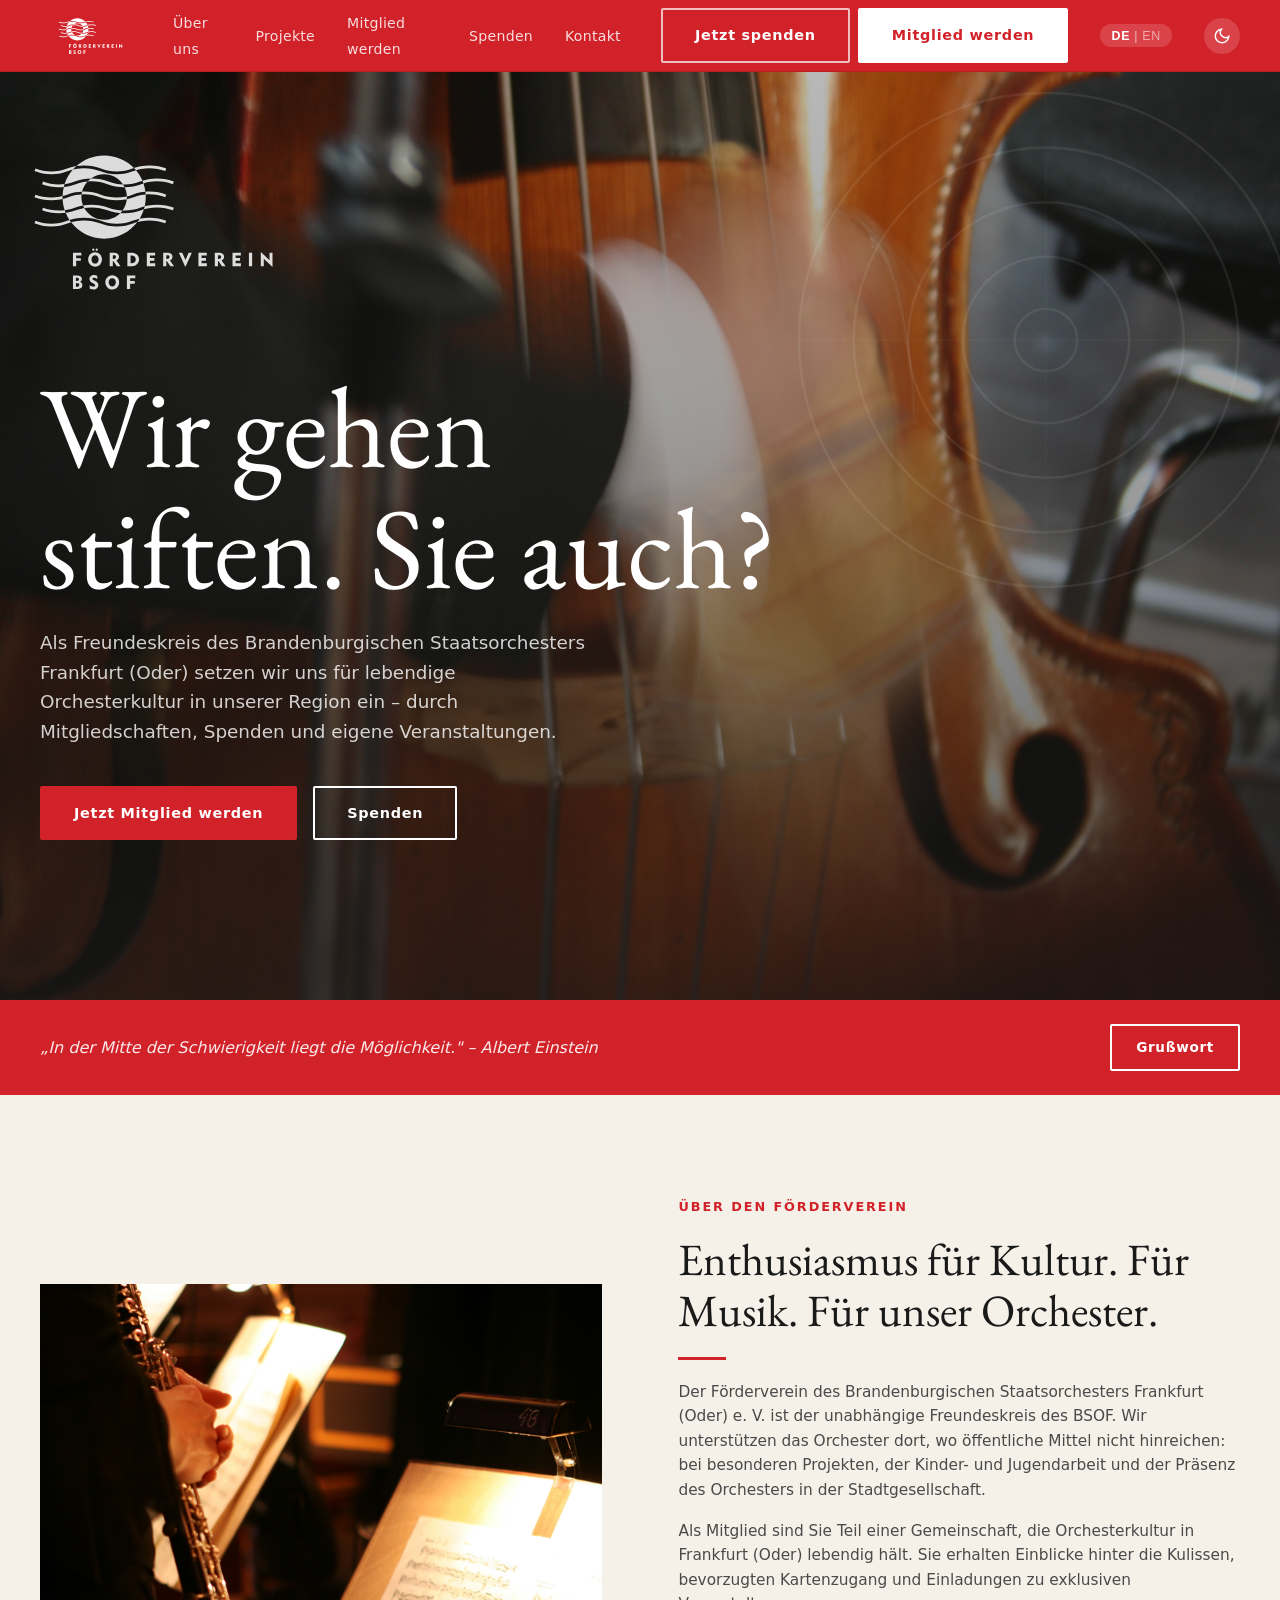
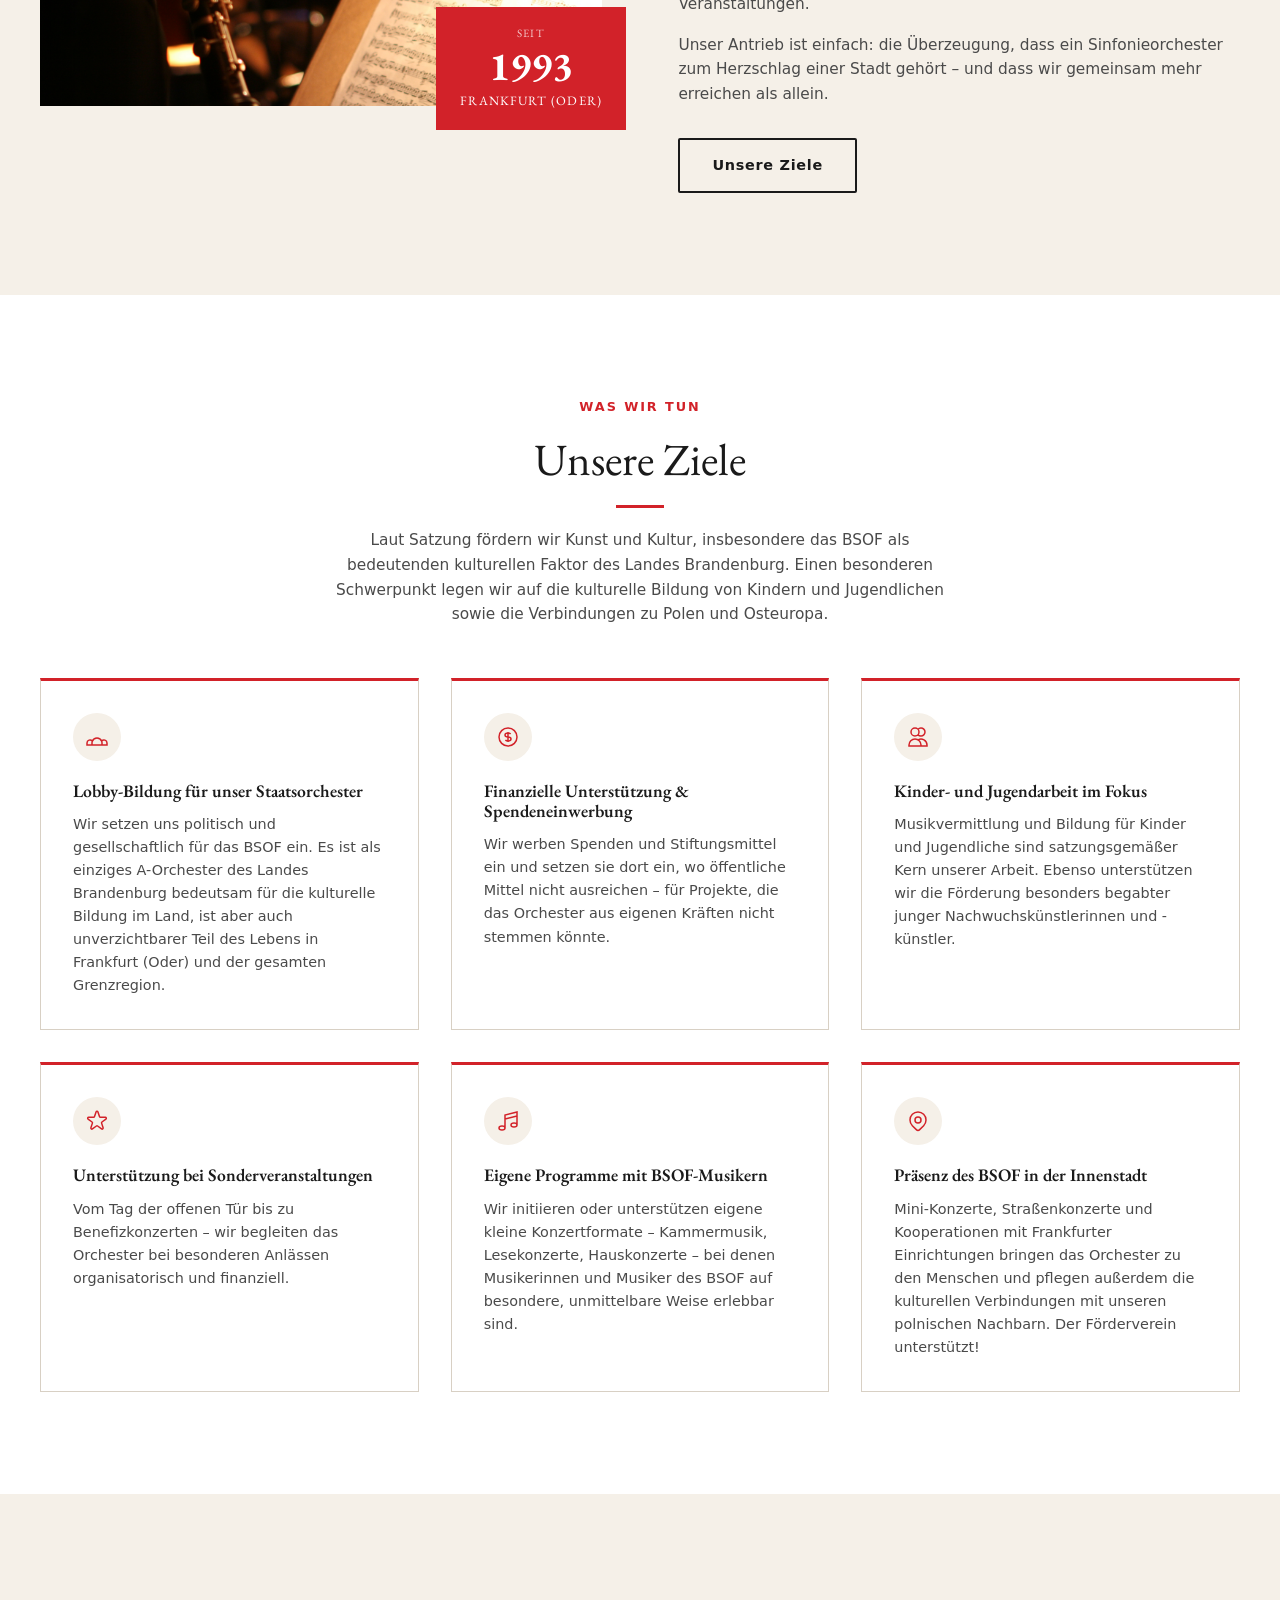
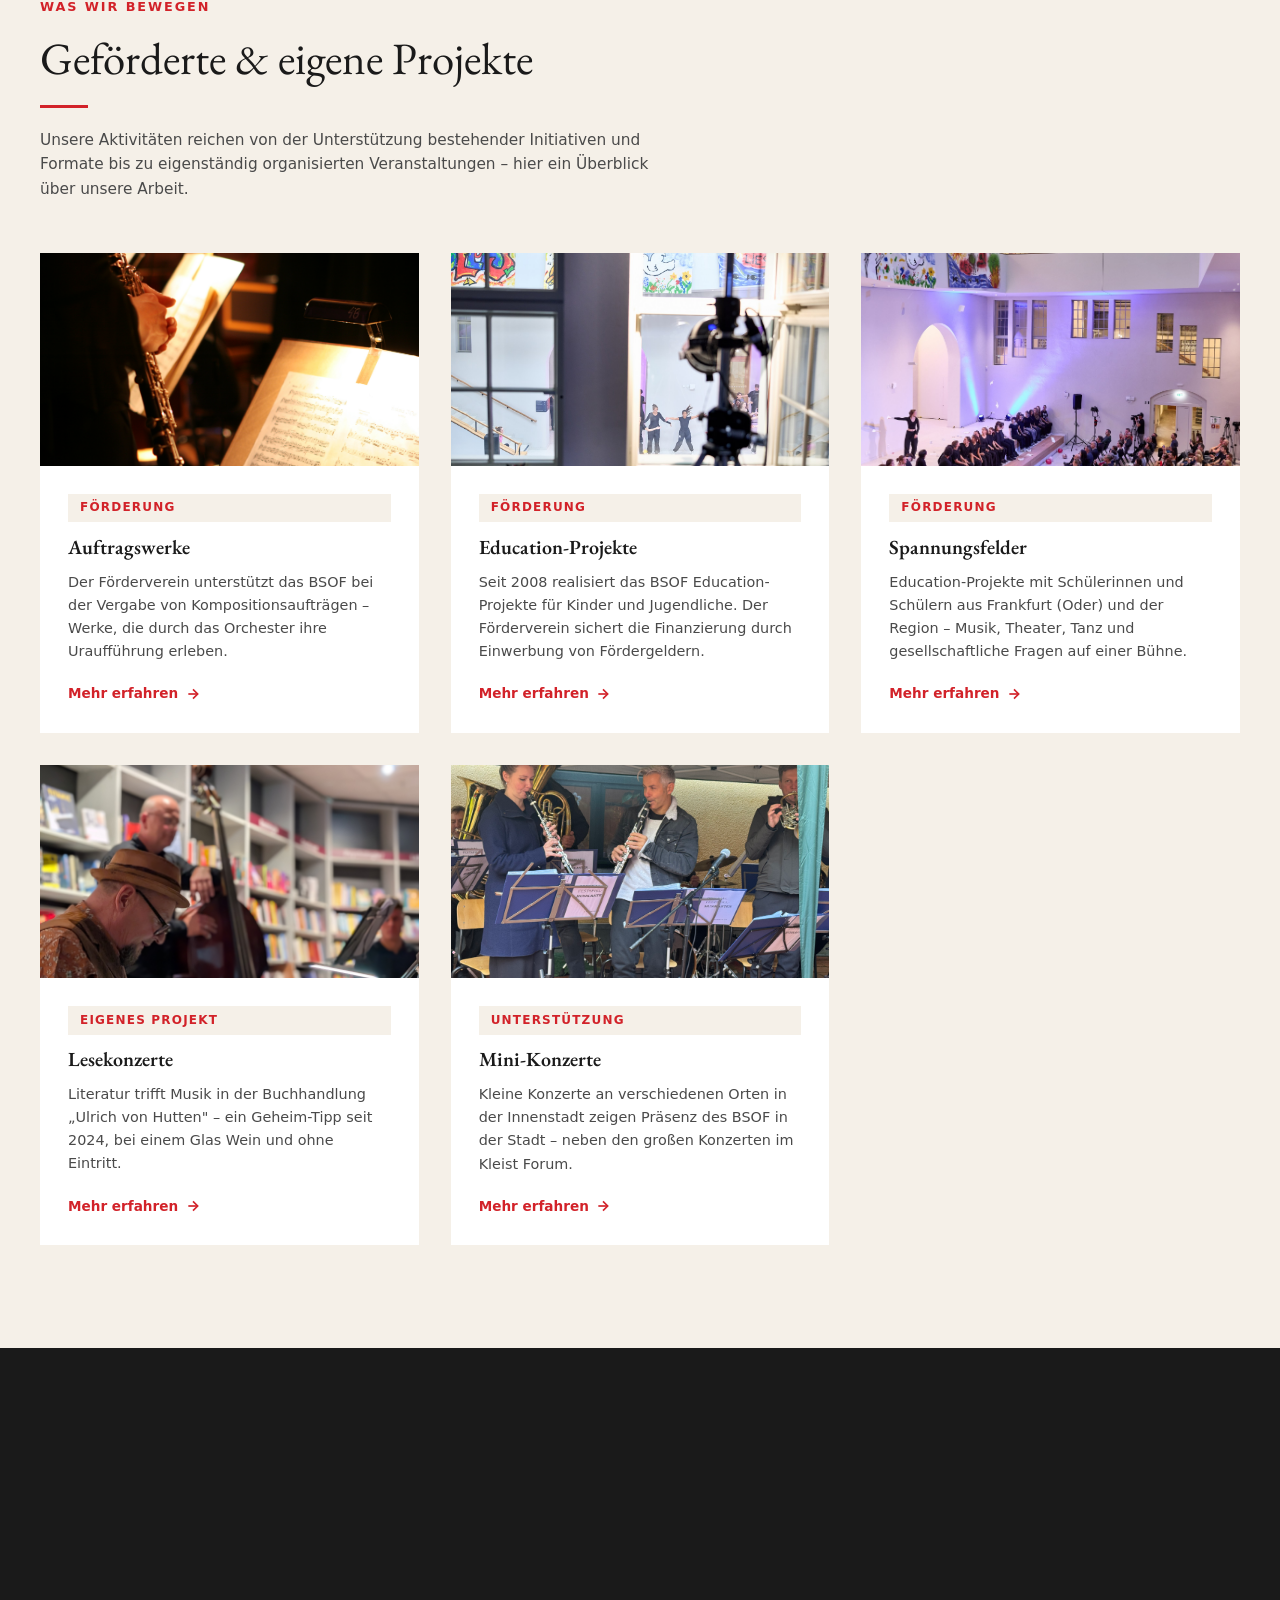
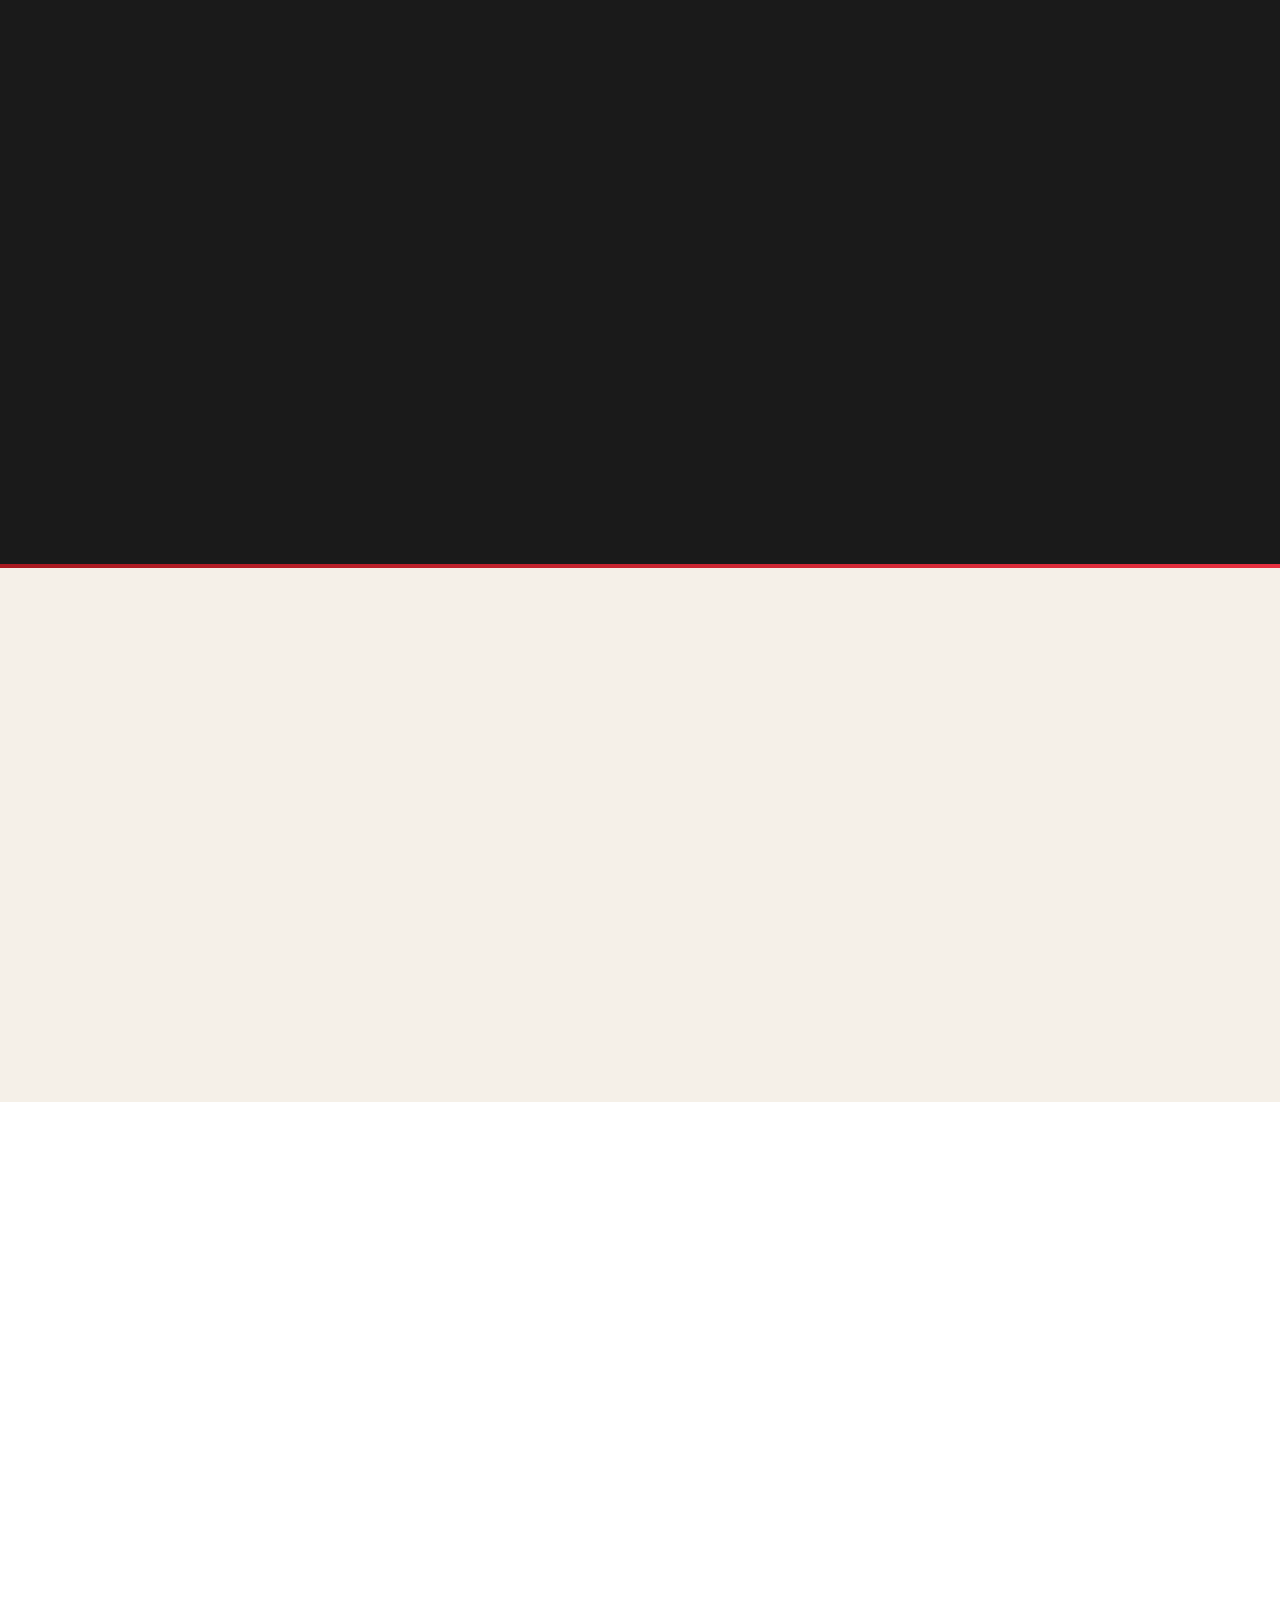
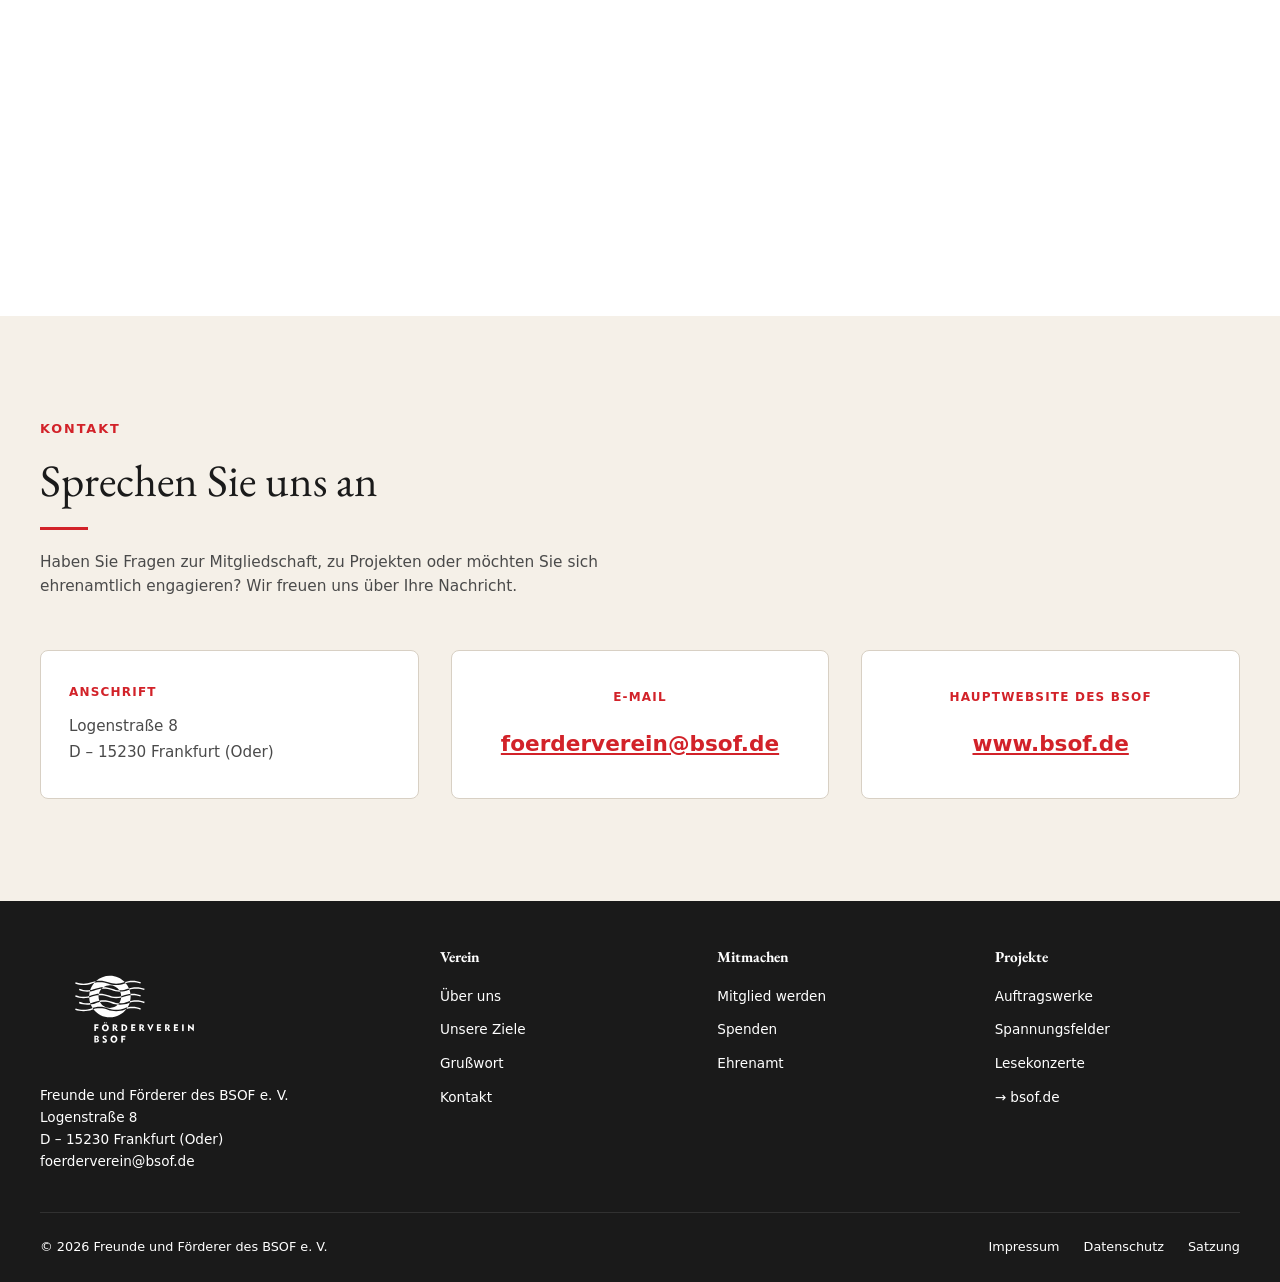
==== index.html @ 5256e01a "Übersetzung: CMS-Reload bei Sprachwechsel + data-i18n für Hero & Sections Co-Authored-By: Claude Son" ====
<!DOCTYPE html>
<html lang="de">
<head>
  <meta charset="UTF-8">
  <meta name="viewport" content="width=device-width, initial-scale=1.0">
  <title>Förderverein BSOF – Brandenburgisches Staatsorchester Frankfurt</title>
  <meta name="description" content="Der Förderverein des Brandenburgischen Staatsorchesters Frankfurt (Oder) unterstützt Musikprojekte, Jugendarbeit und das kulturelle Leben in der Region.">
  <link rel="stylesheet" href="css/style.css">
  <script src="https://identity.netlify.com/v1/netlify-identity-widget.js"></script>
  <link rel="icon" type="image/svg+xml" href="favicon.svg">
  <link rel="icon" type="image/png" sizes="96x96" href="favicon.png">
  <link rel="preconnect" href="https://fonts.googleapis.com">
  <link rel="preconnect" href="https://fonts.gstatic.com" crossorigin>
  <link href="https://fonts.googleapis.com/css2?family=EB+Garamond:ital,wght@0,400;0,600;1,400&display=swap" rel="stylesheet">
</head>
<body>

<!-- ══════════════════════════════════════════
     NAVIGATION
══════════════════════════════════════════ -->
<nav class="site-nav" aria-label="Hauptnavigation">
  <div class="container nav-inner">
    <a href="#home" class="nav-logo" aria-label="Förderverein BSOF – Startseite">
      <img src="images/Logo%20ohne%20Hintergrund.svg" alt="Förderverein BSOF Logo" style="height:64px;width:auto;">
    </a>

    <ul class="nav-links" role="list">
      <li><a href="#ueber-uns" data-i18n="nav.ueber">Über uns</a></li>
      <li><a href="#projekte" data-i18n="nav.projekte">Projekte</a></li>
      <li><a href="#mitglied-werden" data-i18n="nav.mitglied">Mitglied werden</a></li>
      <li><a href="#spenden" data-i18n="nav.spenden">Spenden</a></li>
      <li><a href="#kontakt" data-i18n="nav.kontakt">Kontakt</a></li>
    </ul>

    <div class="nav-cta-group">
      <a href="#spenden" class="btn btn-outline nav-cta-spenden" data-i18n="nav.cta.spenden">Jetzt spenden</a>
      <a href="#mitglied-werden" class="btn btn-primary nav-cta" data-i18n="nav.cta.mitglied">Mitglied werden</a>
    </div>
    <button id="lang-toggle" class="lang-toggle" aria-label="Sprache wechseln">
      <span data-lang="de" style="font-weight:700;">DE</span>
      <span style="opacity:0.4;margin:0 2px;">|</span>
      <span data-lang="en" style="opacity:0.55;">EN</span>
    </button>
    <button id="theme-toggle" class="theme-toggle" aria-label="Darkmode umschalten">
      <svg class="icon-moon" width="18" height="18" viewBox="0 0 24 24" fill="none" stroke="currentColor" stroke-width="2"><path d="M21 12.79A9 9 0 1 1 11.21 3 7 7 0 0 0 21 12.79z"/></svg>
      <svg class="icon-sun" width="18" height="18" viewBox="0 0 24 24" fill="none" stroke="currentColor" stroke-width="2"><circle cx="12" cy="12" r="5"/><line x1="12" y1="1" x2="12" y2="3"/><line x1="12" y1="21" x2="12" y2="23"/><line x1="4.22" y1="4.22" x2="5.64" y2="5.64"/><line x1="18.36" y1="18.36" x2="19.78" y2="19.78"/><line x1="1" y1="12" x2="3" y2="12"/><line x1="21" y1="12" x2="23" y2="12"/><line x1="4.22" y1="19.78" x2="5.64" y2="18.36"/><line x1="18.36" y1="5.64" x2="19.78" y2="4.22"/></svg>
    </button>
    <button class="nav-hamburger" aria-label="Menü öffnen" aria-expanded="false">
      <span></span><span></span><span></span>
    </button>
  </div>
</nav>


<!-- ══════════════════════════════════════════
     HERO
══════════════════════════════════════════ -->
<section id="home" class="hero">
  <div class="hero-slides" aria-hidden="true">
    <div class="hero-slide active" style="background-image:url('images/hero1.jpg')"></div>
    <div class="hero-slide" style="background-image:url('images/hero2.jpg')"></div>
    <div class="hero-slide" style="background-image:url('images/hero3.jpg')"></div>
  </div>
  <div class="hero-overlay"></div>

  <!-- Wellen-Deko aus dem BSOF-Logo -->
  <div class="wave-deco" aria-hidden="true">
    <svg viewBox="0 0 400 400" fill="none" xmlns="http://www.w3.org/2000/svg">
      <ellipse cx="200" cy="200" rx="190" ry="190" stroke="currentColor" stroke-width="2"/>
      <ellipse cx="200" cy="200" rx="148" ry="148" stroke="currentColor" stroke-width="2"/>
      <ellipse cx="200" cy="200" rx="106" ry="106" stroke="currentColor" stroke-width="2"/>
      <ellipse cx="200" cy="200" rx="64"  ry="64"  stroke="currentColor" stroke-width="2"/>
      <ellipse cx="200" cy="200" rx="24"  ry="24"  stroke="currentColor" stroke-width="2"/>
      <line x1="200" y1="10"  x2="200" y2="390" stroke="currentColor" stroke-width="1" opacity="0.4"/>
      <line x1="10"  y1="200" x2="390" y2="200" stroke="currentColor" stroke-width="1" opacity="0.4"/>
      <line x1="57"  y1="57"  x2="343" y2="343" stroke="currentColor" stroke-width="1" opacity="0.25"/>
      <line x1="343" y1="57"  x2="57"  y2="343" stroke="currentColor" stroke-width="1" opacity="0.25"/>
    </svg>
  </div>

  <div class="container hero-content">
    <img class="hero-logo" src="images/Logo%20ohne%20Hintergrund.svg" alt="Förderverein BSOF e. V." style="height:240px;width:auto;margin-left:-76px;">
    <h1 data-i18n="hero.h1">Wir gehen stiften. Sie auch?</h1>
    <p data-i18n="hero.p">Als Freundeskreis des Brandenburgischen Staatsorchesters Frankfurt (Oder) setzen wir uns für lebendige Orchesterkultur in unserer Region ein – durch Mitgliedschaften, Spenden und eigene Veranstaltungen.</p>
    <div class="hero-actions">
      <a href="#mitglied-werden" class="btn btn-primary" data-i18n="hero.cta.mitglied">Jetzt Mitglied werden</a>
      <a href="#spenden" class="btn btn-outline" data-i18n="hero.cta.spenden">Spenden</a>
    </div>
  </div>

</section>


<!-- ══════════════════════════════════════════
     INTRO STRIP
══════════════════════════════════════════ -->
<div class="intro-strip">
  <div class="container intro-strip-inner">
    <p data-i18n="intro.quote">„In der Mitte der Schwierigkeit liegt die Möglichkeit." – Albert Einstein</p>
    <a href="#grusswort" class="btn btn-outline" data-i18n="intro.cta">Grußwort</a>
  </div>
</div>


<!-- ══════════════════════════════════════════
     ÜBER UNS
══════════════════════════════════════════ -->
<section id="ueber-uns" class="ueber-uns">
  <div class="container">
    <div class="ueber-grid">
      <div class="ueber-image fade-in">
        <img
          src="images/orchester.jpg"
          alt="Das Brandenburgische Staatsorchester Frankfurt auf der Bühne"
          onerror="this.outerHTML='<div style=\'background:var(--cream-dark);aspect-ratio:4/3;display:flex;align-items:center;justify-content:center\'><svg width=64 height=64 viewBox=\'0 0 24 24\' fill=\'none\' stroke=\'#C8B8A2\' stroke-width=\'1\'><path d=\'M9 19V6l12-3v13\'/><circle cx=\'6\' cy=\'19\' r=\'3\'/><circle cx=\'18\' cy=\'16\' r=\'3\'/></svg></div>'"
        >
        <div class="ueber-image-badge">
          <em class="badge-since">seit</em>
          <strong>1993</strong>
          <span>Frankfurt (Oder)</span>
        </div>
      </div>

      <div class="ueber-text fade-in">
        <span class="section-label" data-i18n="ueber.label">Über den Förderverein</span>
        <h2 data-i18n="ueber.h2">Enthusiasmus für Kultur. Für Musik. Für unser Orchester.</h2>
        <div class="divider"></div>
        <p data-cms-key="ueber_p1">Der Förderverein des Brandenburgischen Staatsorchesters Frankfurt (Oder) e. V. ist der unabhängige Freundeskreis des BSOF. Wir unterstützen das Orchester dort, wo öffentliche Mittel nicht hinreichen: bei besonderen Projekten, der Kinder- und Jugendarbeit und der Präsenz des Orchesters in der Stadtgesellschaft.</p>
        <p data-cms-key="ueber_p2">Als Mitglied sind Sie Teil einer Gemeinschaft, die Orchesterkultur in Frankfurt (Oder) lebendig hält. Sie erhalten Einblicke hinter die Kulissen, bevorzugten Kartenzugang und Einladungen zu exklusiven Veranstaltungen.</p>
        <p data-cms-key="ueber_p3">Unser Antrieb ist einfach: die Überzeugung, dass ein Sinfonieorchester zum Herzschlag einer Stadt gehört – und dass wir gemeinsam mehr erreichen als allein.</p>
        <a href="#ziele" class="btn btn-outline-dark">Unsere Ziele</a>
      </div>
    </div>
  </div>
</section>


<!-- ══════════════════════════════════════════
     UNSERE ZIELE
══════════════════════════════════════════ -->
<section id="ziele" class="ziele">
  <div class="container">
    <div class="section-header centered fade-in">
      <span class="section-label" data-i18n="ziele.label">Was wir tun</span>
      <h2 data-i18n="ziele.h2">Unsere Ziele</h2>
      <div class="divider"></div>
      <p data-cms-key="ziele_intro">Laut Satzung fördern wir Kunst und Kultur, insbesondere das BSOF als bedeutenden
         kulturellen Faktor des Landes Brandenburg. Einen besonderen Schwerpunkt legen wir
         auf die kulturelle Bildung von Kindern und Jugendlichen sowie die Verbindungen
         zu Polen und Osteuropa.</p>
    </div>

    <div class="ziele-grid">
      <div class="ziel-card fade-in">
        <div class="ziel-icon">
          <svg viewBox="0 0 24 24" fill="none" stroke="currentColor" stroke-width="1.5">
            <path d="M17 20h5v-2a3 3 0 00-5.356-1.857M17 20H7m10 0v-2c0-.656-.126-1.283-.356-1.857M7 20H2v-2a3 3 0 015.356-1.857M7 20v-2c0-.656.126-1.283.356-1.857m0 0a5.002 5.002 0 019.288 0"/>
          </svg>
        </div>
        <h3 data-cms-key="ziel1_titel">Lobby-Bildung für unser Staatsorchester</h3>
        <p data-cms-key="ziel1_text">Wir setzen uns politisch und gesellschaftlich für das BSOF ein. Es ist als einziges
           A-Orchester des Landes Brandenburg bedeutsam für die kulturelle Bildung im Land,
           ist aber auch unverzichtbarer Teil des Lebens in Frankfurt (Oder) und der gesamten
           Grenzregion.</p>
      </div>

      <div class="ziel-card fade-in">
        <div class="ziel-icon">
          <svg viewBox="0 0 24 24" fill="none" stroke="currentColor" stroke-width="1.5">
            <path d="M12 8c-1.657 0-3 .895-3 2s1.343 2 3 2 3 .895 3 2-1.343 2-3 2m0-8c1.11 0 2.08.402 2.599 1M12 8V7m0 1v8m0 0v1m0-1c-1.11 0-2.08-.402-2.599-1M21 12a9 9 0 11-18 0 9 9 0 0118 0z"/>
          </svg>
        </div>
        <h3 data-cms-key="ziel2_titel">Finanzielle Unterstützung &amp; Spendeneinwerbung</h3>
        <p data-cms-key="ziel2_text">Wir werben Spenden und Stiftungsmittel ein und setzen sie dort ein,
           wo öffentliche Mittel nicht ausreichen – für Projekte, die das
           Orchester aus eigenen Kräften nicht stemmen könnte.</p>
      </div>

      <div class="ziel-card fade-in">
        <div class="ziel-icon">
          <svg viewBox="0 0 24 24" fill="none" stroke="currentColor" stroke-width="1.5">
            <path d="M12 4.354a4 4 0 110 5.292M15 21H3v-1a6 6 0 0112 0v1zm0 0h6v-1a6 6 0 00-9-5.197M13 7a4 4 0 11-8 0 4 4 0 018 0z"/>
          </svg>
        </div>
        <h3 data-cms-key="ziel3_titel">Kinder- und Jugendarbeit im Fokus</h3>
        <p data-cms-key="ziel3_text">Musikvermittlung und Bildung für Kinder und Jugendliche sind satzungsgemäßer
           Kern unserer Arbeit. Ebenso unterstützen wir die Förderung besonders begabter
           junger Nachwuchskünstlerinnen und -künstler.</p>
      </div>

      <div class="ziel-card fade-in">
        <div class="ziel-icon">
          <svg viewBox="0 0 24 24" fill="none" stroke="currentColor" stroke-width="1.5">
            <path d="M11.049 2.927c.3-.921 1.603-.921 1.902 0l1.519 4.674a1 1 0 00.95.69h4.915c.969 0 1.371 1.24.588 1.81l-3.976 2.888a1 1 0 00-.363 1.118l1.518 4.674c.3.922-.755 1.688-1.538 1.118l-3.976-2.888a1 1 0 00-1.176 0l-3.976 2.888c-.783.57-1.838-.197-1.538-1.118l1.518-4.674a1 1 0 00-.363-1.118l-3.976-2.888c-.784-.57-.38-1.81.588-1.81h4.914a1 1 0 00.951-.69l1.519-4.674z"/>
          </svg>
        </div>
        <h3 data-cms-key="ziel4_titel">Unterstützung bei Sonderveranstaltungen</h3>
        <p data-cms-key="ziel4_text">Vom Tag der offenen Tür bis zu Benefizkonzerten – wir begleiten
           das Orchester bei besonderen Anlässen organisatorisch und
           finanziell.</p>
      </div>

      <div class="ziel-card fade-in">
        <div class="ziel-icon">
          <svg viewBox="0 0 24 24" fill="none" stroke="currentColor" stroke-width="1.5">
            <path d="M9 19V6l12-3v13M9 19c0 1.105-1.343 2-3 2s-3-.895-3-2 1.343-2 3-2 3 .895 3 2zm12-3c0 1.105-1.343 2-3 2s-3-.895-3-2 1.343-2 3-2 3 .895 3 2zM9 10l12-3"/>
          </svg>
        </div>
        <h3 data-cms-key="ziel5_titel">Eigene Programme mit BSOF-Musikern</h3>
        <p data-cms-key="ziel5_text">Wir initiieren oder unterstützen eigene kleine Konzertformate – Kammermusik,
           Lesekonzerte, Hauskonzerte – bei denen Musikerinnen und Musiker
           des BSOF auf besondere, unmittelbare Weise erlebbar sind.</p>
      </div>

      <div class="ziel-card fade-in">
        <div class="ziel-icon">
          <svg viewBox="0 0 24 24" fill="none" stroke="currentColor" stroke-width="1.5">
            <path d="M17.657 16.657L13.414 20.9a1.998 1.998 0 01-2.827 0l-4.244-4.243a8 8 0 1111.314 0z"/>
            <path d="M15 11a3 3 0 11-6 0 3 3 0 016 0z"/>
          </svg>
        </div>
        <h3 data-cms-key="ziel6_titel">Präsenz des BSOF in der Innenstadt</h3>
        <p data-cms-key="ziel6_text">Mini-Konzerte, Straßenkonzerte und Kooperationen mit Frankfurter Einrichtungen
           bringen das Orchester zu den Menschen und pflegen außerdem die
           kulturellen Verbindungen mit unseren polnischen Nachbarn.
           Der Förderverein unterstützt!</p>
      </div>
    </div>
  </div>
</section>


<!-- ══════════════════════════════════════════
     PROJEKTE
══════════════════════════════════════════ -->
<section id="projekte" class="projekte">
  <div class="container">
    <div class="section-header fade-in">
      <span class="section-label">Was wir bewegen</span>
      <h2>Geförderte &amp; eigene Projekte</h2>
      <div class="divider"></div>
      <p>Unsere Aktivitäten reichen von der Unterstützung bestehender Initiativen und Formate
         bis zu eigenständig organisierten Veranstaltungen – hier ein Überblick über unsere Arbeit.</p>
    </div>

    <div class="projekte-grid">

      <div class="projekt-card fade-in">
        <div class="projekt-card-img">
          <img src="images/orchester.jpg" alt="Auftragswerke des BSOF"
               onerror="this.outerHTML='<div class=\'projekt-card-img-placeholder\'><svg viewBox=\'0 0 24 24\' fill=\'none\' stroke=\'currentColor\' stroke-width=\'1\'><path d=\'M9 19V6l12-3v13\'/><circle cx=\'6\' cy=\'19\' r=\'3\'/><circle cx=\'18\' cy=\'16\' r=\'3\'/></svg></div>'">
        </div>
        <div class="projekt-card-body">
          <span class="projekt-tag">Förderung</span>
          <h3>Auftragswerke</h3>
          <p>Der Förderverein unterstützt das BSOF bei der Vergabe von Kompositionsaufträgen –
             Werke, die durch das Orchester ihre Uraufführung erleben.</p>
          <a class="projekt-link" href="projekt-auftragswerke.html">
            Mehr erfahren
            <svg width="16" height="16" viewBox="0 0 24 24" fill="none" stroke="currentColor" stroke-width="2.5">
              <line x1="5" y1="12" x2="19" y2="12"/><polyline points="12 5 19 12 12 19"/>
            </svg>
          </a>
        </div>
      </div>

      <div class="projekt-card fade-in">
        <div class="projekt-card-img">
          <img src="images/Spannungsfelder%20IV/EP_005.jpg" alt="Education-Projekte des BSOF"
               onerror="this.outerHTML='<div class=\'projekt-card-img-placeholder\'><svg viewBox=\'0 0 24 24\' fill=\'none\' stroke=\'currentColor\' stroke-width=\'1\'><path d=\'M12 4.354a4 4 0 110 5.292M15 21H3v-1a6 6 0 0112 0v1zm0 0h6v-1a6 6 0 00-9-5.197M13 7a4 4 0 11-8 0 4 4 0 018 0z\'/></svg></div>'">
        </div>
        <div class="projekt-card-body">
          <span class="projekt-tag">Förderung</span>
          <h3>Education-Projekte</h3>
          <p>Seit 2008 realisiert das BSOF Education-Projekte für Kinder und Jugendliche.
             Der Förderverein sichert die Finanzierung durch Einwerbung von Fördergeldern.</p>
          <a class="projekt-link" href="projekt-education.html">
            Mehr erfahren
            <svg width="16" height="16" viewBox="0 0 24 24" fill="none" stroke="currentColor" stroke-width="2.5">
              <line x1="5" y1="12" x2="19" y2="12"/><polyline points="12 5 19 12 12 19"/>
            </svg>
          </a>
        </div>
      </div>

      <div class="projekt-card fade-in">
        <div class="projekt-card-img">
          <img src="images/Spannungsfelder%20IV/Premiere%20Website.jpg" alt="Spannungsfelder Konzertreihe"
               onerror="this.outerHTML='<div class=\'projekt-card-img-placeholder\'><svg viewBox=\'0 0 24 24\' fill=\'none\' stroke=\'currentColor\' stroke-width=\'1\'><path d=\'M9 19V6l12-3v13\'/><circle cx=\'6\' cy=\'19\' r=\'3\'/><circle cx=\'18\' cy=\'16\' r=\'3\'/></svg></div>'">
        </div>
        <div class="projekt-card-body">
          <span class="projekt-tag">Förderung</span>
          <h3>Spannungsfelder</h3>
          <p>Education-Projekte mit Schülerinnen und Schülern aus Frankfurt (Oder) und der
             Region – Musik, Theater, Tanz und gesellschaftliche Fragen auf einer Bühne.</p>
          <a class="projekt-link" href="projekt-spannungsfelder.html">
            Mehr erfahren
            <svg width="16" height="16" viewBox="0 0 24 24" fill="none" stroke="currentColor" stroke-width="2.5">
              <line x1="5" y1="12" x2="19" y2="12"/><polyline points="12 5 19 12 12 19"/>
            </svg>
          </a>
        </div>
      </div>

      <div class="projekt-card fade-in">
        <div class="projekt-card-img">
          <img src="images/Lesekonzert_Buchhandlung%20Ulrich%20von%20hutten.jpg" alt="Lesekonzerte"
               onerror="this.outerHTML='<div class=\'projekt-card-img-placeholder\'><svg viewBox=\'0 0 24 24\' fill=\'none\' stroke=\'currentColor\' stroke-width=\'1\'><path d=\'M12 6.253v13m0-13C10.832 5.477 9.246 5 7.5 5S4.168 5.477 3 6.253v13C4.168 18.477 5.754 18 7.5 18s3.332.477 4.5 1.253m0-13C13.168 5.477 14.754 5 16.5 5c1.747 0 3.332.477 4.5 1.253v13C19.832 18.477 18.247 18 16.5 18c-1.746 0-3.332.477-4.5 1.253\'/></svg></div>'">
        </div>
        <div class="projekt-card-body">
          <span class="projekt-tag">Eigenes Projekt</span>
          <h3>Lesekonzerte</h3>
          <p>Literatur trifft Musik in der Buchhandlung „Ulrich von Hutten" – ein Geheim-Tipp
             seit 2024, bei einem Glas Wein und ohne Eintritt.</p>
          <a class="projekt-link" href="projekt-lesekonzerte.html">
            Mehr erfahren
            <svg width="16" height="16" viewBox="0 0 24 24" fill="none" stroke="currentColor" stroke-width="2.5">
              <line x1="5" y1="12" x2="19" y2="12"/><polyline points="12 5 19 12 12 19"/>
            </svg>
          </a>
        </div>
      </div>

      <div class="projekt-card fade-in">
        <div class="projekt-card-img">
          <img src="images/Mini-Konzert%20im%20Wildpark_rosengarten.jpeg" alt="Mini-Konzerte in der Innenstadt"
               onerror="this.outerHTML='<div class=\'projekt-card-img-placeholder\'><svg viewBox=\'0 0 24 24\' fill=\'none\' stroke=\'currentColor\' stroke-width=\'1\'><path d=\'M17.657 16.657L13.414 20.9a1.998 1.998 0 01-2.827 0l-4.244-4.243a8 8 0 1111.314 0z\'/><path d=\'M15 11a3 3 0 11-6 0 3 3 0 016 0z\'/></svg></div>'">
        </div>
        <div class="projekt-card-body">
          <span class="projekt-tag">Unterstützung</span>
          <h3>Mini-Konzerte</h3>
          <p>Kleine Konzerte an verschiedenen Orten in der Innenstadt zeigen Präsenz
             des BSOF in der Stadt – neben den großen Konzerten im Kleist Forum.</p>
          <a class="projekt-link" href="projekt-minikonzerte.html">
            Mehr erfahren
            <svg width="16" height="16" viewBox="0 0 24 24" fill="none" stroke="currentColor" stroke-width="2.5">
              <line x1="5" y1="12" x2="19" y2="12"/><polyline points="12 5 19 12 12 19"/>
            </svg>
          </a>
        </div>
      </div>

    </div>
  </div>
</section>


<!-- ══════════════════════════════════════════
     MITGLIED WERDEN
══════════════════════════════════════════ -->
<section id="mitglied-werden" class="mitglied">
  <div class="container">
    <div class="section-header fade-in">
      <span class="section-label" data-i18n="mitglied.label">Mitmachen</span>
      <h2 data-i18n="mitglied.h2">Mitglied werden</h2>
      <div class="divider"></div>
    </div>

    <div class="simple-card-grid">

      <div class="fade-in">
        <p class="simple-intro">
          Als Mitglied der Freunde und Förderer des BSOF unterstützen Sie nicht nur
          das Orchester – Sie werden Teil einer Gemeinschaft, die Musik liebt und
          Kultur in Frankfurt (Oder) aktiv mitgestaltet.
        </p>
        <ul class="beitritt-benefits" style="margin-bottom:2rem;">
          <li class="beitritt-benefit">
            <svg viewBox="0 0 24 24" fill="none" stroke="currentColor" stroke-width="2.5"><polyline points="20 6 9 17 4 12"/></svg>
            Einladungen zu Mitgliederveranstaltungen &amp; Probenbesuchen
          </li>
          <li class="beitritt-benefit">
            <svg viewBox="0 0 24 24" fill="none" stroke="currentColor" stroke-width="2.5"><polyline points="20 6 9 17 4 12"/></svg>
            Exklusive Kammerkonzerte mit BSOF-Musikern
          </li>
          <li class="beitritt-benefit">
            <svg viewBox="0 0 24 24" fill="none" stroke="currentColor" stroke-width="2.5"><polyline points="20 6 9 17 4 12"/></svg>
            Mitglieder-Newsletter mit Einblicken hinter die Kulissen
          </li>
          <li class="beitritt-benefit">
            <svg viewBox="0 0 24 24" fill="none" stroke="currentColor" stroke-width="2.5"><polyline points="20 6 9 17 4 12"/></svg>
            Spenden sind steuerlich absetzbar – Zuwendungsbestätigung auf Anfrage
          </li>
        </ul>
      </div>

      <div class="info-card fade-in">
        <div class="beitritt-fee" style="margin-top:0;margin-bottom:1.5rem;">
          <div class="fee-amount">30 <span style="font-size:1.5rem;font-family:var(--font-sans);font-weight:400;">€</span></div>
          <div class="fee-period">pro Jahr · fällig im Januar</div>
          <div class="fee-note">Kündigung: 3 Monate vor Ende des Geschäftsjahres</div>
        </div>

        <p style="color:rgba(255,255,255,0.65); font-size:0.9rem; margin-bottom:1.5rem;">
          Laden Sie die Beitrittserklärung herunter, füllen Sie diese aus und senden
          Sie sie unterschrieben an uns per Post oder eingescannt per E-Mail.
        </p>

        <a href="beitrittserklaerung.pdf" download class="btn btn-primary" style="width:100%;justify-content:center;gap:0.6rem;">
          <svg width="18" height="18" viewBox="0 0 24 24" fill="none" stroke="currentColor" stroke-width="2">
            <path d="M12 15V3m0 12l-4-4m4 4l4-4M2 17l.621 2.485A2 2 0 004.561 21h14.878a2 2 0 001.94-1.515L22 17"/>
          </svg>
          Beitrittserklärung herunterladen
        </a>

        <p style="color:rgba(255,255,255,0.35); font-size:0.8rem; margin-top:1.25rem; text-align:center;">
          Gern können Sie auch mit Ihrer Firma oder Institution Mitglied werden –
          <a href="#kontakt" style="color:rgba(255,255,255,0.5); text-decoration:underline;">sprechen Sie uns an!</a>
        </p>
      </div>

    </div>
  </div>
</section>


<!-- ══════════════════════════════════════════
     SPENDEN
══════════════════════════════════════════ -->
<section id="spenden" class="spenden">
  <div class="container">
    <div class="simple-card-grid">

      <div class="fade-in">
        <span class="section-label">Unterstützen</span>
        <h2>Spenden – direkt &amp; wirksam</h2>
        <div class="divider"></div>
        <p>
          Wir freuen uns über Ihre Spende, ob klein oder groß. Jeder Beitrag
          fließt vollständig in die Förderprojekte des Vereins und kommt
          direkt dem Brandenburgischen Staatsorchester Frankfurt zugute.
        </p>
        <p style="margin-top:1rem;">
          Sollten Sie eine steuerliche Zuwendungsbestätigung benötigen,
          kontaktieren Sie uns gern unter
          <a href="mailto:foerderverein@bsof.de" style="color:var(--red);">foerderverein@bsof.de</a>.
        </p>
      </div>

      <div class="info-card info-card--light fade-in">
        <h3 style="margin-bottom:1.5rem;">Unsere Kontoverbindung</h3>
        <div class="bank-box" style="margin-top:0;">
          <h4>Bankverbindung</h4>
          <div class="bank-row">
            <span class="bank-label">Kontoinhaber</span>
            <span class="bank-value">Förderverein des BSOF</span>
          </div>
          <div class="bank-row">
            <span class="bank-label">IBAN</span>
            <span class="bank-value">DE74&nbsp;1705&nbsp;5050&nbsp;3135&nbsp;1011&nbsp;41</span>
          </div>
          <div class="bank-row">
            <span class="bank-label">Bank</span>
            <span class="bank-value">Sparkasse Oder-Spree</span>
          </div>
          <p class="bank-note">Als gemeinnütziger Verein stellen wir auf Wunsch eine steuerliche Zuwendungsbestätigung aus.</p>
        </div>
      </div>

    </div>
  </div>
</section>


<!-- ══════════════════════════════════════════
     GRUSSWORT
══════════════════════════════════════════ -->
<section id="grusswort" class="grusswort">
  <div class="container">
    <div class="grusswort-inner">

      <div class="grusswort-person fade-in">
        <img
          src="images/Dr.%20Axel%20Berg%20(2).jpg"
          alt="Dr. Axel Berg, 1. Vorsitzender FV BSOF"
          onerror="this.outerHTML='<div class=\'grusswort-person-placeholder\'><svg viewBox=\'0 0 24 24\' fill=\'none\' stroke=\'currentColor\' stroke-width=\'1\'><path d=\'M20 21v-2a4 4 0 00-4-4H8a4 4 0 00-4 4v2\'/><circle cx=\'12\' cy=\'7\' r=\'4\'/></svg></div>'"
        >
        <h4>Dr. Axel Berg</h4>
        <p>1. Vorsitzender, Förderverein BSOF e. V.</p>
      </div>

      <div class="fade-in">
        <span class="section-label">Grußwort</span>
        <h2>Eine Botschaft des Vorsitzenden</h2>
        <div class="divider"></div>
        <blockquote class="grusswort-quote">
          „In der Mitte der Schwierigkeit liegt die Möglichkeit."<br>
          – Albert Einstein
        </blockquote>
        <div class="grusswort-text">
          <p data-cms-key="gruss_p1">Liebe Musikbegeisterte und Freunde des Brandenburgischen Staatsorchesters Frankfurt,</p>
          <p data-cms-key="gruss_p2">dass die Kultur in Schwierigkeiten steckt, ist kein Geheimnis. Unser Staatsorchester weiß das nur zu gut. Wir sind angetreten, Möglichkeiten zu finden. Zu unterstützen, zu helfen, Impuls- und Lobbyarbeit zu leisten.</p>
          <p data-cms-key="gruss_p3">Unser Antrieb? Enthusiasmus für die Kultur. Für die Musik. Für UNSER Staatsorchester – und damit für unsere Stadt Frankfurt (Oder). Helfen Sie mit?</p>
          <p data-cms-key="gruss_p4">Ein Förderverein lebt von Menschen, die anpacken. Die nicht nur zuhören, sondern mitgestalten. Werden Sie Teil dieser Gemeinschaft – als Mitglied, als Spender oder als aktive Helferin und aktiver Helfer.</p>
        </div>
        <p class="grusswort-sig">Herzlich,<br><strong>Dr. Axel Berg</strong><br>1. Vorsitzender FV BSOF</p>
      </div>

    </div>
  </div>
</section>


<!-- ══════════════════════════════════════════
     KONTAKT
══════════════════════════════════════════ -->
<section id="kontakt" class="kontakt">
  <div class="container">
    <div class="section-header fade-in">
      <span class="section-label">Kontakt</span>
      <h2>Sprechen Sie uns an</h2>
      <div class="divider"></div>
      <p>Haben Sie Fragen zur Mitgliedschaft, zu Projekten oder möchten Sie sich
         ehrenamtlich engagieren? Wir freuen uns über Ihre Nachricht.</p>
    </div>

    <div class="kontakt-simple fade-in">
      <div class="kontakt-card">
        <h4>Anschrift</h4>
        <p data-cms-key="kontakt_adresse">Freunde und Förderer des BSOF e. V.<br>
           Logenstraße 8<br>
           D – 15230 Frankfurt (Oder)</p>
      </div>
      <div class="kontakt-card kontakt-card--centered">
        <h4>E-Mail</h4>
        <a class="kontakt-card-link" data-cms-key="kontakt_email" href="mailto:foerderverein@bsof.de">foerderverein@bsof.de</a>
      </div>
      <div class="kontakt-card kontakt-card--centered">
        <h4>Hauptwebsite des BSOF</h4>
        <a class="kontakt-card-link" data-cms-key="kontakt_website" href="https://www.bsof.de" target="_blank" rel="noopener">www.bsof.de</a>
      </div>
    </div>
  </div>
</section>


<!-- ══════════════════════════════════════════
     FOOTER
══════════════════════════════════════════ -->
<footer class="site-footer">
  <div class="container">
    <div class="footer-top">
      <div class="footer-brand">
        <img src="images/Logo%20ohne%20Hintergrund.svg" alt="Förderverein BSOF" style="height:120px;width:auto;">
        <p style="margin-top:1rem;">
          Freunde und Förderer des BSOF e. V.<br>
          Logenstraße 8<br>
          D – 15230 Frankfurt (Oder)<br>
          <a href="mailto:foerderverein@bsof.de" style="color:#fff;font-size:0.85rem;">foerderverein@bsof.de</a>
        </p>
      </div>

      <div class="footer-col">
        <h5>Verein</h5>
        <ul>
          <li><a href="#ueber-uns">Über uns</a></li>
          <li><a href="#ziele">Unsere Ziele</a></li>
          <li><a href="#grusswort">Grußwort</a></li>
          <li><a href="#kontakt">Kontakt</a></li>
        </ul>
      </div>

      <div class="footer-col">
        <h5>Mitmachen</h5>
        <ul>
          <li><a href="#mitglied-werden">Mitglied werden</a></li>
          <li><a href="#spenden">Spenden</a></li>
          <li><a href="#kontakt">Ehrenamt</a></li>
        </ul>
      </div>

      <div class="footer-col">
        <h5>Projekte</h5>
        <ul>
          <li><a href="projekt-auftragswerke.html">Auftragswerke</a></li>
          <li><a href="projekt-spannungsfelder.html">Spannungsfelder</a></li>
          <li><a href="projekt-lesekonzerte.html">Lesekonzerte</a></li>
          <li><a href="https://www.bsof.de" target="_blank" rel="noopener">→ bsof.de</a></li>
        </ul>
      </div>
    </div>

    <div class="footer-bottom">
      <span>© 2026 Freunde und Förderer des BSOF e. V.</span>
      <div class="footer-legal">
        <a href="impressum.html">Impressum</a>
        <a href="datenschutz.html">Datenschutz</a>
        <a href="satzung.pdf" target="_blank">Satzung</a>
      </div>
    </div>
  </div>
</footer>

<script src="js/theme.js"></script>
<script src="js/i18n.js"></script>
<script src="js/main.js"></script>
<script>
  if (window.netlifyIdentity) {
    window.netlifyIdentity.on("init", user => {
      if (!user) {
        window.netlifyIdentity.on("login", () => {
          document.location.href = "/admin/";
        });
      }
    });
  }
</script>
<script src="js/cms-loader.js"></script>
<script>loadCMSContent('content/startseite.json');</script>
<script>
(async function() {
  try {
    var res = await fetch('content/projekte-cms.json');
    if (!res.ok) return;
    var data = await res.json();
    if (!data.projekte || !data.projekte.length) return;
    var grid = document.querySelector('.projekte-grid');
    if (!grid) return;
    var placeholder = '<div class="projekt-card-img-placeholder"><svg viewBox="0 0 24 24" fill="none" stroke="currentColor" stroke-width="1"><path d="M9 19V6l12-3v13"/><circle cx="6" cy="19" r="3"/><circle cx="18" cy="16" r="3"/></svg></div>';
    data.projekte.forEach(function(p) {
      var imgHtml = p.bild
        ? '<img src="' + p.bild + '" alt="' + p.titel + '" onerror="this.outerHTML=\'<div class=&quot;projekt-card-img-placeholder&quot;><svg viewBox=&quot;0 0 24 24&quot; fill=&quot;none&quot; stroke=&quot;currentColor&quot; stroke-width=&quot;1&quot;><path d=&quot;M9 19V6l12-3v13&quot;/><circle cx=&quot;6&quot; cy=&quot;19&quot; r=&quot;3&quot;/><circle cx=&quot;18&quot; cy=&quot;16&quot; r=&quot;3&quot;/></svg></div>\'">'
        : placeholder;
      var card = document.createElement('div');
      card.className = 'projekt-card fade-in';
      card.innerHTML =
        '<div class="projekt-card-img">' + imgHtml + '</div>' +
        '<div class="projekt-card-body">' +
        '<span class="projekt-tag">' + (p.tag || 'Projekt') + '</span>' +
        '<h3>' + p.titel + '</h3>' +
        '<p>' + (p.kurzbeschreibung || '') + '</p>' +
        '<a class="projekt-link" href="projekt.html?slug=' + p.slug + '">Mehr erfahren ' +
        '<svg width="16" height="16" viewBox="0 0 24 24" fill="none" stroke="currentColor" stroke-width="2.5">' +
        '<line x1="5" y1="12" x2="19" y2="12"/><polyline points="12 5 19 12 12 19"/></svg></a>' +
        '</div>';
      grid.appendChild(card);
    });
  } catch(e) {}
})();
</script>
</body>
</html>
---- css/style.css ----
/* ============================================
   Förderverein BSOF – Stylesheet
   ============================================ */

/* ── Reset & Base ── */
*, *::before, *::after { box-sizing: border-box; margin: 0; padding: 0; }

:root {
  --red:        #d22229;
  --red-dark:   #a81920;
  --red-light:  #e83040;
  --cream:      #F5F0E8;
  --cream-dark: #EDE6D8;
  --dark:       #1A1A1A;
  --mid:        #4A4A4A;
  --light:      #9A9A9A;
  --white:      #FFFFFF;
  --border:     #D8D0C4;

  --font-serif:  'EB Garamond', 'Georgia', 'Times New Roman', serif;
  --font-sans:   'Segoe UI', system-ui, -apple-system, sans-serif;

  --nav-h: 72px;
  --section-pad: clamp(60px, 8vw, 120px);
  --max-w: 1200px;
}

html { font-size: 16px; }

body {
  font-family: var(--font-sans);
  color: var(--dark);
  background: var(--white);
  line-height: 1.6;
  -webkit-font-smoothing: antialiased;
}

img { display: block; max-width: 100%; height: auto; }
a { color: inherit; text-decoration: none; }
ul { list-style: none; }

.container {
  width: min(var(--max-w), 100% - 48px);
  margin-inline: auto;
}

/* ── Typography ── */
h1, h2, h3,
.grusswort-quote,
.footer-col h5,
.ueber-image-badge { font-family: var(--font-serif); line-height: 1.15; }

h1 { font-size: clamp(2.4rem, 5vw, 4rem); font-weight: 400; }
.hero-content h1 { font-size: clamp(3.2rem, 9vw, 7.5rem); line-height: 1.05; }
h2 { font-size: clamp(1.8rem, 3.5vw, 2.8rem); font-weight: 400; }
h3 { font-size: clamp(1.2rem, 2vw, 1.6rem); font-weight: 600; }
p  { font-size: clamp(0.95rem, 1.2vw, 1.05rem); color: var(--mid); }

.section-label {
  font-size: 0.8rem;
  font-weight: 700;
  letter-spacing: 0.15em;
  text-transform: uppercase;
  color: var(--red);
  display: block;
  margin-bottom: 1rem;
}

/* ── Buttons ── */
.btn {
  display: inline-flex;
  align-items: center;
  gap: 0.5rem;
  padding: 0.85rem 2rem;
  border-radius: 2px;
  font-family: var(--font-sans);
  font-size: 0.9rem;
  font-weight: 600;
  letter-spacing: 0.05em;
  cursor: pointer;
  border: 2px solid transparent;
  transition: all 0.2s ease;
  white-space: nowrap;
}
.btn-primary {
  background: var(--red);
  color: var(--white);
  border-color: var(--red);
}
.btn-primary:hover { background: var(--red-dark); border-color: var(--red-dark); }
.btn-outline {
  background: transparent;
  color: var(--white);
  border-color: var(--white);
}
.btn-outline:hover { background: var(--white); color: var(--red); }
.btn-outline-dark {
  background: transparent;
  color: var(--dark);
  border-color: var(--dark);
}
.btn-outline-dark:hover { background: var(--dark); color: var(--white); }

/* ── Navigation ── */
.site-nav {
  position: fixed;
  top: 0; left: 0; right: 0;
  height: var(--nav-h);
  z-index: 1000;
  background: var(--red);
  border-bottom: 1px solid rgba(0,0,0,0.15);
  transition: box-shadow 0.3s;
}
.site-nav.scrolled { box-shadow: 0 2px 20px rgba(0,0,0,0.25); }
.nav-inner {
  height: 100%;
  display: flex;
  align-items: center;
  justify-content: space-between;
  gap: 2rem;
}
.nav-logo {
  display: flex;
  align-items: center;
  gap: 0.75rem;
  flex-shrink: 0;
}
.nav-logo img { height: 56px; width: auto; }
.nav-links {
  display: flex;
  align-items: center;
  gap: 2rem;
}
.nav-links a {
  font-size: 0.88rem;
  font-weight: 500;
  color: rgba(255,255,255,0.85);
  letter-spacing: 0.02em;
  position: relative;
  padding-bottom: 2px;
  transition: color 0.2s;
}
.nav-links a::after {
  content: '';
  position: absolute;
  bottom: 0; left: 0;
  width: 0; height: 2px;
  background: rgba(255,255,255,0.8);
  transition: width 0.25s ease;
}
.nav-links a:hover, .nav-links a.active { color: var(--white); }
.nav-links a:hover::after, .nav-links a.active::after { width: 100%; }
.nav-cta-group {
  display: flex;
  align-items: center;
  gap: 0.5rem;
  margin-left: 0.5rem;
}
.nav-cta { }
.nav-cta.btn-primary {
  background: var(--white);
  color: var(--red);
  border-color: var(--white);
}
.nav-cta.btn-primary:hover {
  background: var(--cream);
  border-color: var(--cream);
}
.nav-cta-spenden {
  border-color: rgba(255,255,255,0.7);
  color: var(--white);
}
.nav-cta-spenden:hover {
  background: rgba(255,255,255,0.15);
  border-color: var(--white);
}
.nav-hamburger {
  display: none;
  flex-direction: column;
  gap: 5px;
  cursor: pointer;
  padding: 4px;
  background: none;
  border: none;
}
.nav-hamburger span {
  display: block;
  width: 24px; height: 2px;
  background: var(--white);
  transition: all 0.3s;
}
.nav-hamburger.open span:nth-child(1) { transform: translateY(7px) rotate(45deg); }
.nav-hamburger.open span:nth-child(2) { opacity: 0; }
.nav-hamburger.open span:nth-child(3) { transform: translateY(-7px) rotate(-45deg); }

/* ── Hero ── */
.hero {
  position: relative;
  position: relative;
  min-height: 100dvh;
  display: flex;
  align-items: flex-end;
  padding-bottom: 160px;
  overflow: hidden;
  background: var(--dark);
}
.hero-slides { position: absolute; inset: 0; }
.hero-slide {
  position: absolute;
  inset: 0;
  background-size: cover;
  background-position: center;
  opacity: 0;
  transition: opacity 1.2s ease;
}
.hero-slide.active { opacity: 0.75; }
.hero-overlay {
  position: absolute;
  inset: 0;
  background: linear-gradient(
    to bottom,
    rgba(26,26,26,0.05) 0%,
    rgba(26,26,26,0.25) 50%,
    rgba(26,26,26,0.65) 100%
  );
}
.hero-content {
  position: relative;
  z-index: 2;
  color: var(--white);
}
.hero-content .section-label { color: rgba(255,255,255,0.7); }
.hero-logo {
  height: clamp(5rem, 16vw, 8rem);
  width: auto;
  display: block;
  opacity: 0.85;
  margin-bottom: 1.5rem;
}
.hero-content h1 {
  color: var(--white);
  max-width: 800px;
  margin-bottom: 1.25rem;
}
.hero-content p {
  color: rgba(255,255,255,0.8);
  font-size: clamp(1rem, 1.5vw, 1.15rem);
  max-width: 560px;
  margin-bottom: 2.5rem;
}
.hero-actions { display: flex; gap: 1rem; flex-wrap: wrap; }
.hero-scroll {
  position: absolute;
  bottom: 2rem;
  left: 50%;
  transform: translateX(-50%);
  z-index: 2;
  display: flex;
  flex-direction: column;
  align-items: center;
  gap: 0.5rem;
  color: rgba(255,255,255,0.5);
  font-size: 0.75rem;
  letter-spacing: 0.1em;
  text-transform: uppercase;
  animation: bounce 2s infinite;
}
.hero-scroll svg { width: 20px; height: 20px; }
@keyframes bounce {
  0%,100% { transform: translateX(-50%) translateY(0); }
  50%      { transform: translateX(-50%) translateY(8px); }
}

/* ── Wave Decoration ── */
.wave-deco {
  position: absolute;
  right: -2%;
  top: 8%;
  width: min(48%, 520px);
  opacity: 0.07;
  z-index: 1;
  pointer-events: none;
  color: var(--white);
}
.wave-deco svg { width: 100%; height: auto; }

/* ── Intro Strip ── */
.intro-strip {
  background: var(--red);
  padding: 1.5rem 0;
  color: var(--white);
}
.intro-strip-inner {
  display: flex;
  align-items: center;
  justify-content: space-between;
  gap: 2rem;
  flex-wrap: wrap;
}
.intro-strip p {
  color: rgba(255,255,255,0.9);
  font-size: 1rem;
  font-style: italic;
}
.intro-strip .btn-outline { font-size: 0.85rem; padding: 0.65rem 1.5rem; }

/* ── Section Shared ── */
section { padding: var(--section-pad) 0; }
.section-header { margin-bottom: clamp(2rem, 4vw, 3.5rem); }
.section-header h2 { margin-bottom: 1rem; }
.section-header p { max-width: 640px; }
.section-header.centered { text-align: center; }
.section-header.centered p { margin-inline: auto; }
.divider {
  width: 48px; height: 3px;
  background: var(--red);
  margin: 1.25rem 0;
}
.centered .divider { margin-inline: auto; }

/* ── Über uns ── */
.ueber-uns { background: var(--cream); }
.ueber-grid {
  display: grid;
  grid-template-columns: 1fr 1fr;
  gap: clamp(3rem, 6vw, 6rem);
  align-items: center;
}
.ueber-image { position: relative; }
.ueber-image img {
  width: 100%;
  aspect-ratio: 4/3;
  object-fit: cover;
}
.ueber-image-badge {
  position: absolute;
  bottom: -1.5rem;
  right: -1.5rem;
  background: var(--red);
  color: var(--white);
  padding: 1.25rem 1.5rem;
  font-family: var(--font-serif);
  text-align: center;
  line-height: 1.2;
}
.ueber-image-badge em.badge-since {
  font-style: normal;
  font-size: 0.7rem;
  letter-spacing: 0.12em;
  text-transform: uppercase;
  opacity: 0.75;
  display: block;
  margin-bottom: 0.15rem;
}
.ueber-image-badge strong { display: block; font-size: 2.5rem; }
.ueber-image-badge span { font-size: 0.8rem; letter-spacing: 0.08em; text-transform: uppercase; }
.ueber-text p + p { margin-top: 1rem; }
.ueber-text .btn { margin-top: 2rem; }

/* ── Ziele ── */
.ziele { background: var(--white); }
.ziele-grid {
  display: grid;
  grid-template-columns: repeat(3, 1fr);
  gap: 2rem;
}
.ziel-card {
  padding: 2rem;
  border: 1px solid var(--border);
  border-top: 3px solid var(--red);
  transition: box-shadow 0.25s, transform 0.25s;
}
.ziel-card:hover {
  box-shadow: 0 8px 32px rgba(0,0,0,0.08);
  transform: translateY(-4px);
}
.ziel-icon {
  width: 48px; height: 48px;
  background: var(--cream);
  border-radius: 50%;
  display: flex;
  align-items: center;
  justify-content: center;
  margin-bottom: 1.25rem;
}
.ziel-icon svg { width: 24px; height: 24px; color: var(--red); }
.ziel-card h3 { font-size: 1.1rem; margin-bottom: 0.75rem; color: var(--dark); }
.ziel-card p { font-size: 0.9rem; }

/* ── Projekte ── */
.projekte { background: var(--cream); }
.projekte-grid {
  display: grid;
  grid-template-columns: repeat(3, 1fr);
  gap: 2rem;
}
.projekt-card {
  background: var(--white);
  overflow: hidden;
  display: flex;
  flex-direction: column;
  transition: box-shadow 0.25s;
  position: relative;
}
.projekt-card:hover { box-shadow: 0 12px 40px rgba(0,0,0,0.1); }
.projekt-card-img {
  aspect-ratio: 16/9;
  overflow: hidden;
  background: var(--cream-dark);
}
.projekt-card-img img {
  width: 100%; height: 100%;
  object-fit: cover;
  transition: transform 0.4s ease;
}
.projekt-card:hover .projekt-card-img img { transform: scale(1.04); }
.projekt-card-img-placeholder {
  width: 100%; height: 100%;
  display: flex;
  align-items: center;
  justify-content: center;
  background: var(--cream-dark);
}
.projekt-card-img-placeholder svg { width: 48px; height: 48px; color: var(--border); }
.projekt-card-body {
  padding: 1.75rem;
  display: flex;
  flex-direction: column;
  flex: 1;
}
.projekt-card-body p { flex: 1; }
.projekt-tag {
  display: inline-block;
  background: var(--cream);
  color: var(--red);
  font-size: 0.75rem;
  font-weight: 700;
  letter-spacing: 0.1em;
  text-transform: uppercase;
  padding: 0.3rem 0.75rem;
  margin-bottom: 0.85rem;
}
.projekt-card-body h3 { font-size: 1.25rem; margin-bottom: 0.75rem; }
.projekt-card-body p { font-size: 0.9rem; margin-bottom: 1.25rem; }
.projekt-link {
  font-size: 0.85rem;
  font-weight: 600;
  color: var(--red);
  display: inline-flex;
  align-items: center;
  gap: 0.4rem;
  transition: gap 0.2s;
  text-decoration: none;
}
.projekt-link:hover { gap: 0.7rem; }
/* Stretched link – ::after covers the entire .projekt-card */
.projekt-link::after {
  content: '';
  position: absolute;
  inset: 0;
  z-index: 1;
}

/* ── Mitglied werden ── */
.mitglied { background: var(--dark); color: var(--white); }
.mitglied .section-header h2 { color: var(--white); }
.mitglied .section-label { color: rgba(255,255,255,0.5); }
.mitglied .divider { background: var(--red-light); }

/* ── Beitrittsbereich ── */
.beitritt-fee {
  background: rgba(255,255,255,0.08);
  border: 1px solid rgba(255,255,255,0.15);
  border-left: 3px solid var(--red-light);
  padding: 1.5rem;
  margin: 1.75rem 0;
}
.beitritt-fee .fee-amount {
  font-family: var(--font-serif);
  font-size: 3rem;
  color: var(--white);
  line-height: 1;
}
.beitritt-fee .fee-period { color: rgba(255,255,255,0.5); font-size: 0.9rem; }
.beitritt-fee .fee-note { color: rgba(255,255,255,0.6); font-size: 0.85rem; margin-top: 0.5rem; }
.beitritt-benefits { display: flex; flex-direction: column; gap: 0.7rem; margin-bottom: 1.75rem; }
.beitritt-benefit {
  display: flex; align-items: flex-start; gap: 0.6rem;
  color: rgba(255,255,255,0.75); font-size: 0.9rem;
}
.beitritt-benefit svg { width: 16px; height: 16px; flex-shrink: 0; margin-top: 3px; color: var(--red-light); }

/* ── Spenden ── */
.spenden {
  background: var(--cream);
  position: relative;
  overflow: hidden;
}
.spenden::before {
  content: '';
  position: absolute;
  top: 0; left: 0; right: 0;
  height: 4px;
  background: linear-gradient(to right, var(--red-dark), var(--red-light));
}

/* ── Bankverbindung Box ── */
.bank-box {
  background: var(--white);
  border: 1px solid var(--border);
  border-top: 3px solid var(--red);
  padding: 1.5rem;
  margin-top: 2rem;
}
.bank-box h4 {
  font-size: 0.75rem;
  font-weight: 700;
  letter-spacing: 0.12em;
  text-transform: uppercase;
  color: var(--red);
  margin-bottom: 1rem;
}
.bank-row {
  display: flex;
  justify-content: space-between;
  align-items: center;
  padding: 0.5rem 0;
  border-bottom: 1px solid var(--border);
  font-size: 0.9rem;
  gap: 1rem;
}
.bank-row:last-child { border-bottom: none; }
.bank-row .bank-label { color: var(--light); flex-shrink: 0; }
.bank-row .bank-value { font-weight: 600; color: var(--dark); text-align: right; font-family: monospace; letter-spacing: 0.04em; }
.bank-note { font-size: 0.8rem; color: var(--light); margin-top: 1rem; }

/* ── Simple Card Grid (Mitglied / Spenden) ── */
.simple-card-grid {
  display: grid;
  grid-template-columns: 1fr 1fr;
  gap: clamp(3rem, 6vw, 6rem);
  align-items: start;
}
.simple-intro {
  color: rgba(255,255,255,0.75);
  font-size: 1rem;
  margin-bottom: 1.5rem;
}
.info-card {
  background: rgba(255,255,255,0.05);
  border: 1px solid rgba(255,255,255,0.12);
  padding: 2rem;
}
.info-card--light {
  background: var(--white);
  border: 1px solid var(--border);
  border-top: 3px solid var(--red);
  padding: 2rem;
}
.info-card--light h3 { color: var(--dark); }
.info-card--light .bank-box { border: none; border-top: none; padding: 0; }

/* ── Grußwort ── */
.grusswort { background: var(--white); }
.grusswort-inner {
  display: grid;
  grid-template-columns: 1fr 2fr;
  gap: clamp(3rem, 6vw, 6rem);
  align-items: start;
}
.grusswort-person img {
  width: 100%;
  aspect-ratio: 3/4;
  object-fit: cover;
  margin-bottom: 1.25rem;
}
.grusswort-person-placeholder {
  width: 100%;
  aspect-ratio: 3/4;
  background: var(--cream);
  display: flex;
  align-items: center;
  justify-content: center;
  margin-bottom: 1.25rem;
}
.grusswort-person-placeholder svg { width: 64px; height: 64px; color: var(--border); }
.grusswort-person h4 { font-size: 1rem; margin-bottom: 0.25rem; }
.grusswort-person p { font-size: 0.85rem; }
.grusswort-quote {
  font-size: clamp(1.1rem, 2vw, 1.4rem);
  line-height: 1.6;
  color: var(--dark);
  font-style: italic;
  border-left: 3px solid var(--red);
  padding-left: 2rem;
  margin-bottom: 2rem;
}
.grusswort-text p + p { margin-top: 1rem; }
.grusswort-sig {
  margin-top: 2rem;
  font-style: italic;
  color: var(--mid);
}

/* ── Kontakt ── */
.kontakt { background: var(--cream); }
.kontakt-simple {
  display: grid;
  grid-template-columns: repeat(3, 1fr);
  gap: 2rem;
  margin-top: 2.5rem;
}
.kontakt-card {
  background: var(--white);
  border: 1px solid var(--border);
  border-radius: 8px;
  padding: 2rem 1.75rem;
}
.kontakt-card h4 {
  font-size: 0.75rem;
  font-weight: 700;
  letter-spacing: 0.1em;
  text-transform: uppercase;
  color: var(--red);
  margin-bottom: 0.75rem;
}
.kontakt-card p { font-size: 0.95rem; color: var(--mid); line-height: 1.7; }
.kontakt-card a { color: var(--red); text-decoration: underline; }
.kontakt-card--centered {
  display: flex;
  flex-direction: column;
  align-items: center;
  justify-content: center;
  text-align: center;
}
.kontakt-card-link {
  display: block;
  font-size: clamp(1rem, 2vw, 1.35rem);
  font-weight: 600;
  color: var(--red);
  text-decoration: none;
  word-break: break-all;
  margin-top: 0.5rem;
}
.kontakt-card-link:hover { text-decoration: underline; }

/* ── Footer ── */
.site-footer {
  background: var(--dark);
  color: var(--white);
  padding: 3rem 0 1.5rem;
}
.footer-top {
  display: grid;
  grid-template-columns: 1.5fr 1fr 1fr 1fr;
  gap: 2rem;
  padding-bottom: 2.5rem;
  border-bottom: 1px solid rgba(255,255,255,0.1);
  margin-bottom: 1.5rem;
}
.footer-brand img { height: 120px; margin-bottom: 1rem; }
.footer-brand p { font-size: 0.85rem; line-height: 1.6; max-width: 280px; color: var(--white); }
.footer-col h5 {
  font-size: 0.95rem;
  color: var(--white);
  margin-bottom: 1rem;
}
.footer-col ul { display: flex; flex-direction: column; gap: 0.5rem; }
.footer-col ul a {
  font-size: 0.85rem;
  color: var(--white);
  transition: color 0.2s;
}
.footer-col ul a:hover { color: rgba(255,255,255,0.7); }
.footer-bottom {
  display: flex;
  align-items: center;
  justify-content: space-between;
  gap: 1rem;
  flex-wrap: wrap;
  font-size: 0.8rem;
}
.footer-bottom a { color: var(--white); transition: color 0.2s; }
.footer-bottom a:hover { color: rgba(255,255,255,0.7); }
.footer-legal { display: flex; gap: 1.5rem; }

/* ── Utility ── */
.sr-only {
  position: absolute; width: 1px; height: 1px;
  padding: 0; margin: -1px; overflow: hidden;
  clip: rect(0,0,0,0); border: 0;
}

/* ── Animations ── */
.fade-in {
  opacity: 0;
  transform: translateY(24px);
  transition: opacity 0.6s ease, transform 0.6s ease;
}
.fade-in.visible { opacity: 1; transform: none; }

/* ── Responsive ── */
@media (max-width: 1024px) {
  .ziele-grid      { grid-template-columns: repeat(2, 1fr); }
  .projekte-grid   { grid-template-columns: repeat(2, 1fr); }
  .footer-top      { grid-template-columns: 1fr 1fr; }
}

@media (max-width: 1024px) {
  .nav-links {
    display: none; flex-direction: column; position: absolute;
    top: var(--nav-h); left: 0; right: 0;
    background: var(--red); padding: 1.5rem 1.5rem;
    border-bottom: 1px solid rgba(255,255,255,0.15);
    gap: 1.25rem; box-shadow: 0 8px 24px rgba(0,0,0,0.2);
  }
  .nav-links.open { display: flex; }
  .nav-cta-group  { display: none; }
  .nav-hamburger  { display: flex; }
}

/* ══════════════════════════════════════════
   DARK MODE
══════════════════════════════════════════ */

[data-theme="dark"] {
  --cream:      #1c1c1c;
  --cream-dark: #161616;
  --dark:       #eeebe6;
  --mid:        #aaaaaa;
  --light:      #666666;
  --white:      #111111;
  --border:     #2e2e2e;
}

/* Sprach-Toggle */
.lang-toggle {
  display: flex;
  align-items: center;
  background: rgba(255,255,255,0.15);
  border: none;
  border-radius: 20px;
  padding: 0.3rem 0.7rem;
  cursor: pointer;
  color: #ffffff;
  font-size: 0.78rem;
  font-weight: 600;
  letter-spacing: 0.05em;
  gap: 2px;
  flex-shrink: 0;
  transition: background 0.2s;
}
.lang-toggle:hover { background: rgba(255,255,255,0.28); }
.lang-toggle [data-lang] { cursor: pointer; transition: opacity 0.15s, font-weight 0.15s; }

/* Toggle-Button */
.theme-toggle {
  display: flex;
  align-items: center;
  justify-content: center;
  width: 36px; height: 36px;
  background: rgba(255,255,255,0.15);
  border: none;
  border-radius: 50%;
  cursor: pointer;
  color: #ffffff;
  transition: background 0.2s;
  flex-shrink: 0;
}
.theme-toggle:hover { background: rgba(255,255,255,0.28); }
.theme-toggle .icon-sun  { display: none; }
.theme-toggle .icon-moon { display: block; }
[data-theme="dark"] .theme-toggle .icon-sun  { display: block; }
[data-theme="dark"] .theme-toggle .icon-moon { display: none; }

/* Hero bleibt immer weiß (Foto-Hintergrund) */
[data-theme="dark"] .hero-content { color: #ffffff; }
[data-theme="dark"] .hero-content h1 { color: #ffffff; }
[data-theme="dark"] .hero-content p  { color: rgba(255,255,255,0.8); }
[data-theme="dark"] .hero-actions .btn-outline {
  color: #ffffff; border-color: #ffffff;
}
[data-theme="dark"] .hero-actions .btn-outline:hover {
  background: rgba(255,255,255,0.15); color: #ffffff;
}

/* Buttons */
[data-theme="dark"] .btn-outline-dark {
  color: #eeebe6; border-color: #eeebe6;
}
[data-theme="dark"] .btn-outline-dark:hover {
  background: #eeebe6; color: #111111;
}

/* Nav-Buttons: immer wie im Lightmode (Nav ist immer rot) */
[data-theme="dark"] .nav-cta.btn-primary {
  background: #ffffff; color: var(--red); border-color: #ffffff;
}
[data-theme="dark"] .nav-cta.btn-primary:hover {
  background: rgba(255,255,255,0.9); border-color: rgba(255,255,255,0.9);
}
[data-theme="dark"] .nav-cta-spenden {
  color: #ffffff; border-color: rgba(255,255,255,0.7);
}

/* Kachelbilder leicht abdunkeln (nur Projekt-Cards) */
[data-theme="dark"] .projekt-card-img img {
  filter: brightness(0.82);
}

/* Projekt-Tag */
[data-theme="dark"] .projekt-tag { background: #383838; }

/* Projekt-Karten */
[data-theme="dark"] .projekt-card {
  background: #2a2a2a;
  border-color: #404040;
  box-shadow: 0 2px 12px rgba(0,0,0,0.4);
}

/* Ziel-Karten */
[data-theme="dark"] .ziel-card {
  background: #2a2a2a;
  border-color: #404040;
}

/* Grußwort */
[data-theme="dark"] .grusswort { background: #1e1e1e; }

/* Über-Badge */
[data-theme="dark"] .ueber-image-badge {
  background: #eeebe6; color: #111111;
}

/* Divider */
[data-theme="dark"] .divider { background: #2e2e2e; }

/* Info-Box */
[data-theme="dark"] .info-box { background: #1c1c1c; border-color: var(--red); }

/* Sponsor-Logos: heller Hintergrund damit Logos lesbar bleiben */
[data-theme="dark"] .sf-sponsors {
  background: #e8e4de;
  padding: 1rem;
  border-radius: 4px;
}

/* Mitglied werden — nutzt --dark als Hintergrund, muss explizit überschrieben werden */
[data-theme="dark"] .beitritt-fee .fee-amount { color: #ffffff; }
[data-theme="dark"] .mitglied { background: #0d0d0d; color: #eeebe6; }
[data-theme="dark"] .mitglied .section-header h2 { color: #eeebe6; }
[data-theme="dark"] .mitglied .section-label { color: rgba(255,255,255,0.45); }
[data-theme="dark"] .mitglied p { color: #aaaaaa; }

/* Footer — gleiche Situation */
[data-theme="dark"] .site-footer { background: #0a0a0a; color: #cccccc; }
[data-theme="dark"] .footer-col h5 { color: #eeebe6; }
[data-theme="dark"] .footer-col a { color: #aaaaaa; }
[data-theme="dark"] .footer-col a:hover { color: #eeebe6; }
[data-theme="dark"] .footer-brand p { color: #aaaaaa; }
[data-theme="dark"] .footer-bottom { color: #555555; border-color: #2e2e2e; }

@media (max-width: 768px) {
  :root { --nav-h: 64px; }

  .ueber-grid, .grusswort-inner,
  .kontakt-simple, .projekte-grid,
  .simple-card-grid { grid-template-columns: 1fr; }

  .ueber-image-badge { bottom: -1rem; right: -0.5rem; }
  .ziele-grid { grid-template-columns: 1fr; }
  .footer-top { grid-template-columns: 1fr 1fr; }
  .footer-brand { grid-column: 1/-1; }
  .intro-strip-inner { flex-direction: column; text-align: center; }
  .hero-actions { flex-direction: column; }
  .hero-actions .btn { width: 100%; justify-content: center; }
  .hero-scroll { display: none; }
}

@media (max-width: 480px) {
  .footer-top    { grid-template-columns: 1fr; }
  .footer-legal  { flex-direction: column; gap: 0.5rem; }
}
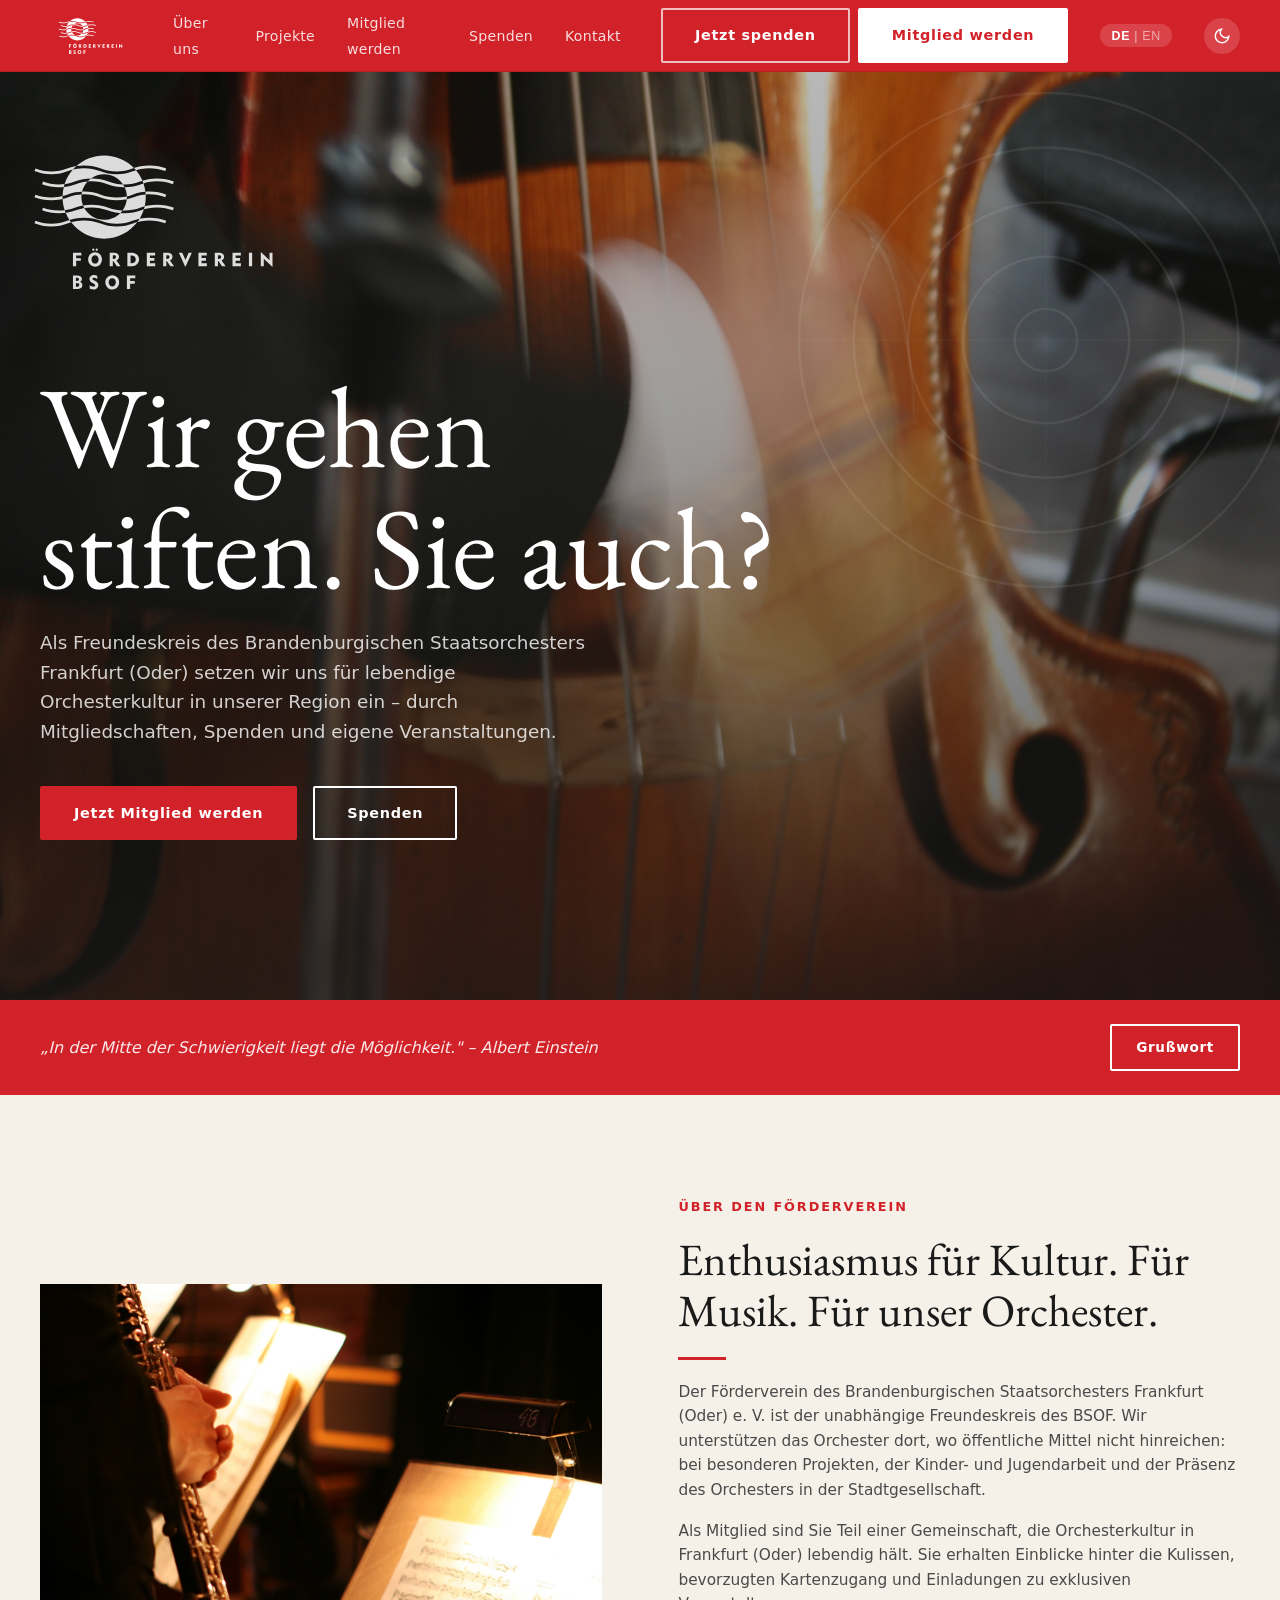
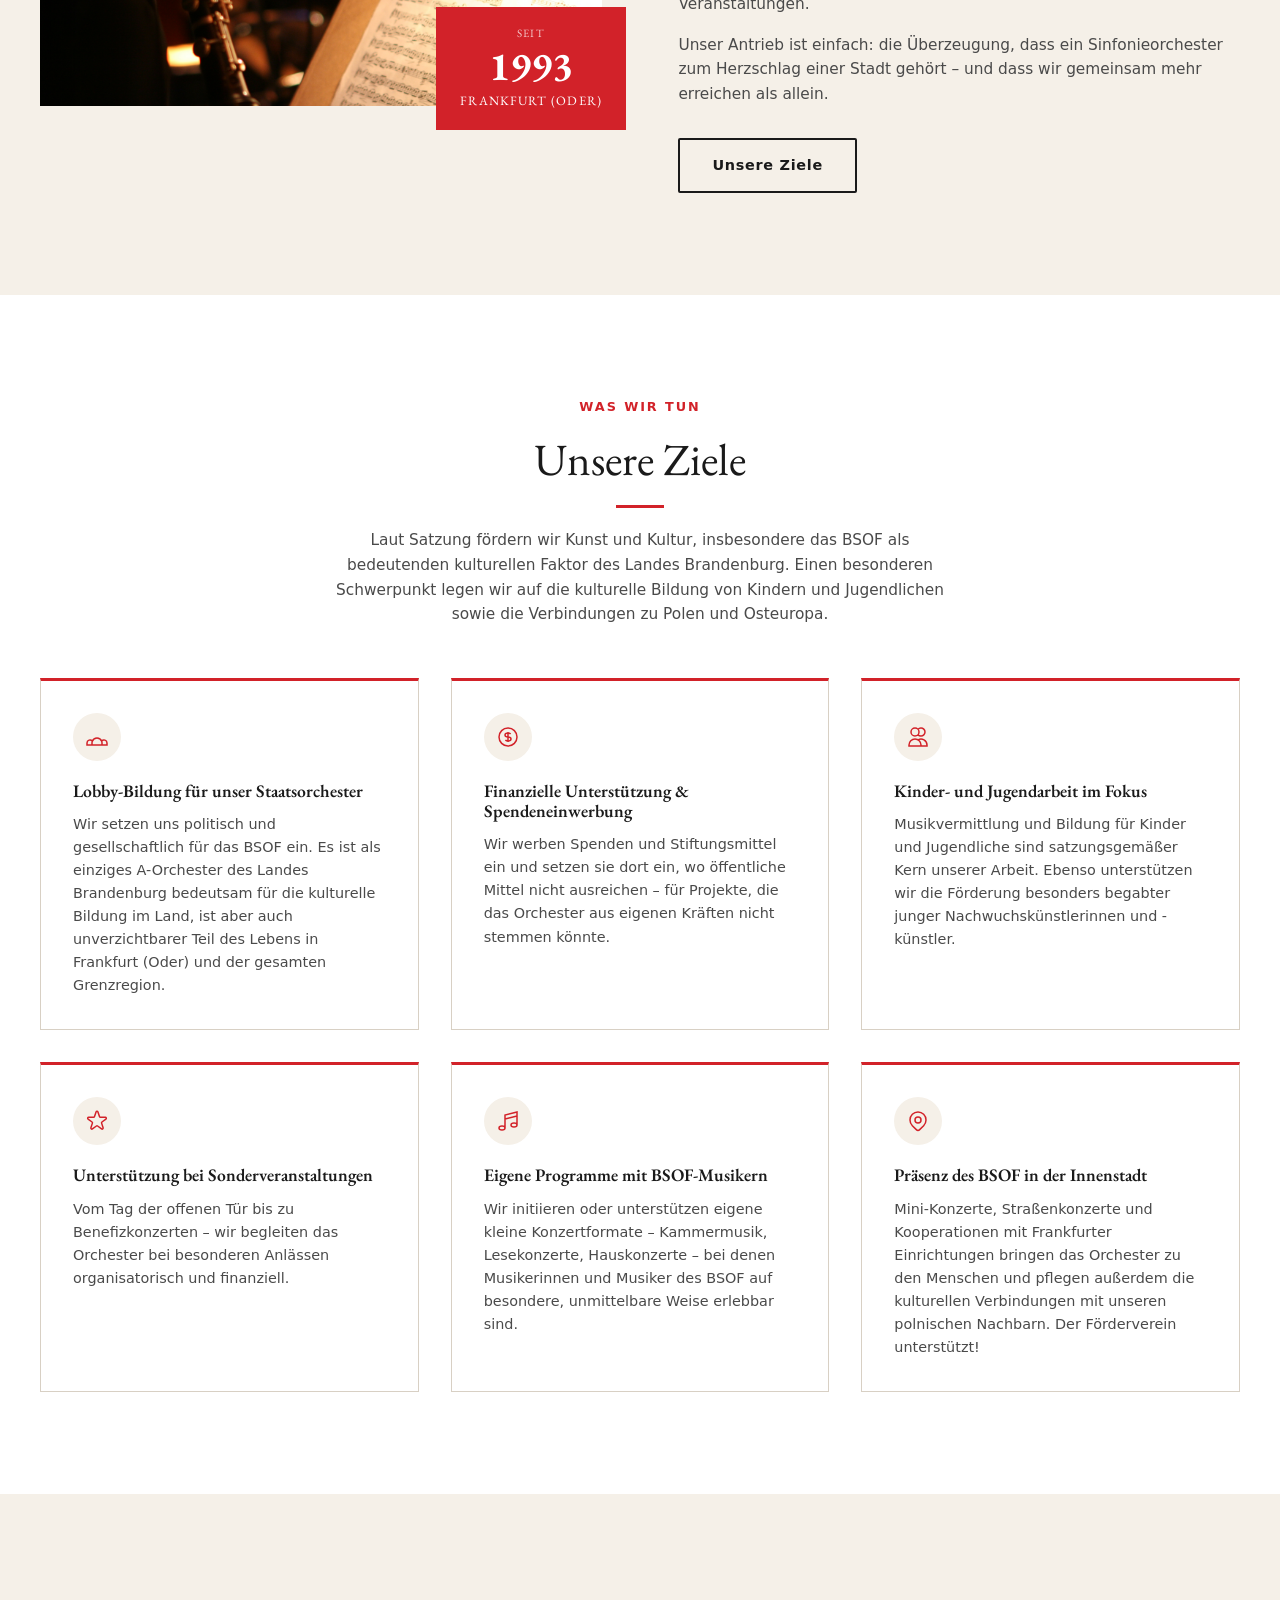
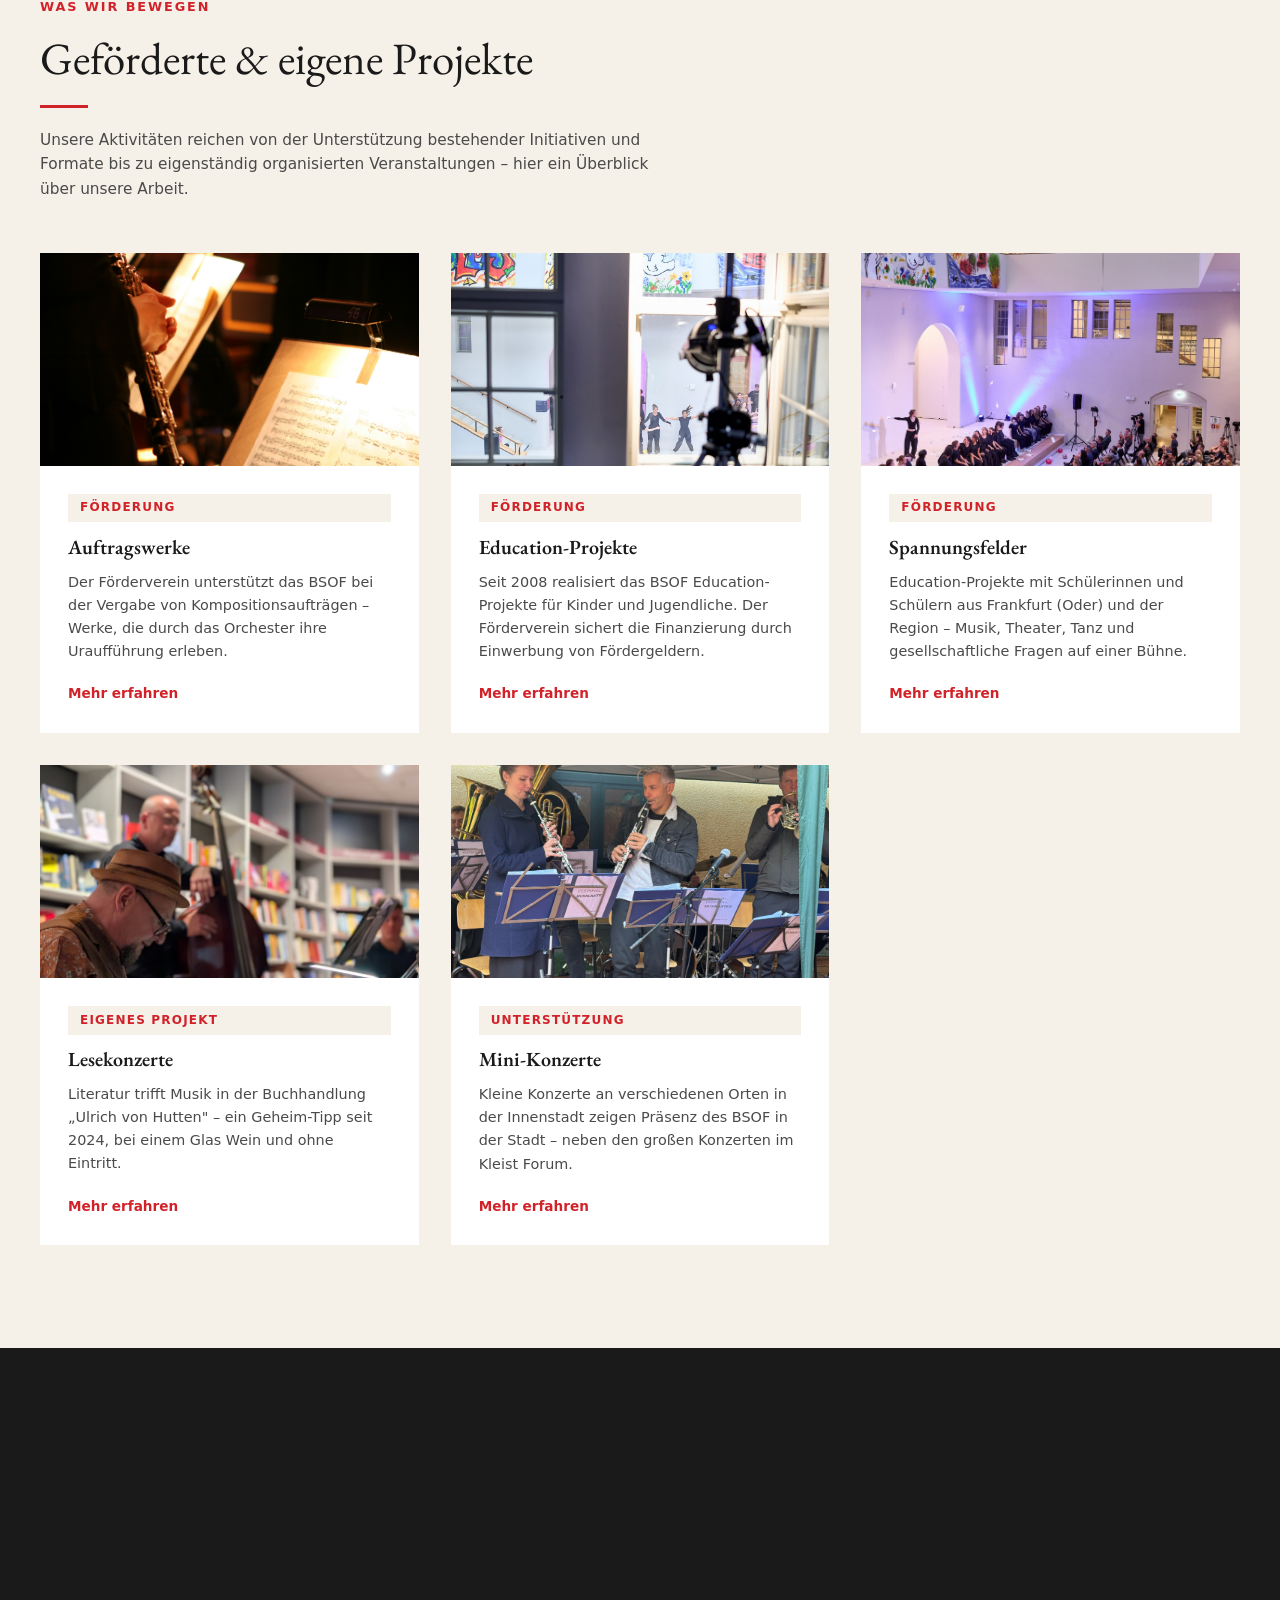
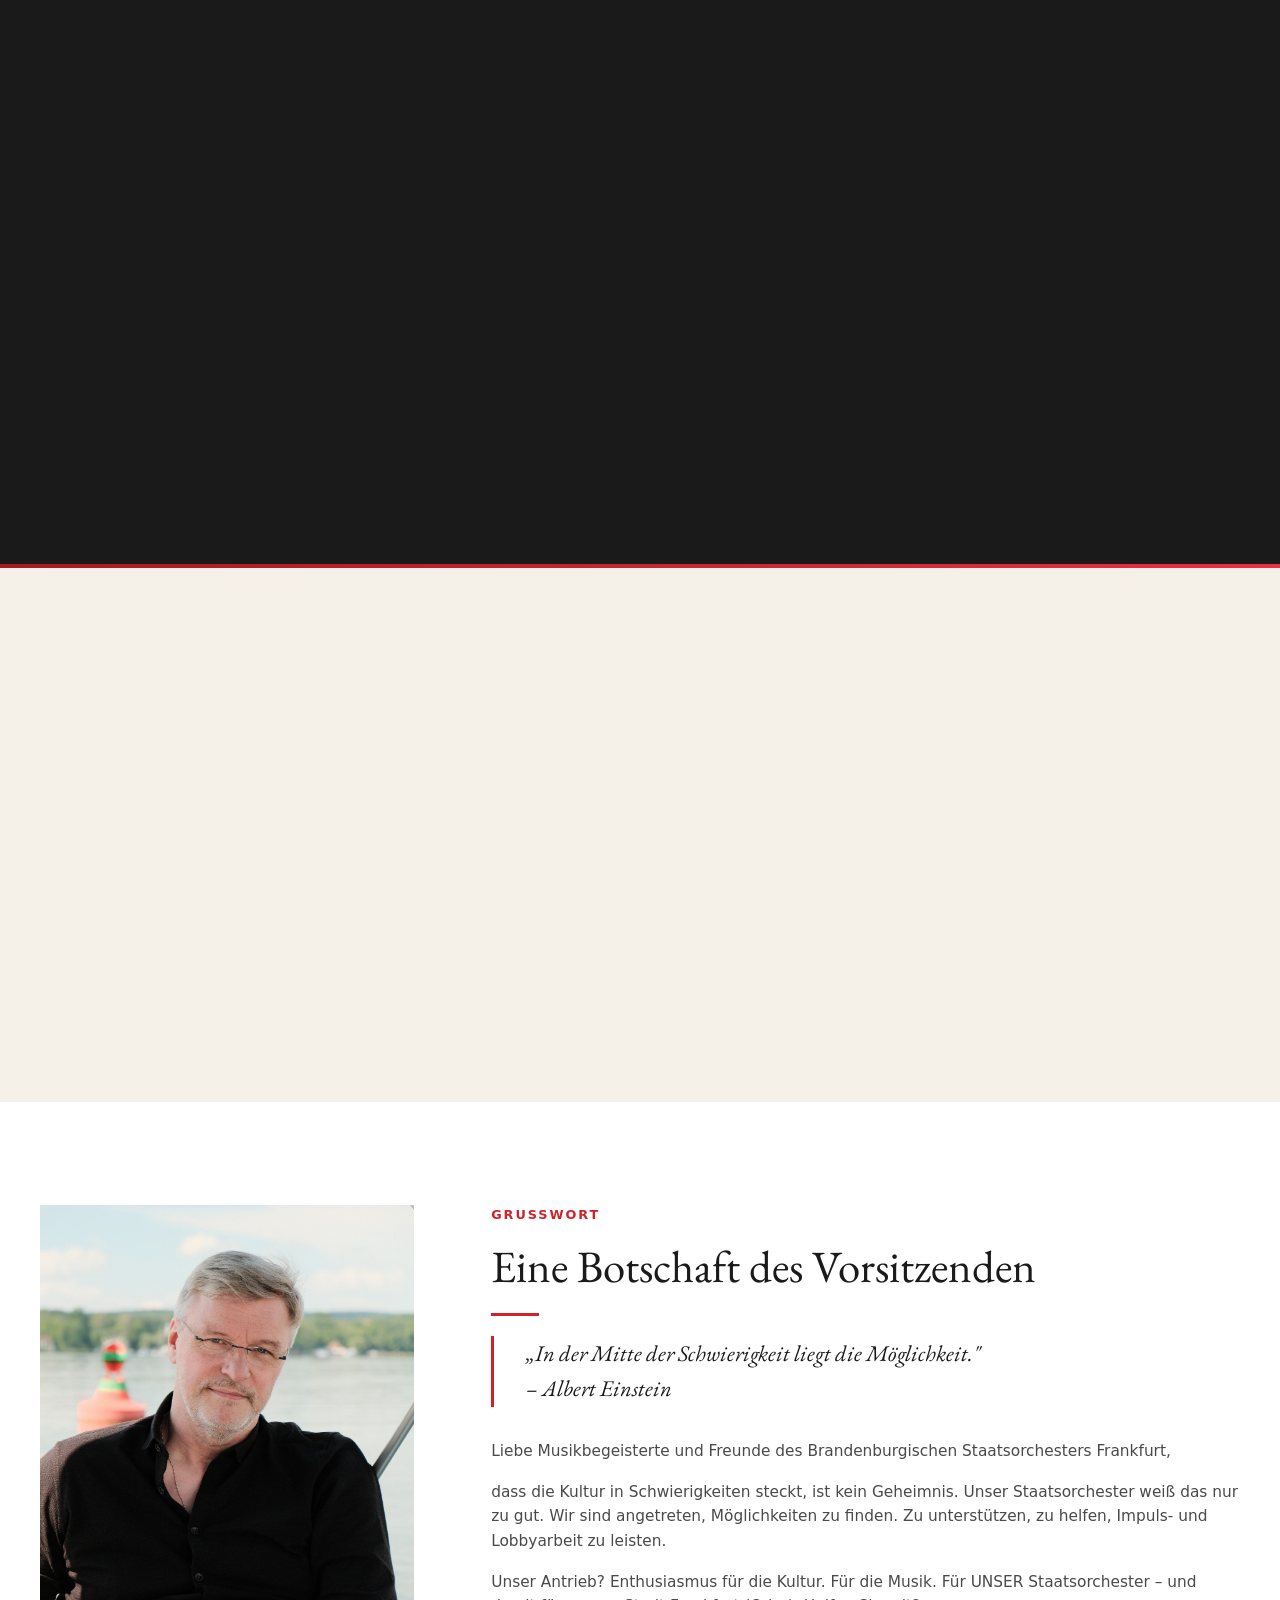
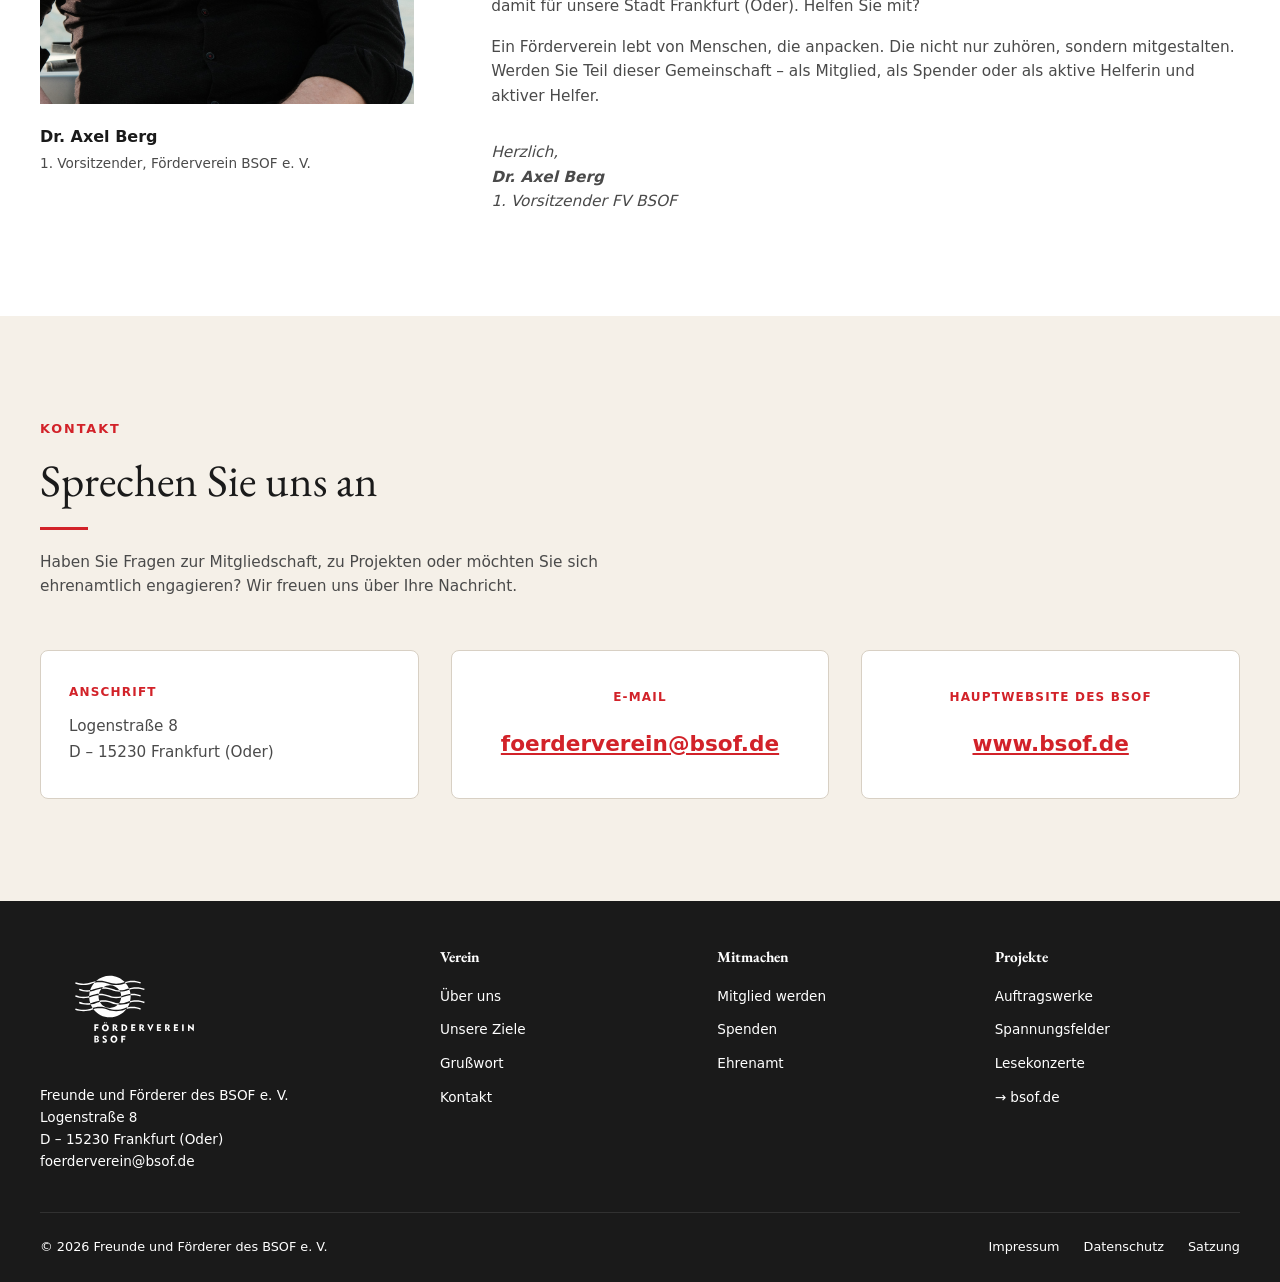
==== commit dd071012: "Übersetzung: Projektkacheln + Section-Labels vollständig übersetzt Co-Authored-By: Claude Sonnet 4.6" ====
--- a/index.html
+++ b/index.html
@@ -236,11 +236,10 @@
 <section id="projekte" class="projekte">
   <div class="container">
     <div class="section-header fade-in">
-      <span class="section-label">Was wir bewegen</span>
-      <h2>Geförderte &amp; eigene Projekte</h2>
+      <span class="section-label" data-i18n="projekte.label">Was wir bewegen</span>
+      <h2 data-i18n="projekte.h2">Geförderte &amp; eigene Projekte</h2>
       <div class="divider"></div>
-      <p>Unsere Aktivitäten reichen von der Unterstützung bestehender Initiativen und Formate
-         bis zu eigenständig organisierten Veranstaltungen – hier ein Überblick über unsere Arbeit.</p>
+      <p data-i18n="projekte.intro">Unsere Aktivitäten reichen von der Unterstützung bestehender Initiativen und Formate bis zu eigenständig organisierten Veranstaltungen – hier ein Überblick über unsere Arbeit.</p>
     </div>
 
     <div class="projekte-grid">
@@ -251,16 +250,10 @@
                onerror="this.outerHTML='<div class=\'projekt-card-img-placeholder\'><svg viewBox=\'0 0 24 24\' fill=\'none\' stroke=\'currentColor\' stroke-width=\'1\'><path d=\'M9 19V6l12-3v13\'/><circle cx=\'6\' cy=\'19\' r=\'3\'/><circle cx=\'18\' cy=\'16\' r=\'3\'/></svg></div>'">
         </div>
         <div class="projekt-card-body">
-          <span class="projekt-tag">Förderung</span>
-          <h3>Auftragswerke</h3>
-          <p>Der Förderverein unterstützt das BSOF bei der Vergabe von Kompositionsaufträgen –
-             Werke, die durch das Orchester ihre Uraufführung erleben.</p>
-          <a class="projekt-link" href="projekt-auftragswerke.html">
-            Mehr erfahren
-            <svg width="16" height="16" viewBox="0 0 24 24" fill="none" stroke="currentColor" stroke-width="2.5">
-              <line x1="5" y1="12" x2="19" y2="12"/><polyline points="12 5 19 12 12 19"/>
-            </svg>
-          </a>
+          <span class="projekt-tag" data-i18n="tag.foerderung">Förderung</span>
+          <h3 data-i18n="card.auftragswerke.title">Auftragswerke</h3>
+          <p data-i18n="card.auftragswerke.text">Der Förderverein unterstützt das BSOF bei der Vergabe von Kompositionsaufträgen – Werke, die durch das Orchester ihre Uraufführung erleben.</p>
+          <a class="projekt-link" href="projekt-auftragswerke.html" data-i18n="card.mehr">Mehr erfahren<svg width="16" height="16" viewBox="0 0 24 24" fill="none" stroke="currentColor" stroke-width="2.5"><line x1="5" y1="12" x2="19" y2="12"/><polyline points="12 5 19 12 12 19"/></svg></a>
         </div>
       </div>
 
@@ -270,16 +263,10 @@
                onerror="this.outerHTML='<div class=\'projekt-card-img-placeholder\'><svg viewBox=\'0 0 24 24\' fill=\'none\' stroke=\'currentColor\' stroke-width=\'1\'><path d=\'M12 4.354a4 4 0 110 5.292M15 21H3v-1a6 6 0 0112 0v1zm0 0h6v-1a6 6 0 00-9-5.197M13 7a4 4 0 11-8 0 4 4 0 018 0z\'/></svg></div>'">
         </div>
         <div class="projekt-card-body">
-          <span class="projekt-tag">Förderung</span>
-          <h3>Education-Projekte</h3>
-          <p>Seit 2008 realisiert das BSOF Education-Projekte für Kinder und Jugendliche.
-             Der Förderverein sichert die Finanzierung durch Einwerbung von Fördergeldern.</p>
-          <a class="projekt-link" href="projekt-education.html">
-            Mehr erfahren
-            <svg width="16" height="16" viewBox="0 0 24 24" fill="none" stroke="currentColor" stroke-width="2.5">
-              <line x1="5" y1="12" x2="19" y2="12"/><polyline points="12 5 19 12 12 19"/>
-            </svg>
-          </a>
+          <span class="projekt-tag" data-i18n="tag.foerderung">Förderung</span>
+          <h3 data-i18n="card.education.title">Education-Projekte</h3>
+          <p data-i18n="card.education.text">Seit 2008 realisiert das BSOF Education-Projekte für Kinder und Jugendliche. Der Förderverein sichert die Finanzierung durch Einwerbung von Fördergeldern.</p>
+          <a class="projekt-link" href="projekt-education.html" data-i18n="card.mehr">Mehr erfahren<svg width="16" height="16" viewBox="0 0 24 24" fill="none" stroke="currentColor" stroke-width="2.5"><line x1="5" y1="12" x2="19" y2="12"/><polyline points="12 5 19 12 12 19"/></svg></a>
         </div>
       </div>
 
@@ -289,16 +276,10 @@
                onerror="this.outerHTML='<div class=\'projekt-card-img-placeholder\'><svg viewBox=\'0 0 24 24\' fill=\'none\' stroke=\'currentColor\' stroke-width=\'1\'><path d=\'M9 19V6l12-3v13\'/><circle cx=\'6\' cy=\'19\' r=\'3\'/><circle cx=\'18\' cy=\'16\' r=\'3\'/></svg></div>'">
         </div>
         <div class="projekt-card-body">
-          <span class="projekt-tag">Förderung</span>
-          <h3>Spannungsfelder</h3>
-          <p>Education-Projekte mit Schülerinnen und Schülern aus Frankfurt (Oder) und der
-             Region – Musik, Theater, Tanz und gesellschaftliche Fragen auf einer Bühne.</p>
-          <a class="projekt-link" href="projekt-spannungsfelder.html">
-            Mehr erfahren
-            <svg width="16" height="16" viewBox="0 0 24 24" fill="none" stroke="currentColor" stroke-width="2.5">
-              <line x1="5" y1="12" x2="19" y2="12"/><polyline points="12 5 19 12 12 19"/>
-            </svg>
-          </a>
+          <span class="projekt-tag" data-i18n="tag.foerderung">Förderung</span>
+          <h3 data-i18n="card.spannungsfelder.title">Spannungsfelder</h3>
+          <p data-i18n="card.spannungsfelder.text">Education-Projekte mit Schülerinnen und Schülern aus Frankfurt (Oder) und der Region – Musik, Theater, Tanz und gesellschaftliche Fragen auf einer Bühne.</p>
+          <a class="projekt-link" href="projekt-spannungsfelder.html" data-i18n="card.mehr">Mehr erfahren<svg width="16" height="16" viewBox="0 0 24 24" fill="none" stroke="currentColor" stroke-width="2.5"><line x1="5" y1="12" x2="19" y2="12"/><polyline points="12 5 19 12 12 19"/></svg></a>
         </div>
       </div>
 
@@ -308,16 +289,10 @@
                onerror="this.outerHTML='<div class=\'projekt-card-img-placeholder\'><svg viewBox=\'0 0 24 24\' fill=\'none\' stroke=\'currentColor\' stroke-width=\'1\'><path d=\'M12 6.253v13m0-13C10.832 5.477 9.246 5 7.5 5S4.168 5.477 3 6.253v13C4.168 18.477 5.754 18 7.5 18s3.332.477 4.5 1.253m0-13C13.168 5.477 14.754 5 16.5 5c1.747 0 3.332.477 4.5 1.253v13C19.832 18.477 18.247 18 16.5 18c-1.746 0-3.332.477-4.5 1.253\'/></svg></div>'">
         </div>
         <div class="projekt-card-body">
-          <span class="projekt-tag">Eigenes Projekt</span>
-          <h3>Lesekonzerte</h3>
-          <p>Literatur trifft Musik in der Buchhandlung „Ulrich von Hutten" – ein Geheim-Tipp
-             seit 2024, bei einem Glas Wein und ohne Eintritt.</p>
-          <a class="projekt-link" href="projekt-lesekonzerte.html">
-            Mehr erfahren
-            <svg width="16" height="16" viewBox="0 0 24 24" fill="none" stroke="currentColor" stroke-width="2.5">
-              <line x1="5" y1="12" x2="19" y2="12"/><polyline points="12 5 19 12 12 19"/>
-            </svg>
-          </a>
+          <span class="projekt-tag" data-i18n="tag.eigenes">Eigenes Projekt</span>
+          <h3 data-i18n="card.lesekonzerte.title">Lesekonzerte</h3>
+          <p data-i18n="card.lesekonzerte.text">Literatur trifft Musik in der Buchhandlung „Ulrich von Hutten" – ein Geheim-Tipp seit 2024, bei einem Glas Wein und ohne Eintritt.</p>
+          <a class="projekt-link" href="projekt-lesekonzerte.html" data-i18n="card.mehr">Mehr erfahren<svg width="16" height="16" viewBox="0 0 24 24" fill="none" stroke="currentColor" stroke-width="2.5"><line x1="5" y1="12" x2="19" y2="12"/><polyline points="12 5 19 12 12 19"/></svg></a>
         </div>
       </div>
 
@@ -327,16 +302,10 @@
                onerror="this.outerHTML='<div class=\'projekt-card-img-placeholder\'><svg viewBox=\'0 0 24 24\' fill=\'none\' stroke=\'currentColor\' stroke-width=\'1\'><path d=\'M17.657 16.657L13.414 20.9a1.998 1.998 0 01-2.827 0l-4.244-4.243a8 8 0 1111.314 0z\'/><path d=\'M15 11a3 3 0 11-6 0 3 3 0 016 0z\'/></svg></div>'">
         </div>
         <div class="projekt-card-body">
-          <span class="projekt-tag">Unterstützung</span>
-          <h3>Mini-Konzerte</h3>
-          <p>Kleine Konzerte an verschiedenen Orten in der Innenstadt zeigen Präsenz
-             des BSOF in der Stadt – neben den großen Konzerten im Kleist Forum.</p>
-          <a class="projekt-link" href="projekt-minikonzerte.html">
-            Mehr erfahren
-            <svg width="16" height="16" viewBox="0 0 24 24" fill="none" stroke="currentColor" stroke-width="2.5">
-              <line x1="5" y1="12" x2="19" y2="12"/><polyline points="12 5 19 12 12 19"/>
-            </svg>
-          </a>
+          <span class="projekt-tag" data-i18n="tag.unterstuetzung">Unterstützung</span>
+          <h3 data-i18n="card.minikonzerte.title">Mini-Konzerte</h3>
+          <p data-i18n="card.minikonzerte.text">Kleine Konzerte an verschiedenen Orten in der Innenstadt zeigen Präsenz des BSOF in der Stadt – neben den großen Konzerten im Kleist Forum.</p>
+          <a class="projekt-link" href="projekt-minikonzerte.html" data-i18n="card.mehr">Mehr erfahren<svg width="16" height="16" viewBox="0 0 24 24" fill="none" stroke="currentColor" stroke-width="2.5"><line x1="5" y1="12" x2="19" y2="12"/><polyline points="12 5 19 12 12 19"/></svg></a>
         </div>
       </div>
 
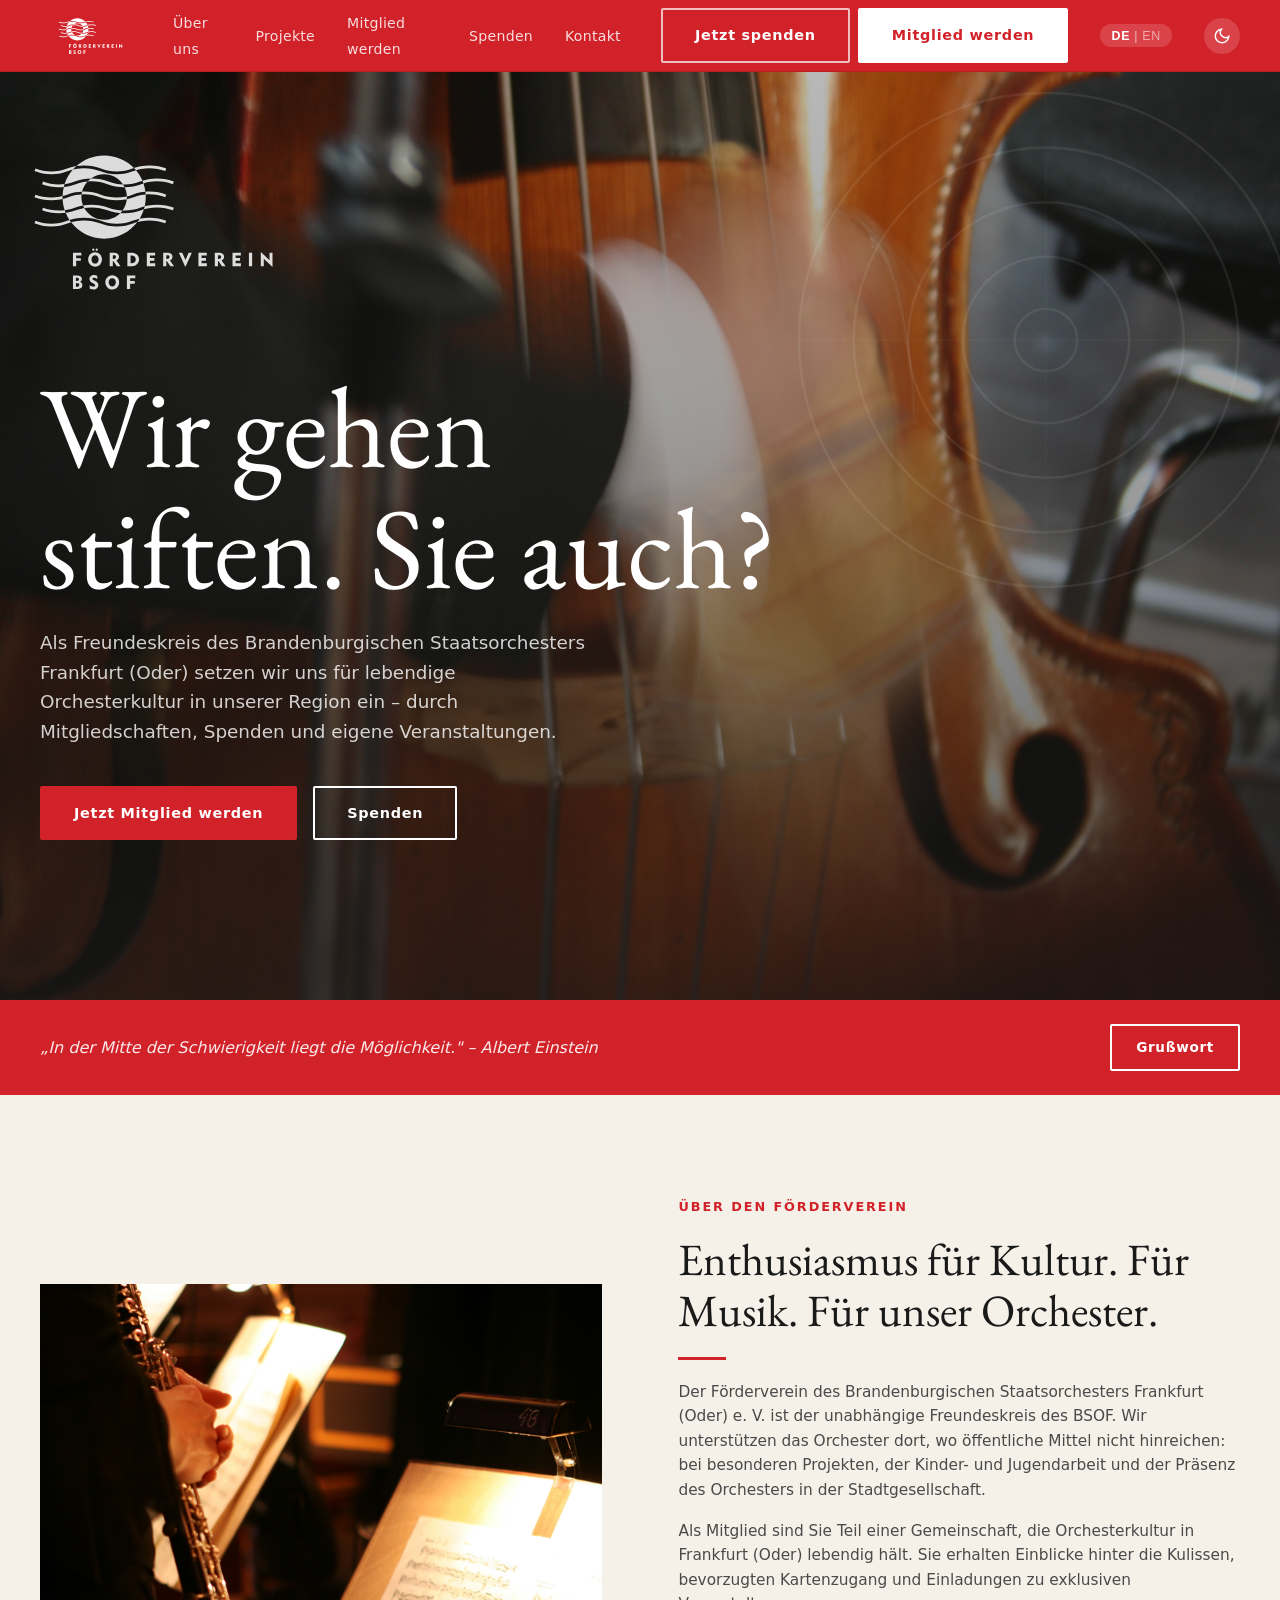
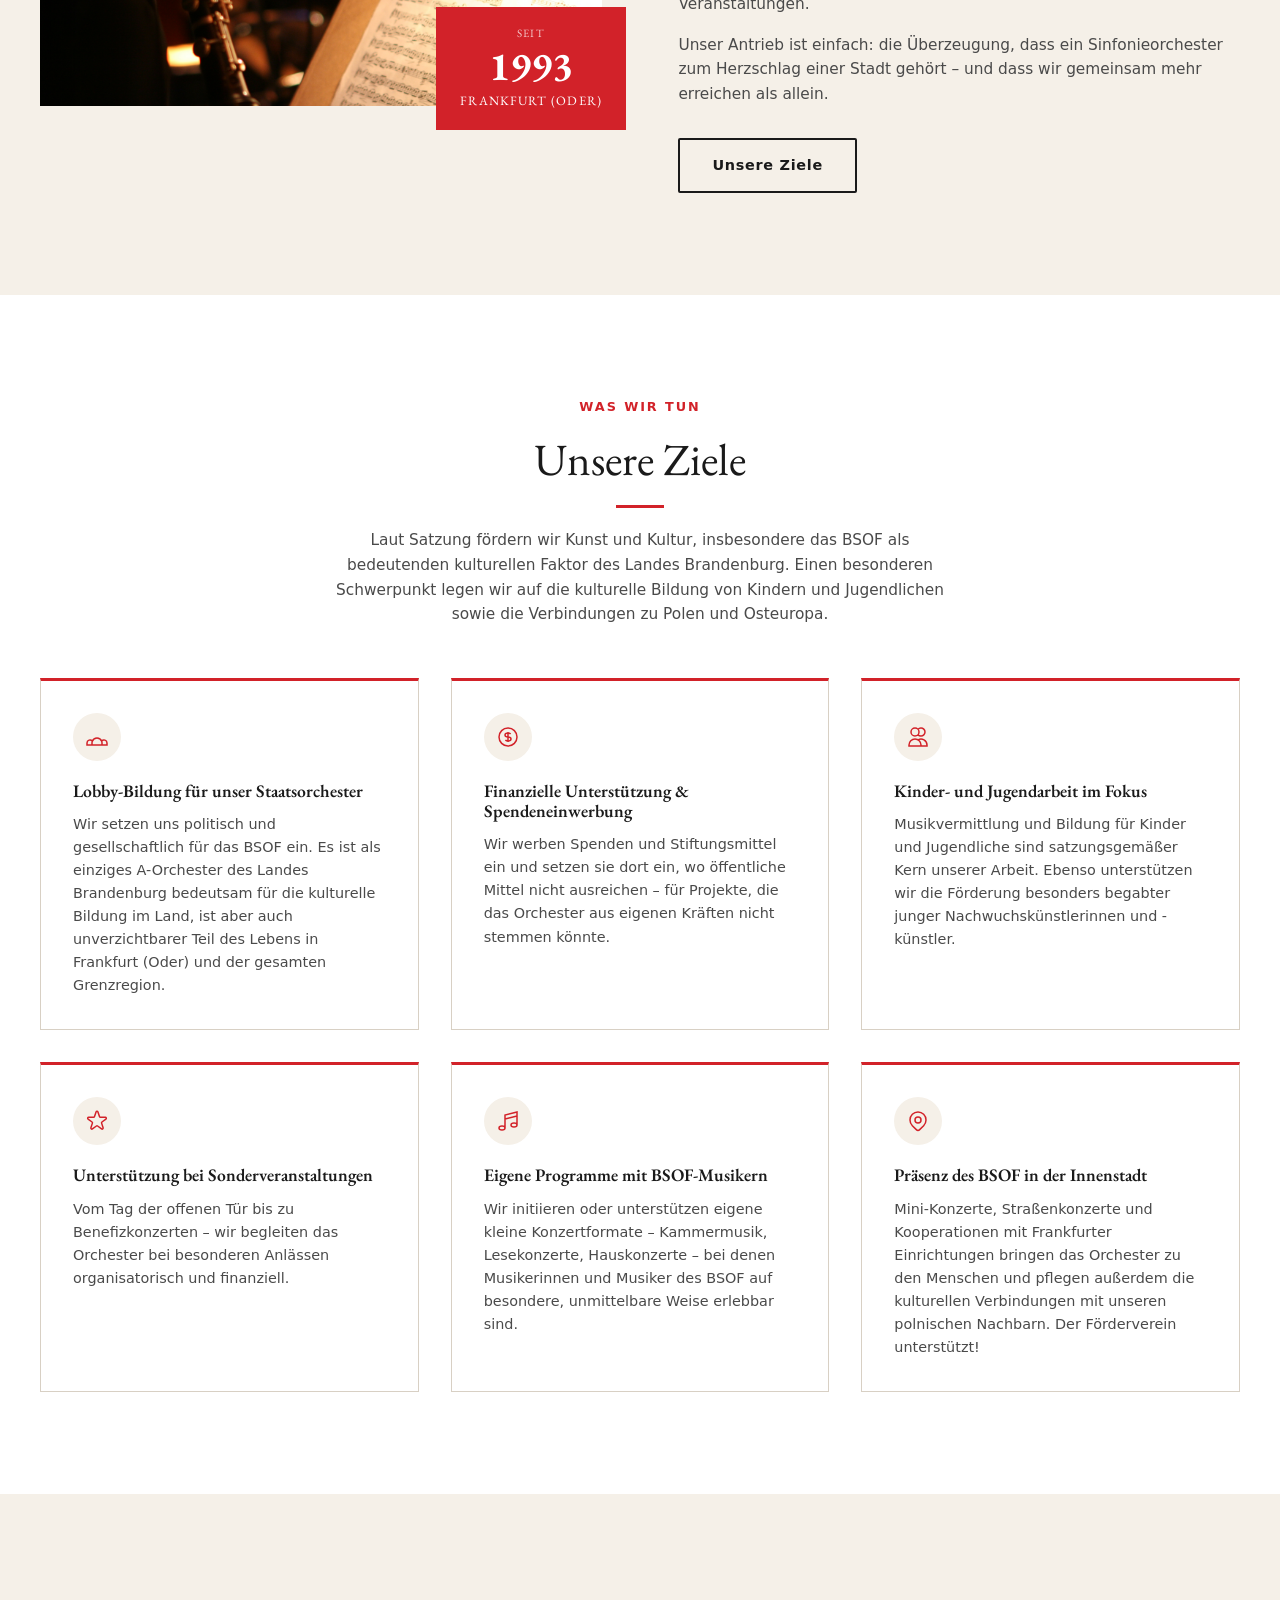
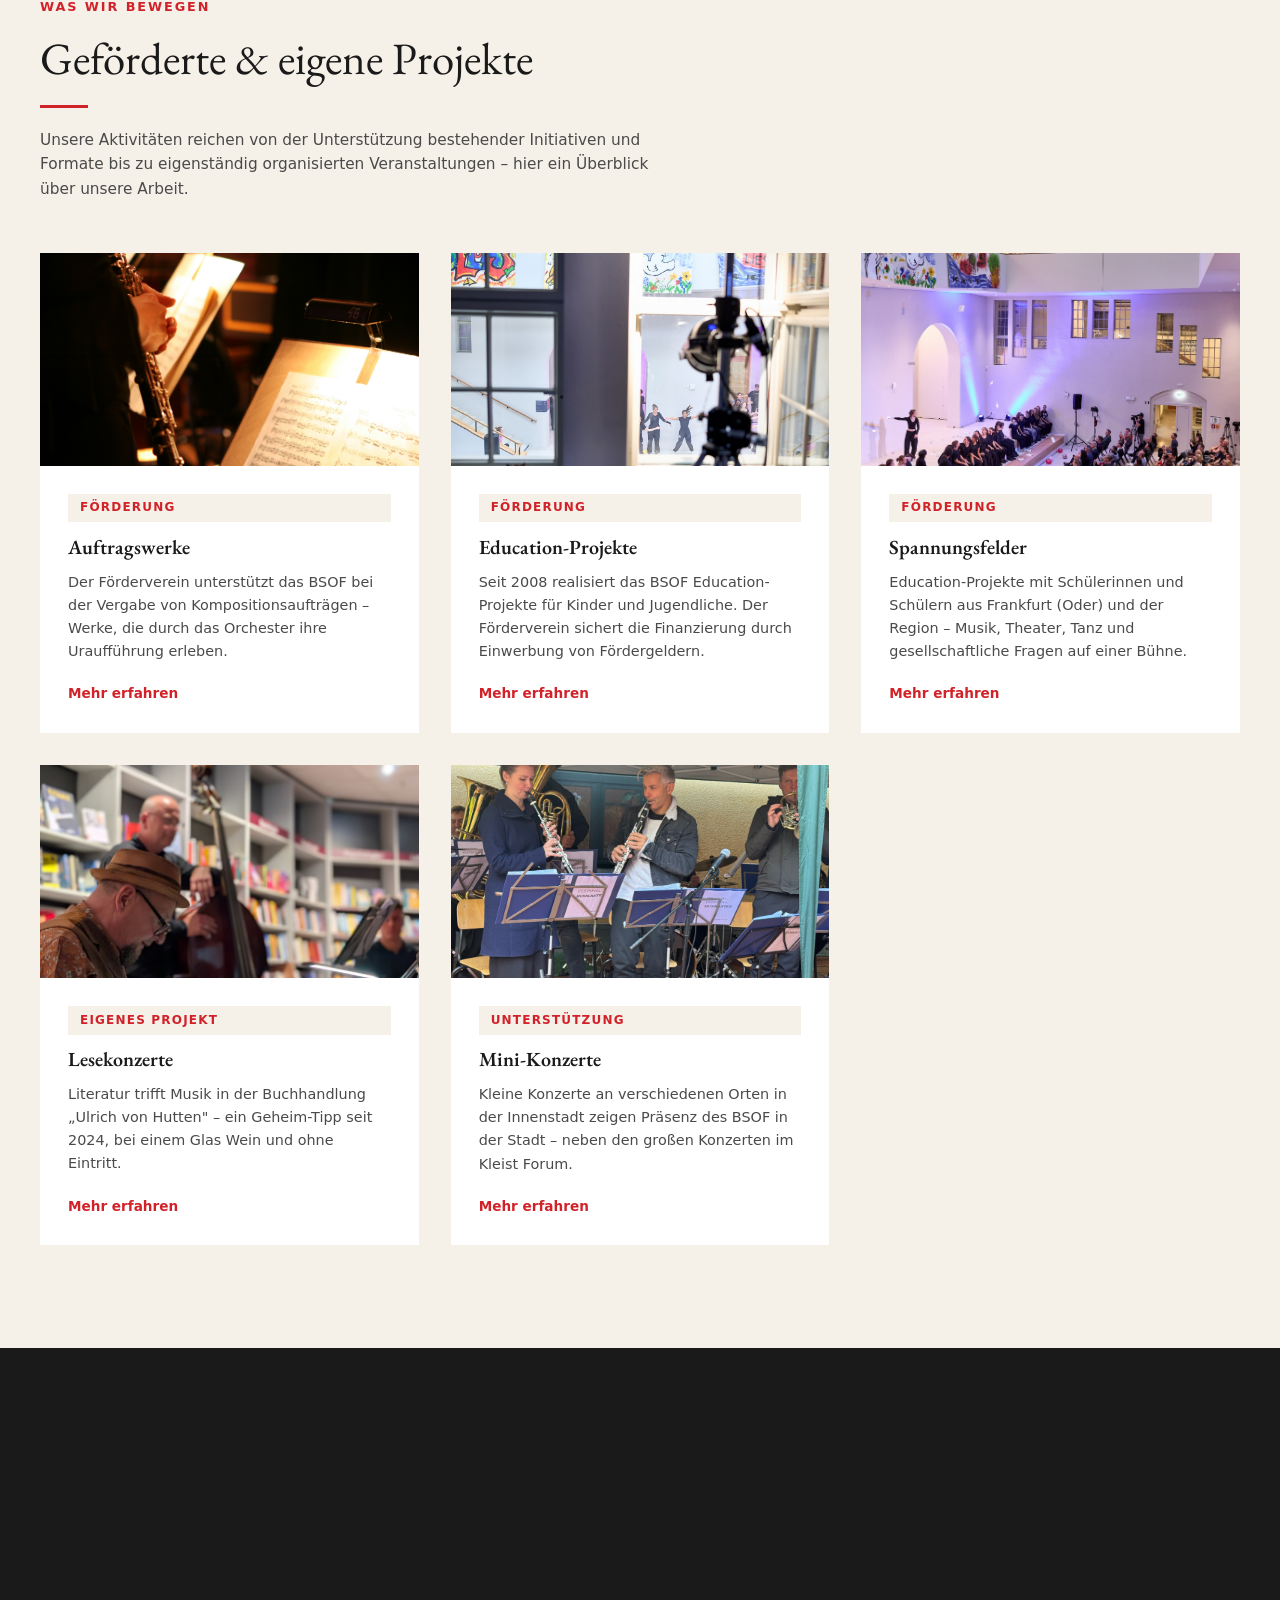
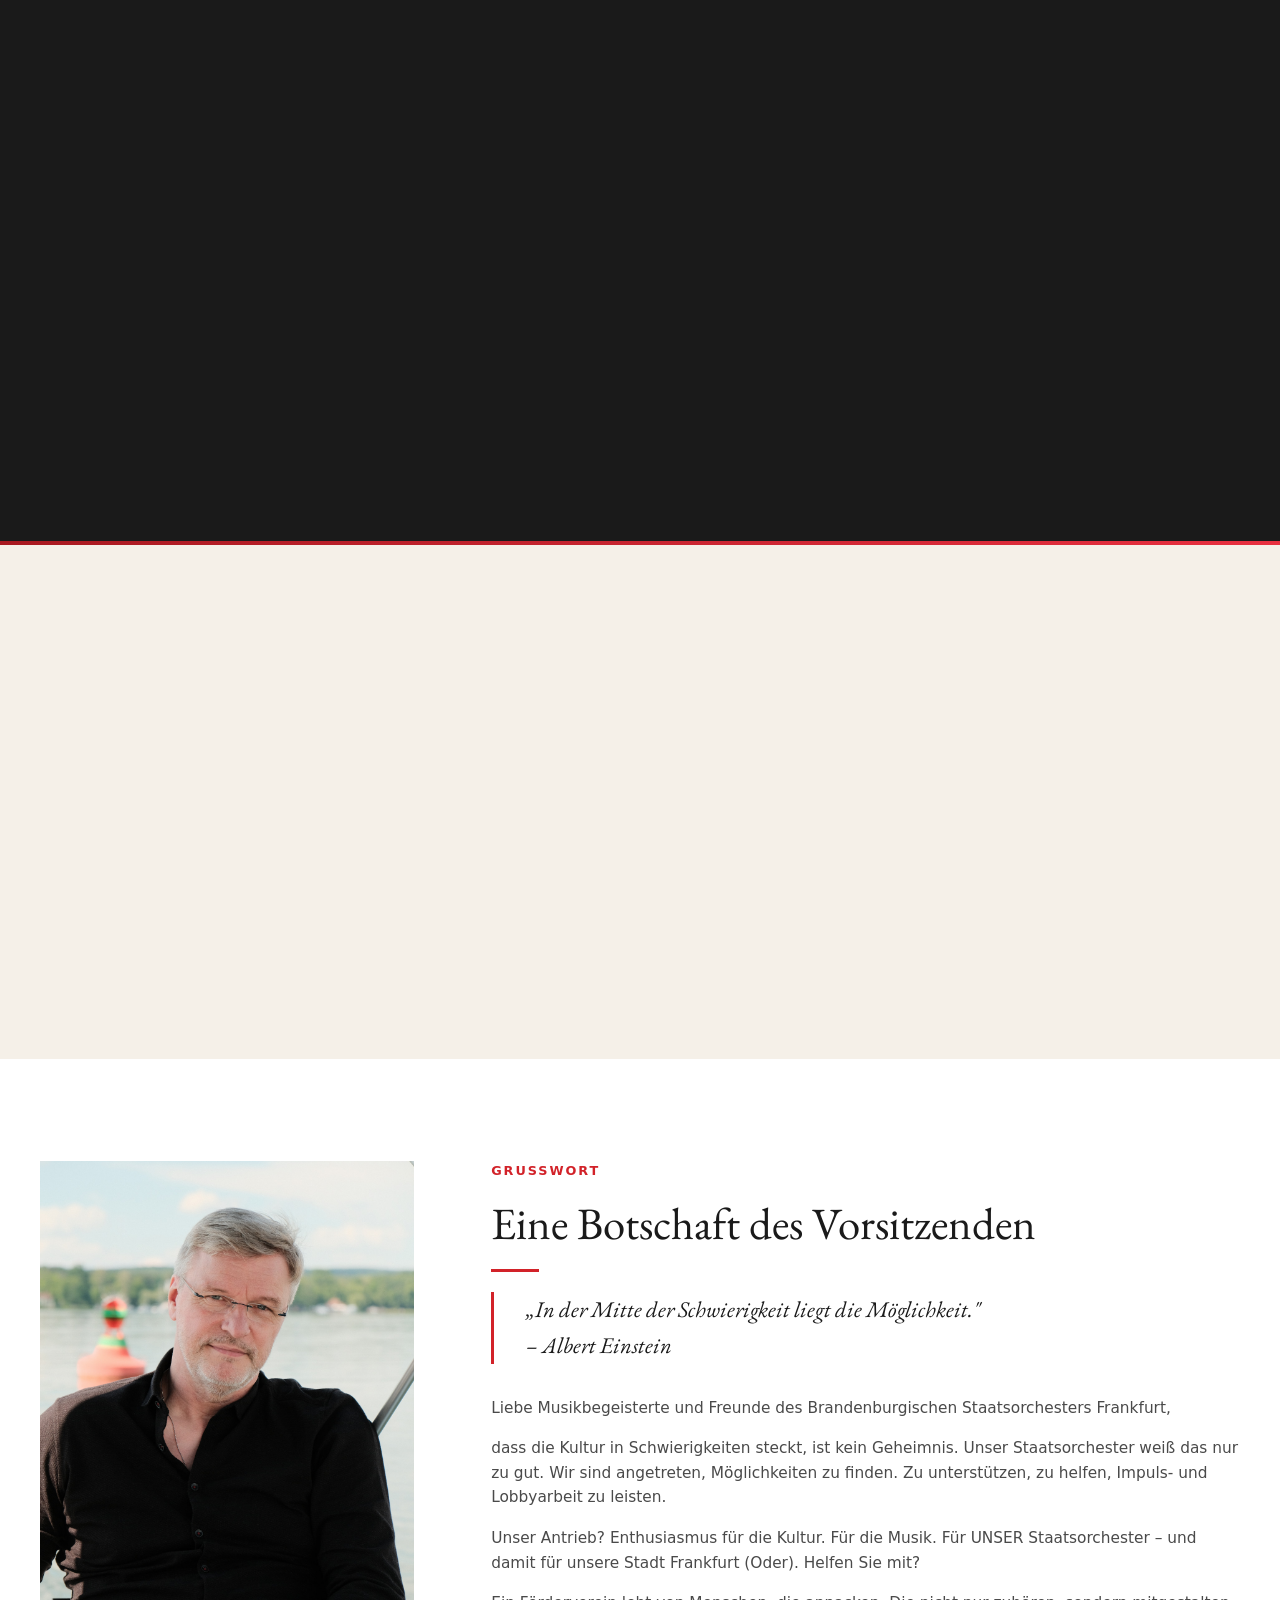
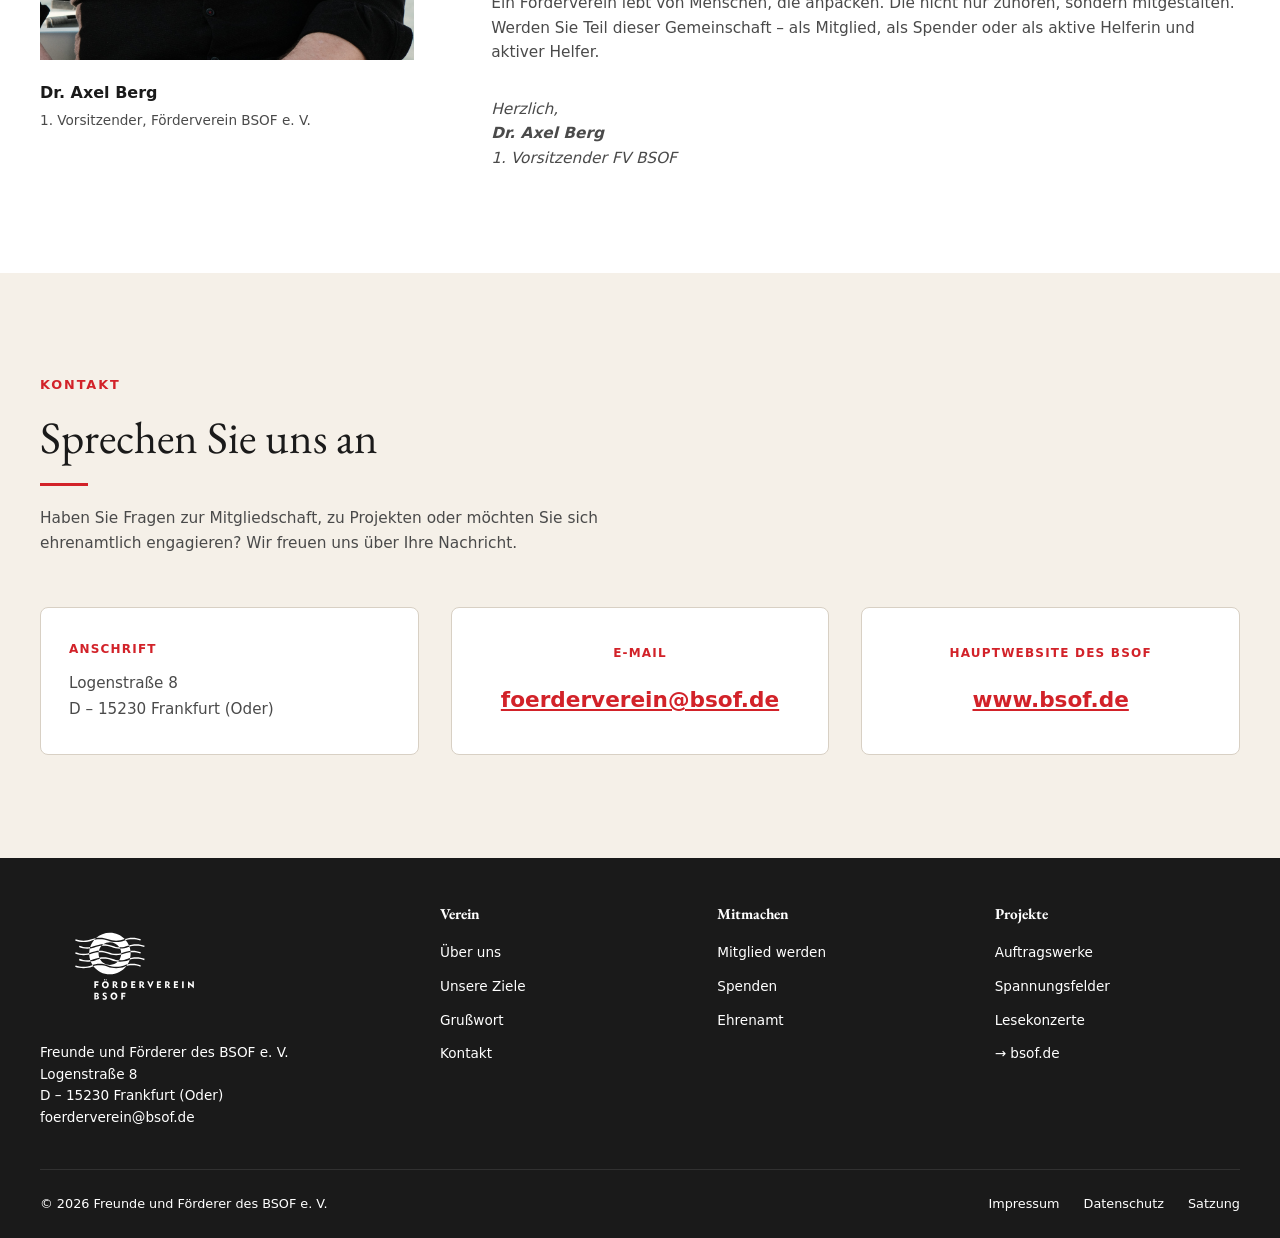
==== commit a73bcb3a: "Übersetzung: Mitglied-werden & Spenden-Sektion vollständig übersetzt Co-Authored-By: Claude Sonnet 4" ====
--- a/index.html
+++ b/index.html
@@ -328,54 +328,27 @@
     <div class="simple-card-grid">
 
       <div class="fade-in">
-        <p class="simple-intro">
-          Als Mitglied der Freunde und Förderer des BSOF unterstützen Sie nicht nur
-          das Orchester – Sie werden Teil einer Gemeinschaft, die Musik liebt und
-          Kultur in Frankfurt (Oder) aktiv mitgestaltet.
-        </p>
+        <p class="simple-intro" data-i18n="mitglied.intro">Als Mitglied der Freunde und Förderer des BSOF unterstützen Sie nicht nur das Orchester – Sie werden Teil einer Gemeinschaft, die Musik liebt und Kultur in Frankfurt (Oder) aktiv mitgestaltet.</p>
         <ul class="beitritt-benefits" style="margin-bottom:2rem;">
-          <li class="beitritt-benefit">
-            <svg viewBox="0 0 24 24" fill="none" stroke="currentColor" stroke-width="2.5"><polyline points="20 6 9 17 4 12"/></svg>
-            Einladungen zu Mitgliederveranstaltungen &amp; Probenbesuchen
-          </li>
-          <li class="beitritt-benefit">
-            <svg viewBox="0 0 24 24" fill="none" stroke="currentColor" stroke-width="2.5"><polyline points="20 6 9 17 4 12"/></svg>
-            Exklusive Kammerkonzerte mit BSOF-Musikern
-          </li>
-          <li class="beitritt-benefit">
-            <svg viewBox="0 0 24 24" fill="none" stroke="currentColor" stroke-width="2.5"><polyline points="20 6 9 17 4 12"/></svg>
-            Mitglieder-Newsletter mit Einblicken hinter die Kulissen
-          </li>
-          <li class="beitritt-benefit">
-            <svg viewBox="0 0 24 24" fill="none" stroke="currentColor" stroke-width="2.5"><polyline points="20 6 9 17 4 12"/></svg>
-            Spenden sind steuerlich absetzbar – Zuwendungsbestätigung auf Anfrage
-          </li>
+          <li class="beitritt-benefit"><svg viewBox="0 0 24 24" fill="none" stroke="currentColor" stroke-width="2.5"><polyline points="20 6 9 17 4 12"/></svg><span data-i18n="mitglied.benefit1">Einladungen zu Mitgliederveranstaltungen &amp; Probenbesuchen</span></li>
+          <li class="beitritt-benefit"><svg viewBox="0 0 24 24" fill="none" stroke="currentColor" stroke-width="2.5"><polyline points="20 6 9 17 4 12"/></svg><span data-i18n="mitglied.benefit2">Exklusive Kammerkonzerte mit BSOF-Musikern</span></li>
+          <li class="beitritt-benefit"><svg viewBox="0 0 24 24" fill="none" stroke="currentColor" stroke-width="2.5"><polyline points="20 6 9 17 4 12"/></svg><span data-i18n="mitglied.benefit3">Mitglieder-Newsletter mit Einblicken hinter die Kulissen</span></li>
+          <li class="beitritt-benefit"><svg viewBox="0 0 24 24" fill="none" stroke="currentColor" stroke-width="2.5"><polyline points="20 6 9 17 4 12"/></svg><span data-i18n="mitglied.benefit4">Spenden sind steuerlich absetzbar – Zuwendungsbestätigung auf Anfrage</span></li>
         </ul>
       </div>
 
       <div class="info-card fade-in">
         <div class="beitritt-fee" style="margin-top:0;margin-bottom:1.5rem;">
           <div class="fee-amount">30 <span style="font-size:1.5rem;font-family:var(--font-sans);font-weight:400;">€</span></div>
-          <div class="fee-period">pro Jahr · fällig im Januar</div>
-          <div class="fee-note">Kündigung: 3 Monate vor Ende des Geschäftsjahres</div>
-        </div>
-
-        <p style="color:rgba(255,255,255,0.65); font-size:0.9rem; margin-bottom:1.5rem;">
-          Laden Sie die Beitrittserklärung herunter, füllen Sie diese aus und senden
-          Sie sie unterschrieben an uns per Post oder eingescannt per E-Mail.
-        </p>
-
+          <div class="fee-period" data-i18n="mitglied.fee.period">pro Jahr · fällig im Januar</div>
+          <div class="fee-note" data-i18n="mitglied.fee.note">Kündigung: 3 Monate vor Ende des Geschäftsjahres</div>
+        </div>
+        <p style="color:rgba(255,255,255,0.65); font-size:0.9rem; margin-bottom:1.5rem;" data-i18n="mitglied.download.text">Laden Sie die Beitrittserklärung herunter, füllen Sie diese aus und senden Sie sie unterschrieben an uns per Post oder eingescannt per E-Mail.</p>
         <a href="beitrittserklaerung.pdf" download class="btn btn-primary" style="width:100%;justify-content:center;gap:0.6rem;">
-          <svg width="18" height="18" viewBox="0 0 24 24" fill="none" stroke="currentColor" stroke-width="2">
-            <path d="M12 15V3m0 12l-4-4m4 4l4-4M2 17l.621 2.485A2 2 0 004.561 21h14.878a2 2 0 001.94-1.515L22 17"/>
-          </svg>
-          Beitrittserklärung herunterladen
+          <svg width="18" height="18" viewBox="0 0 24 24" fill="none" stroke="currentColor" stroke-width="2"><path d="M12 15V3m0 12l-4-4m4 4l4-4M2 17l.621 2.485A2 2 0 004.561 21h14.878a2 2 0 001.94-1.515L22 17"/></svg>
+          <span data-i18n="mitglied.download.btn">Beitrittserklärung herunterladen</span>
         </a>
-
-        <p style="color:rgba(255,255,255,0.35); font-size:0.8rem; margin-top:1.25rem; text-align:center;">
-          Gern können Sie auch mit Ihrer Firma oder Institution Mitglied werden –
-          <a href="#kontakt" style="color:rgba(255,255,255,0.5); text-decoration:underline;">sprechen Sie uns an!</a>
-        </p>
+        <p style="color:rgba(255,255,255,0.35); font-size:0.8rem; margin-top:1.25rem; text-align:center;" data-i18n="mitglied.firma">Gern können Sie auch mit Ihrer Firma oder Institution Mitglied werden – <a href="#kontakt" style="color:rgba(255,255,255,0.5); text-decoration:underline;">sprechen Sie uns an!</a></p>
       </div>
 
     </div>
@@ -391,27 +364,19 @@
     <div class="simple-card-grid">
 
       <div class="fade-in">
-        <span class="section-label">Unterstützen</span>
-        <h2>Spenden – direkt &amp; wirksam</h2>
+        <span class="section-label" data-i18n="spenden.label">Unterstützen</span>
+        <h2 data-i18n="spenden.h2">Spenden – direkt &amp; wirksam</h2>
         <div class="divider"></div>
-        <p>
-          Wir freuen uns über Ihre Spende, ob klein oder groß. Jeder Beitrag
-          fließt vollständig in die Förderprojekte des Vereins und kommt
-          direkt dem Brandenburgischen Staatsorchester Frankfurt zugute.
-        </p>
-        <p style="margin-top:1rem;">
-          Sollten Sie eine steuerliche Zuwendungsbestätigung benötigen,
-          kontaktieren Sie uns gern unter
-          <a href="mailto:foerderverein@bsof.de" style="color:var(--red);">foerderverein@bsof.de</a>.
-        </p>
+        <p data-i18n="spenden.p1">Wir freuen uns über Ihre Spende, ob klein oder groß. Jeder Beitrag fließt vollständig in die Förderprojekte des Vereins und kommt direkt dem Brandenburgischen Staatsorchester Frankfurt zugute.</p>
+        <p style="margin-top:1rem;" data-i18n="spenden.p2">Sollten Sie eine steuerliche Zuwendungsbestätigung benötigen, kontaktieren Sie uns gern unter <a href="mailto:foerderverein@bsof.de" style="color:var(--red);">foerderverein@bsof.de</a>.</p>
       </div>
 
       <div class="info-card info-card--light fade-in">
-        <h3 style="margin-bottom:1.5rem;">Unsere Kontoverbindung</h3>
+        <h3 style="margin-bottom:1.5rem;" data-i18n="spenden.konto.title">Unsere Kontoverbindung</h3>
         <div class="bank-box" style="margin-top:0;">
-          <h4>Bankverbindung</h4>
+          <h4 data-i18n="spenden.konto.h4">Bankverbindung</h4>
           <div class="bank-row">
-            <span class="bank-label">Kontoinhaber</span>
+            <span class="bank-label" data-i18n="spenden.konto.inhaber">Kontoinhaber</span>
             <span class="bank-value">Förderverein des BSOF</span>
           </div>
           <div class="bank-row">
@@ -419,10 +384,10 @@
             <span class="bank-value">DE74&nbsp;1705&nbsp;5050&nbsp;3135&nbsp;1011&nbsp;41</span>
           </div>
           <div class="bank-row">
-            <span class="bank-label">Bank</span>
+            <span class="bank-label" data-i18n="spenden.konto.bank">Bank</span>
             <span class="bank-value">Sparkasse Oder-Spree</span>
           </div>
-          <p class="bank-note">Als gemeinnütziger Verein stellen wir auf Wunsch eine steuerliche Zuwendungsbestätigung aus.</p>
+          <p class="bank-note" data-i18n="spenden.konto.note">Als gemeinnütziger Verein stellen wir auf Wunsch eine steuerliche Zuwendungsbestätigung aus.</p>
         </div>
       </div>
 
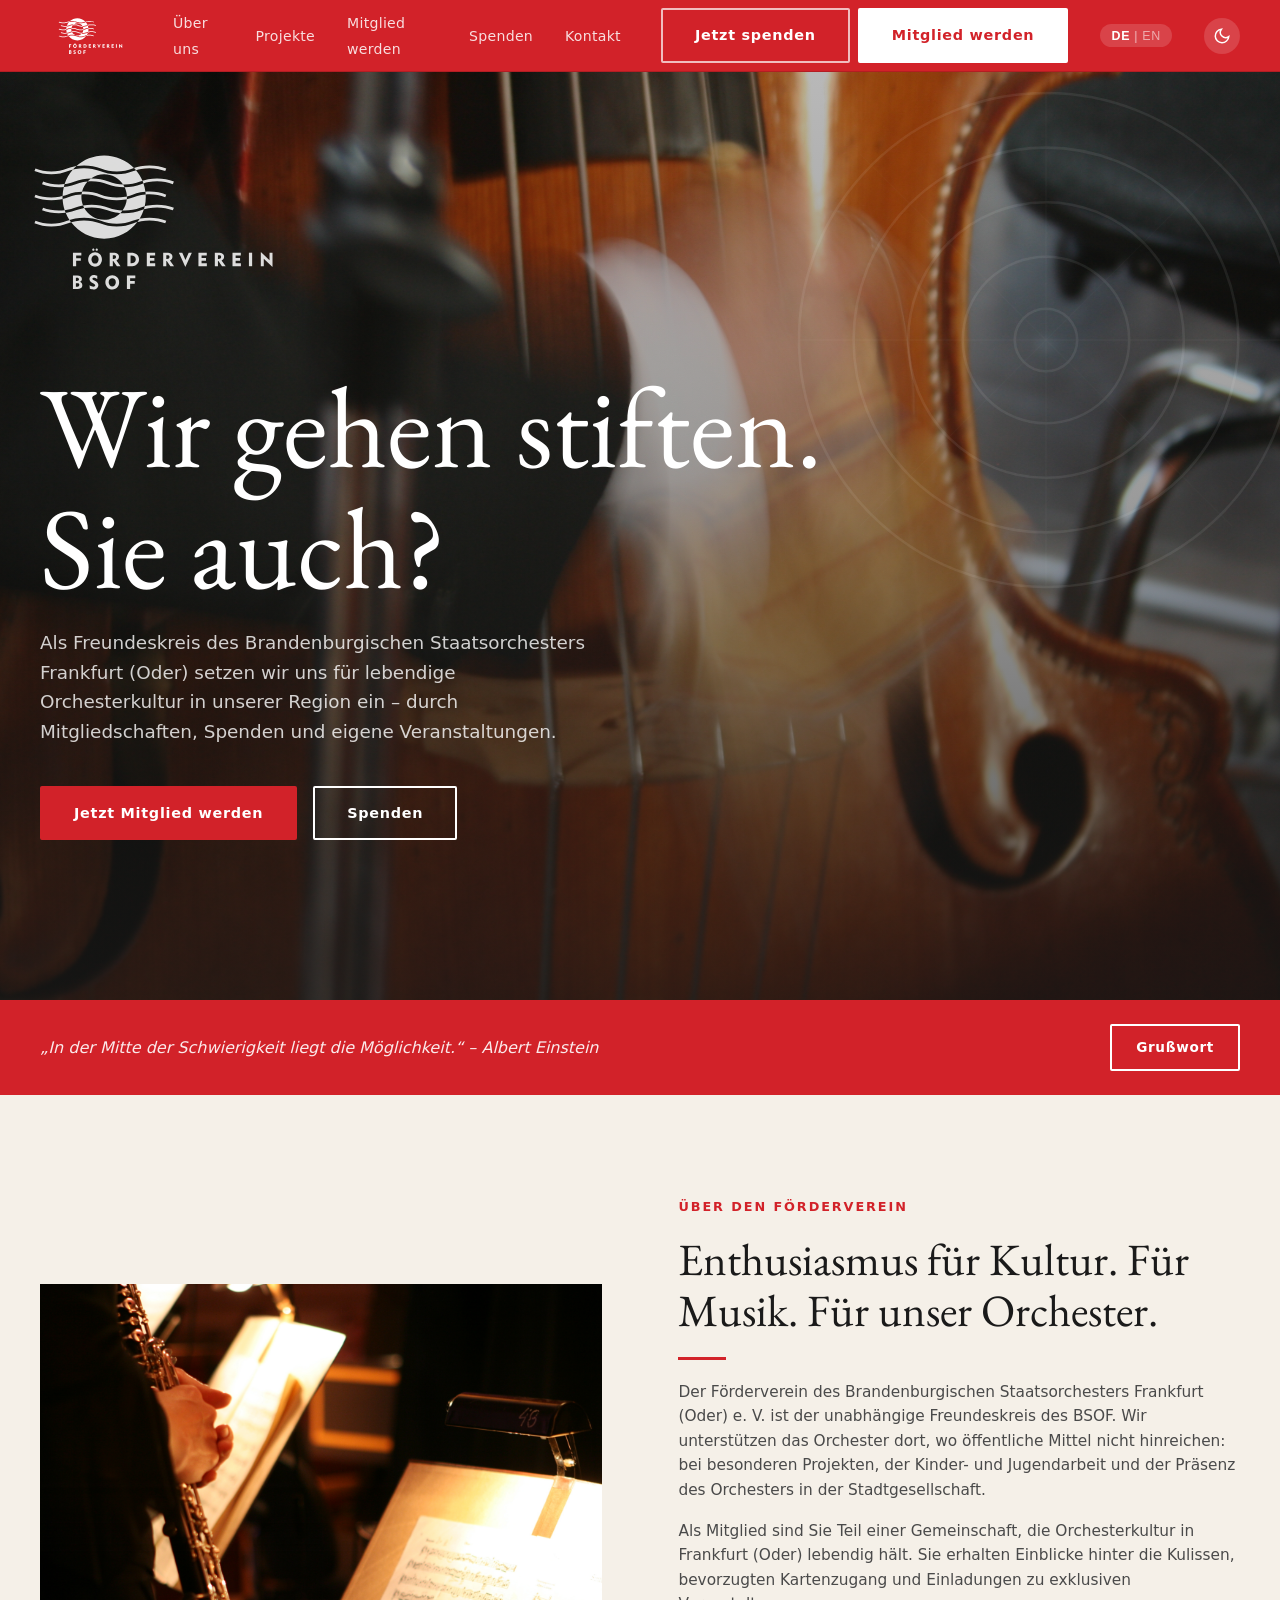
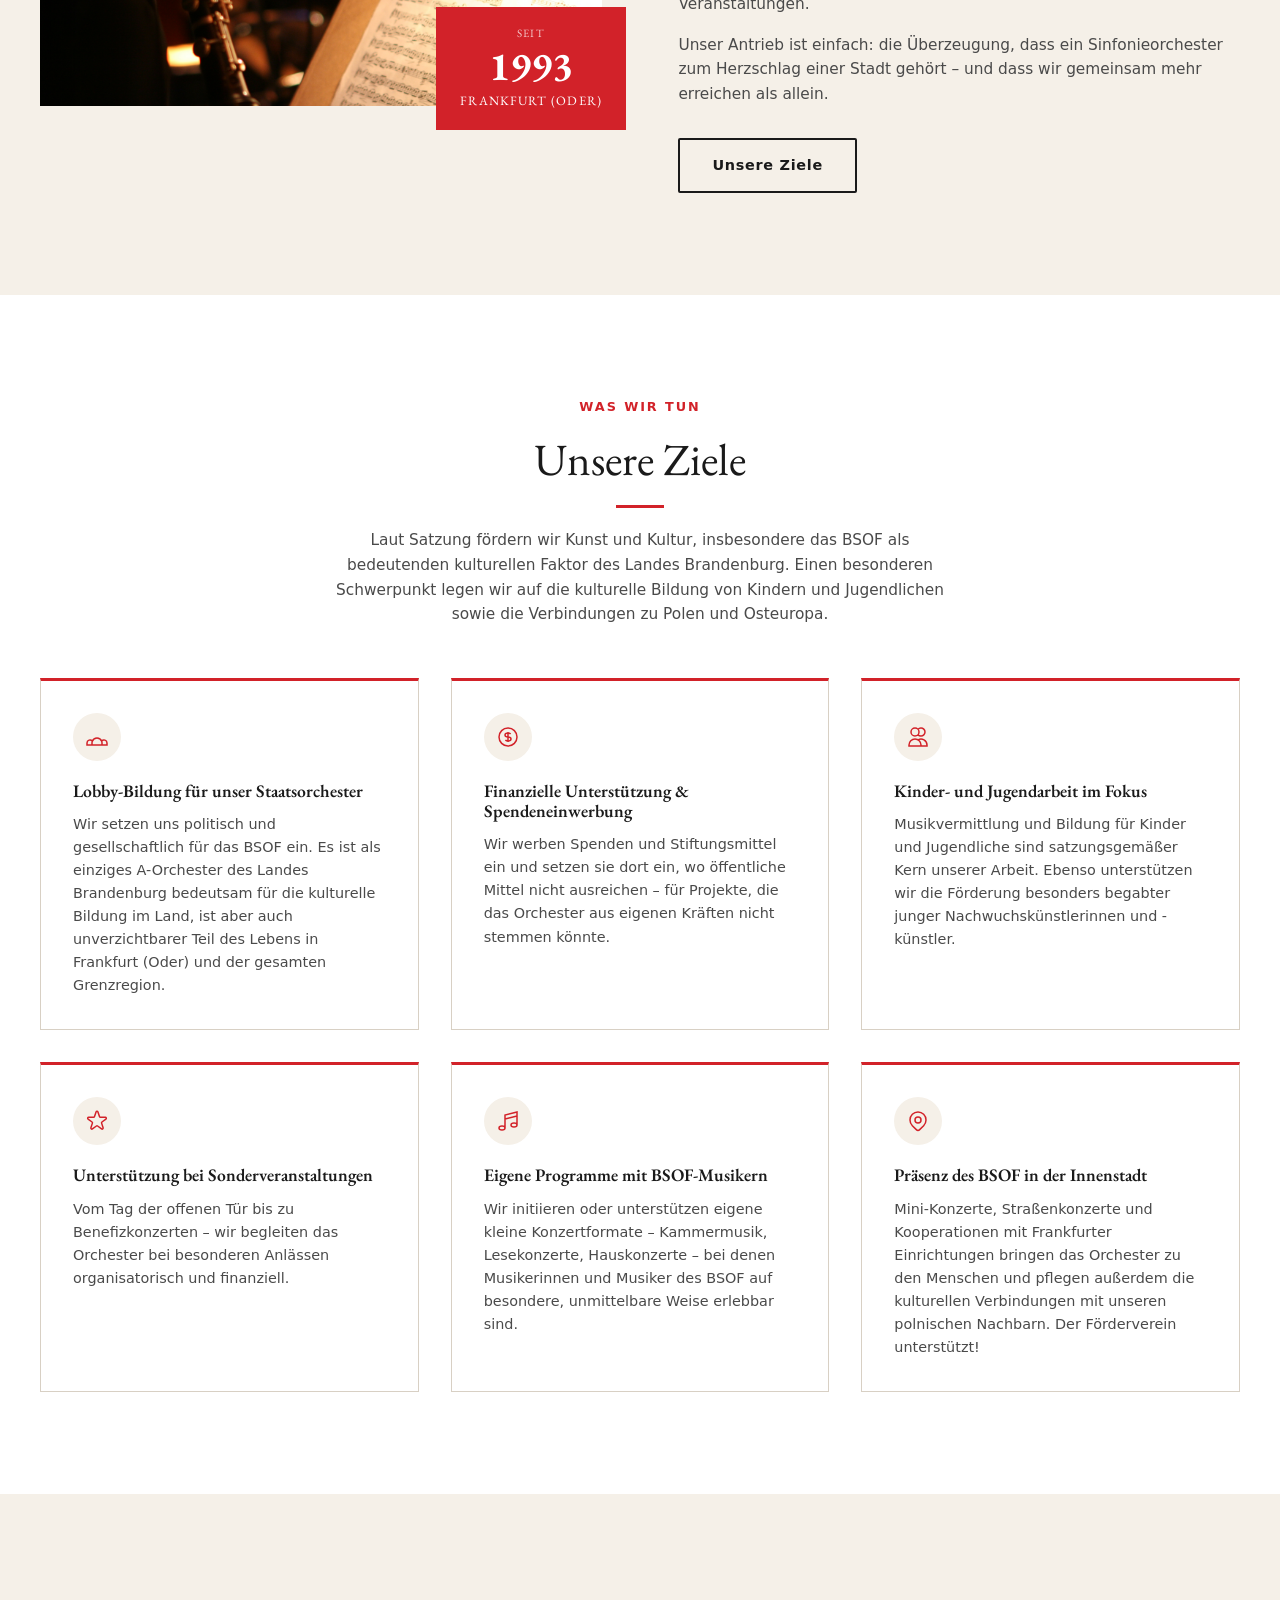
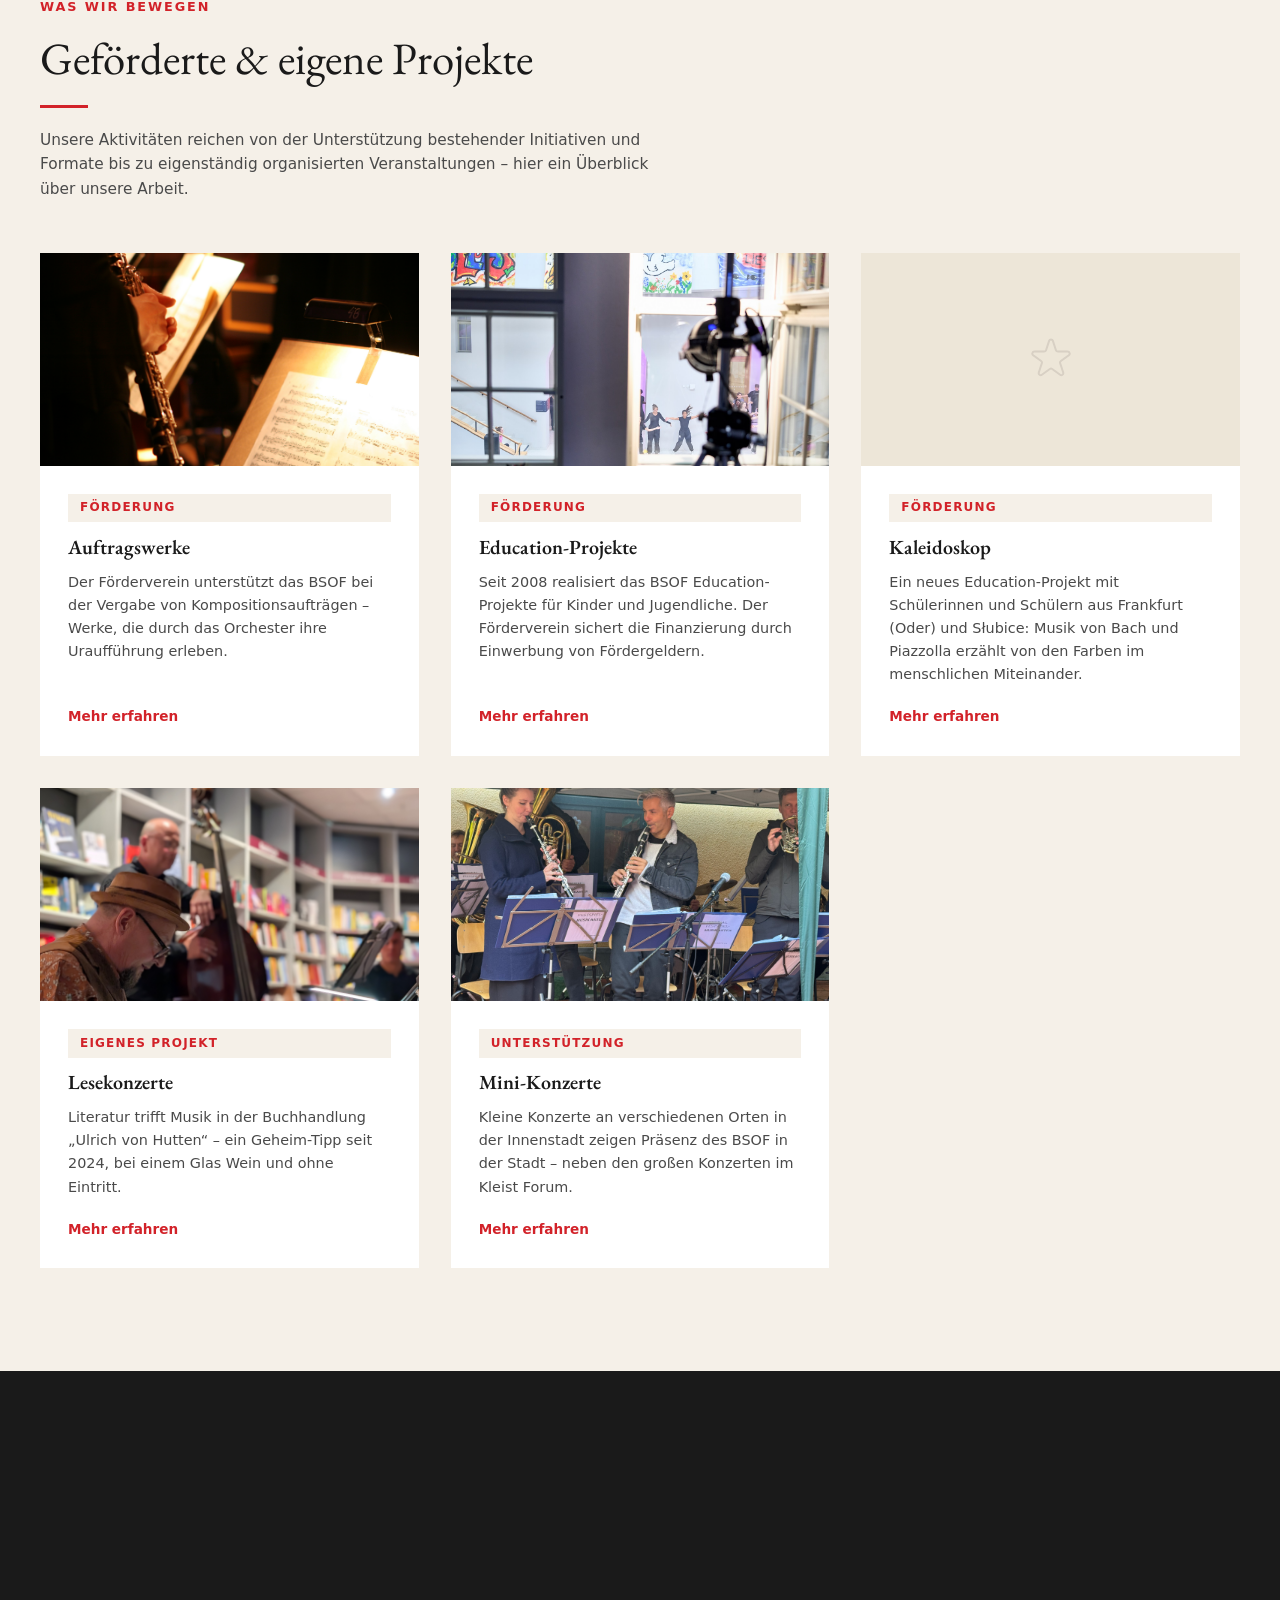
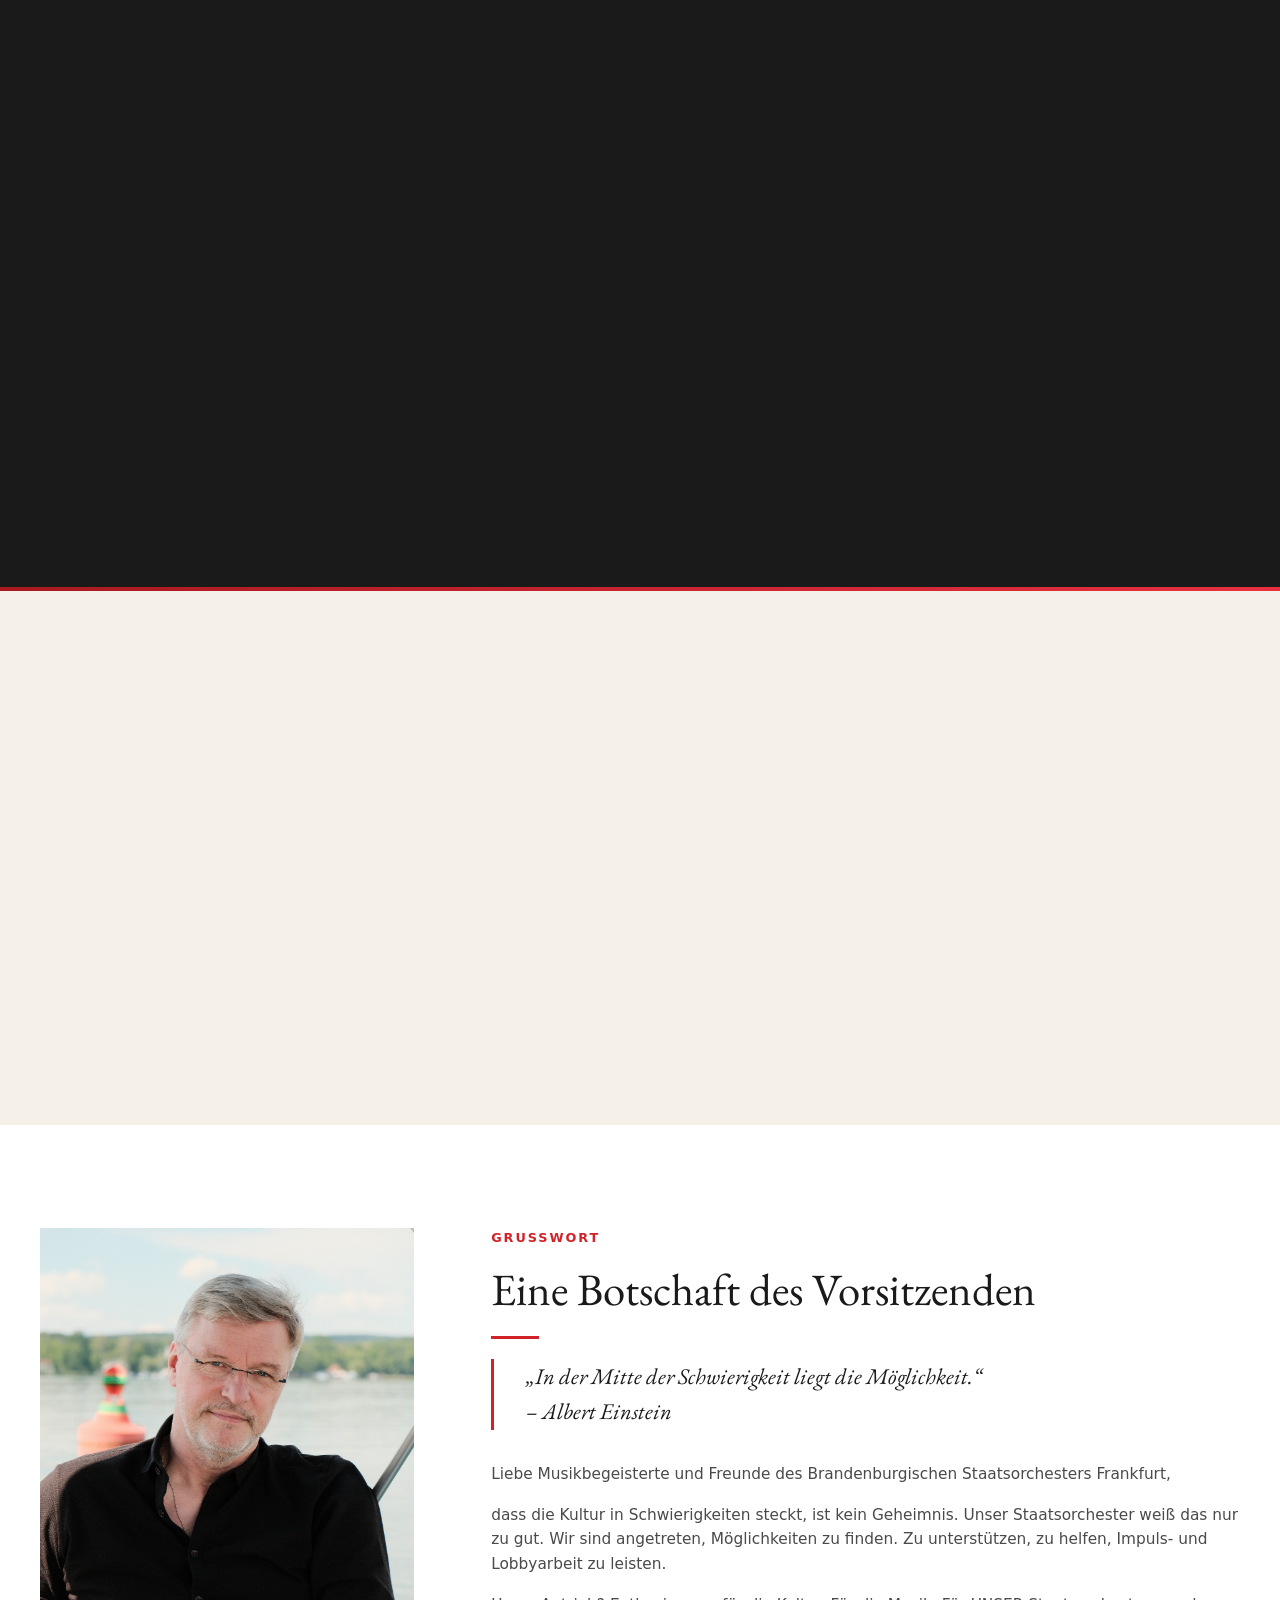
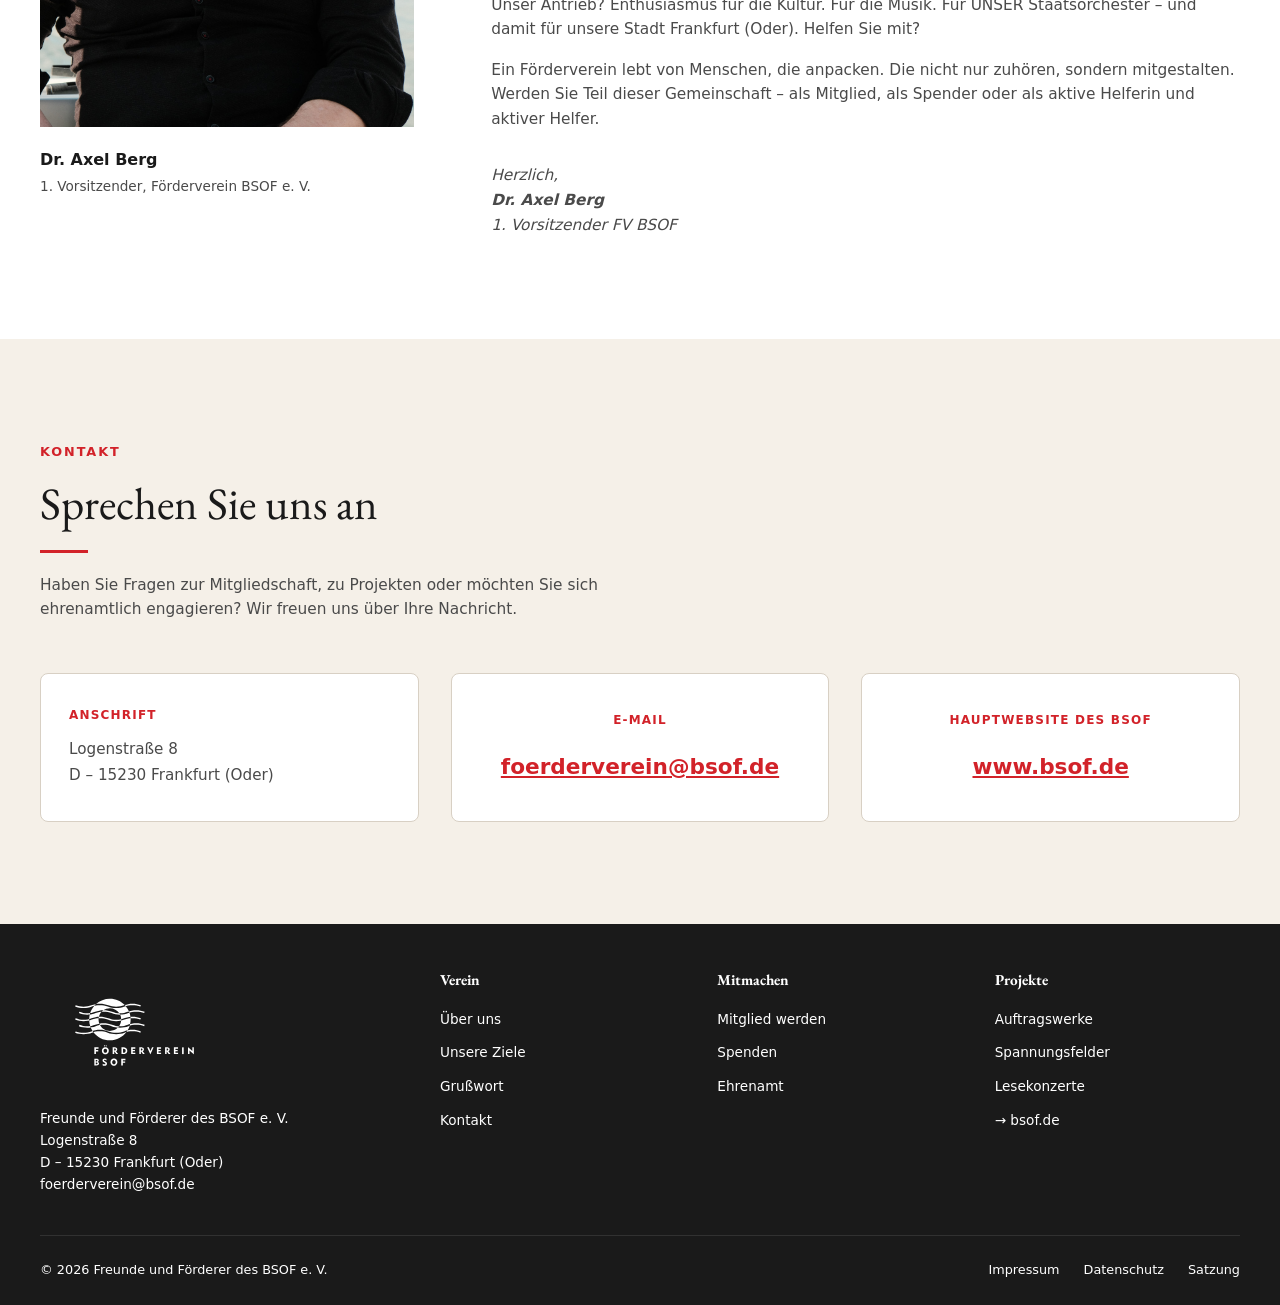
==== commit de2f7d11: "Kaleidoskop-Projekt: neue Seite, Kachel ersetzt Spannungsfelder, Spannungsfelder unter Education ver" ====
--- a/index.html
+++ b/index.html
@@ -272,14 +272,14 @@
 
       <div class="projekt-card fade-in">
         <div class="projekt-card-img">
-          <img src="images/Spannungsfelder%20IV/Premiere%20Website.jpg" alt="Spannungsfelder Konzertreihe"
-               onerror="this.outerHTML='<div class=\'projekt-card-img-placeholder\'><svg viewBox=\'0 0 24 24\' fill=\'none\' stroke=\'currentColor\' stroke-width=\'1\'><path d=\'M9 19V6l12-3v13\'/><circle cx=\'6\' cy=\'19\' r=\'3\'/><circle cx=\'18\' cy=\'16\' r=\'3\'/></svg></div>'">
+          <img src="images/kaleidoskop-hero.jpg" alt="Kaleidoskop – neues Education-Projekt"
+               onerror="this.outerHTML='<div class=\'projekt-card-img-placeholder\'><svg viewBox=\'0 0 24 24\' fill=\'none\' stroke=\'currentColor\' stroke-width=\'1\'><path d=\'M11.049 2.927c.3-.921 1.603-.921 1.902 0l1.519 4.674a1 1 0 00.95.69h4.915c.969 0 1.371 1.24.588 1.81l-3.976 2.888a1 1 0 00-.363 1.118l1.518 4.674c.3.922-.755 1.688-1.538 1.118l-3.976-2.888a1 1 0 00-1.176 0l-3.976 2.888c-.783.57-1.838-.197-1.538-1.118l1.518-4.674a1 1 0 00-.363-1.118l-3.976-2.888c-.784-.57-.38-1.81.588-1.81h4.914a1 1 0 00.951-.69l1.519-4.674z\'/></svg></div>'">
         </div>
         <div class="projekt-card-body">
           <span class="projekt-tag" data-i18n="tag.foerderung">Förderung</span>
-          <h3 data-i18n="card.spannungsfelder.title">Spannungsfelder</h3>
-          <p data-i18n="card.spannungsfelder.text">Education-Projekte mit Schülerinnen und Schülern aus Frankfurt (Oder) und der Region – Musik, Theater, Tanz und gesellschaftliche Fragen auf einer Bühne.</p>
-          <a class="projekt-link" href="projekt-spannungsfelder.html" data-i18n="card.mehr">Mehr erfahren<svg width="16" height="16" viewBox="0 0 24 24" fill="none" stroke="currentColor" stroke-width="2.5"><line x1="5" y1="12" x2="19" y2="12"/><polyline points="12 5 19 12 12 19"/></svg></a>
+          <h3 data-i18n="card.kaleidoskop.title">Kaleidoskop</h3>
+          <p data-i18n="card.kaleidoskop.text">Ein neues Education-Projekt mit Schülerinnen und Schülern aus Frankfurt (Oder) und Słubice: Musik von Bach und Piazzolla erzählt von den Farben im menschlichen Miteinander.</p>
+          <a class="projekt-link" href="projekt-kaleidoskop.html" data-i18n="card.mehr">Mehr erfahren<svg width="16" height="16" viewBox="0 0 24 24" fill="none" stroke="currentColor" stroke-width="2.5"><line x1="5" y1="12" x2="19" y2="12"/><polyline points="12 5 19 12 12 19"/></svg></a>
         </div>
       </div>
 
@@ -410,14 +410,14 @@
           onerror="this.outerHTML='<div class=\'grusswort-person-placeholder\'><svg viewBox=\'0 0 24 24\' fill=\'none\' stroke=\'currentColor\' stroke-width=\'1\'><path d=\'M20 21v-2a4 4 0 00-4-4H8a4 4 0 00-4 4v2\'/><circle cx=\'12\' cy=\'7\' r=\'4\'/></svg></div>'"
         >
         <h4>Dr. Axel Berg</h4>
-        <p>1. Vorsitzender, Förderverein BSOF e. V.</p>
+        <p data-i18n="gruss.person.title">1. Vorsitzender, Förderverein BSOF e. V.</p>
       </div>
 
       <div class="fade-in">
-        <span class="section-label">Grußwort</span>
-        <h2>Eine Botschaft des Vorsitzenden</h2>
+        <span class="section-label" data-i18n="gruss.label">Grußwort</span>
+        <h2 data-i18n="gruss.h2">Eine Botschaft des Vorsitzenden</h2>
         <div class="divider"></div>
-        <blockquote class="grusswort-quote">
+        <blockquote class="grusswort-quote" data-i18n="gruss.quote">
           „In der Mitte der Schwierigkeit liegt die Möglichkeit."<br>
           – Albert Einstein
         </blockquote>
@@ -427,7 +427,7 @@
           <p data-cms-key="gruss_p3">Unser Antrieb? Enthusiasmus für die Kultur. Für die Musik. Für UNSER Staatsorchester – und damit für unsere Stadt Frankfurt (Oder). Helfen Sie mit?</p>
           <p data-cms-key="gruss_p4">Ein Förderverein lebt von Menschen, die anpacken. Die nicht nur zuhören, sondern mitgestalten. Werden Sie Teil dieser Gemeinschaft – als Mitglied, als Spender oder als aktive Helferin und aktiver Helfer.</p>
         </div>
-        <p class="grusswort-sig">Herzlich,<br><strong>Dr. Axel Berg</strong><br>1. Vorsitzender FV BSOF</p>
+        <p class="grusswort-sig" data-i18n="gruss.sig">Herzlich,<br><strong>Dr. Axel Berg</strong><br>1. Vorsitzender FV BSOF</p>
       </div>
 
     </div>
@@ -441,16 +441,15 @@
 <section id="kontakt" class="kontakt">
   <div class="container">
     <div class="section-header fade-in">
-      <span class="section-label">Kontakt</span>
-      <h2>Sprechen Sie uns an</h2>
+      <span class="section-label" data-i18n="kontakt.label">Kontakt</span>
+      <h2 data-i18n="kontakt.h2">Sprechen Sie uns an</h2>
       <div class="divider"></div>
-      <p>Haben Sie Fragen zur Mitgliedschaft, zu Projekten oder möchten Sie sich
-         ehrenamtlich engagieren? Wir freuen uns über Ihre Nachricht.</p>
+      <p data-i18n="kontakt.p">Haben Sie Fragen zur Mitgliedschaft, zu Projekten oder möchten Sie sich ehrenamtlich engagieren? Wir freuen uns über Ihre Nachricht.</p>
     </div>
 
     <div class="kontakt-simple fade-in">
       <div class="kontakt-card">
-        <h4>Anschrift</h4>
+        <h4 data-i18n="kontakt.anschrift">Anschrift</h4>
         <p data-cms-key="kontakt_adresse">Freunde und Förderer des BSOF e. V.<br>
            Logenstraße 8<br>
            D – 15230 Frankfurt (Oder)</p>
@@ -460,7 +459,7 @@
         <a class="kontakt-card-link" data-cms-key="kontakt_email" href="mailto:foerderverein@bsof.de">foerderverein@bsof.de</a>
       </div>
       <div class="kontakt-card kontakt-card--centered">
-        <h4>Hauptwebsite des BSOF</h4>
+        <h4 data-i18n="kontakt.website">Hauptwebsite des BSOF</h4>
         <a class="kontakt-card-link" data-cms-key="kontakt_website" href="https://www.bsof.de" target="_blank" rel="noopener">www.bsof.de</a>
       </div>
     </div>
@@ -485,30 +484,30 @@
       </div>
 
       <div class="footer-col">
-        <h5>Verein</h5>
+        <h5 data-i18n="footer.verein">Verein</h5>
         <ul>
-          <li><a href="#ueber-uns">Über uns</a></li>
-          <li><a href="#ziele">Unsere Ziele</a></li>
-          <li><a href="#grusswort">Grußwort</a></li>
-          <li><a href="#kontakt">Kontakt</a></li>
+          <li><a href="#ueber-uns" data-i18n="nav.ueber">Über uns</a></li>
+          <li><a href="#ziele" data-i18n="ziele.h2">Unsere Ziele</a></li>
+          <li><a href="#grusswort" data-i18n="gruss.label">Grußwort</a></li>
+          <li><a href="#kontakt" data-i18n="kontakt.label">Kontakt</a></li>
         </ul>
       </div>
 
       <div class="footer-col">
-        <h5>Mitmachen</h5>
+        <h5 data-i18n="footer.mitmachen">Mitmachen</h5>
         <ul>
-          <li><a href="#mitglied-werden">Mitglied werden</a></li>
-          <li><a href="#spenden">Spenden</a></li>
-          <li><a href="#kontakt">Ehrenamt</a></li>
+          <li><a href="#mitglied-werden" data-i18n="nav.mitglied">Mitglied werden</a></li>
+          <li><a href="#spenden" data-i18n="nav.spenden">Spenden</a></li>
+          <li><a href="#kontakt" data-i18n="footer.ehrenamt">Ehrenamt</a></li>
         </ul>
       </div>
 
       <div class="footer-col">
-        <h5>Projekte</h5>
+        <h5 data-i18n="footer.projekte">Projekte</h5>
         <ul>
-          <li><a href="projekt-auftragswerke.html">Auftragswerke</a></li>
+          <li><a href="projekt-auftragswerke.html" data-i18n="card.auftragswerke.title">Auftragswerke</a></li>
           <li><a href="projekt-spannungsfelder.html">Spannungsfelder</a></li>
-          <li><a href="projekt-lesekonzerte.html">Lesekonzerte</a></li>
+          <li><a href="projekt-lesekonzerte.html" data-i18n="card.lesekonzerte.title">Lesekonzerte</a></li>
           <li><a href="https://www.bsof.de" target="_blank" rel="noopener">→ bsof.de</a></li>
         </ul>
       </div>
@@ -517,9 +516,9 @@
     <div class="footer-bottom">
       <span>© 2026 Freunde und Förderer des BSOF e. V.</span>
       <div class="footer-legal">
-        <a href="impressum.html">Impressum</a>
-        <a href="datenschutz.html">Datenschutz</a>
-        <a href="satzung.pdf" target="_blank">Satzung</a>
+        <a href="impressum.html" data-i18n="footer.impressum">Impressum</a>
+        <a href="datenschutz.html" data-i18n="footer.datenschutz">Datenschutz</a>
+        <a href="satzung.pdf" target="_blank" data-i18n="footer.satzung">Satzung</a>
       </div>
     </div>
   </div>
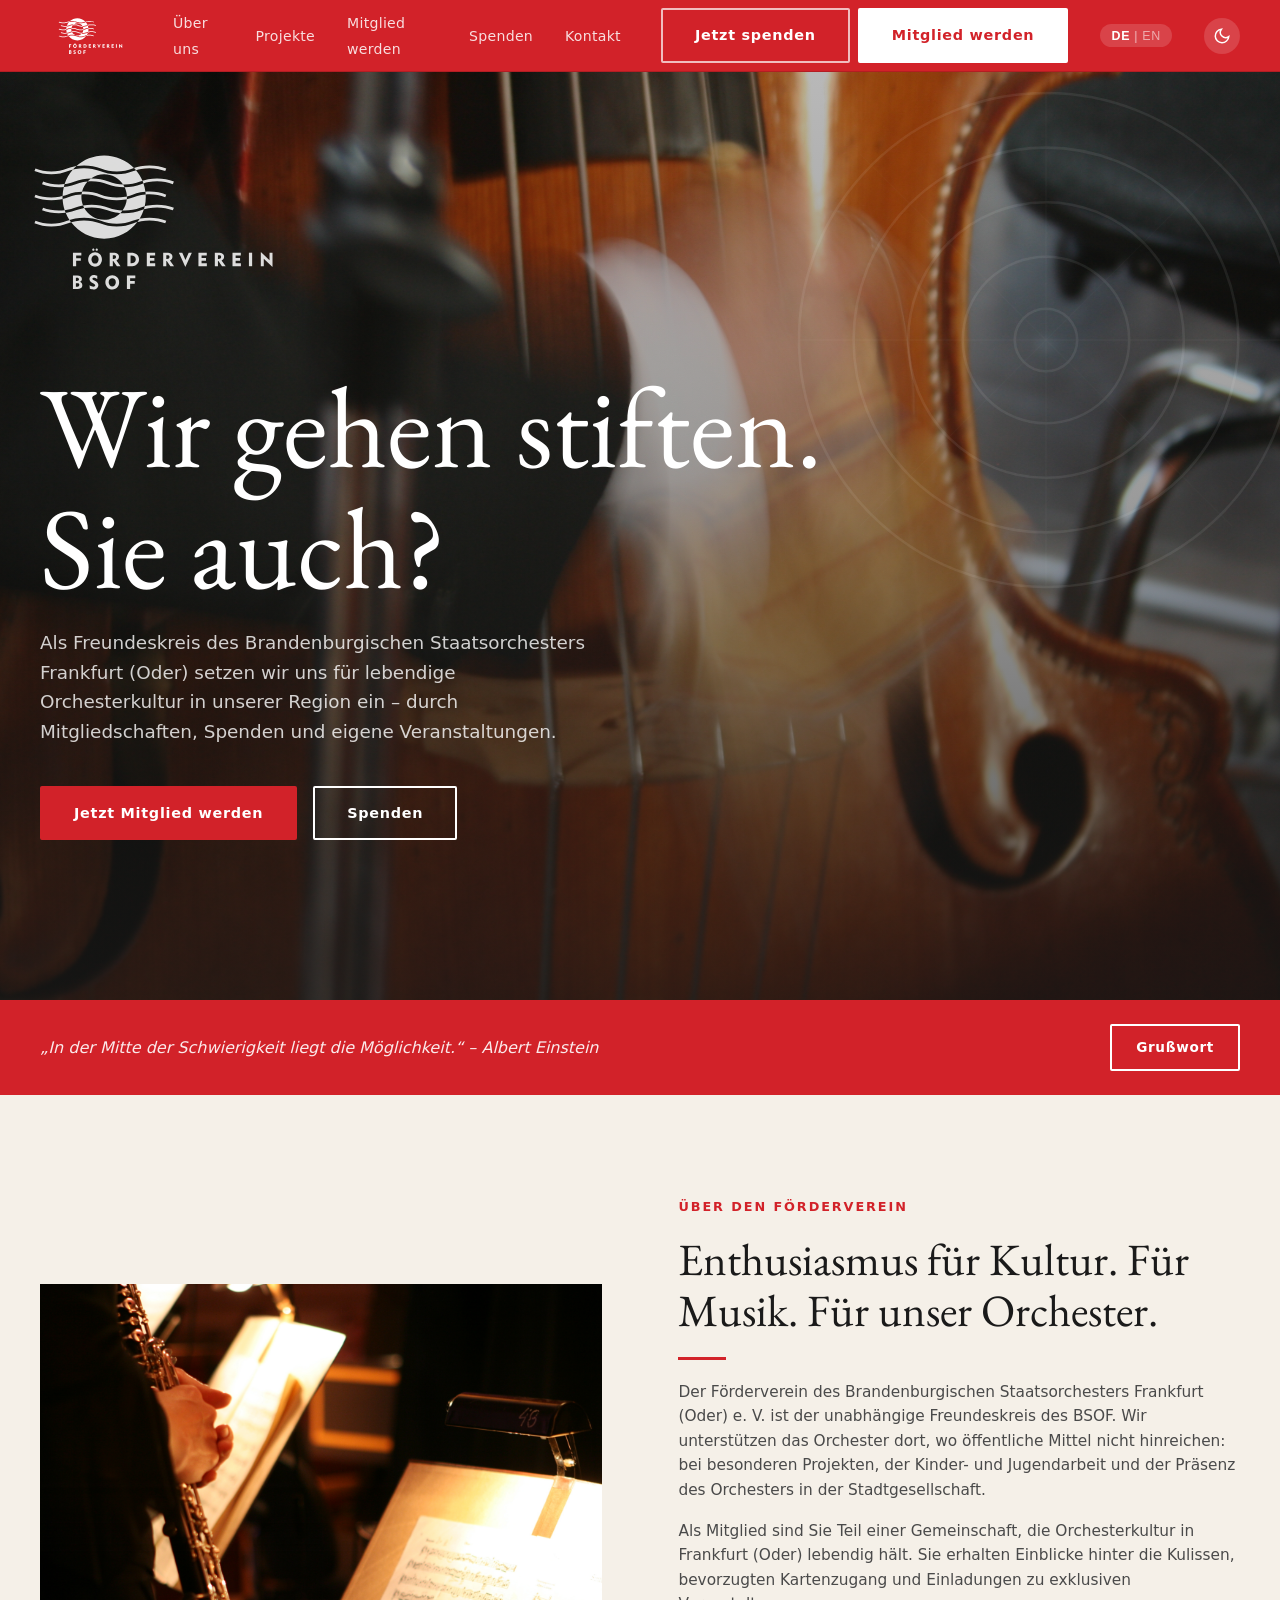
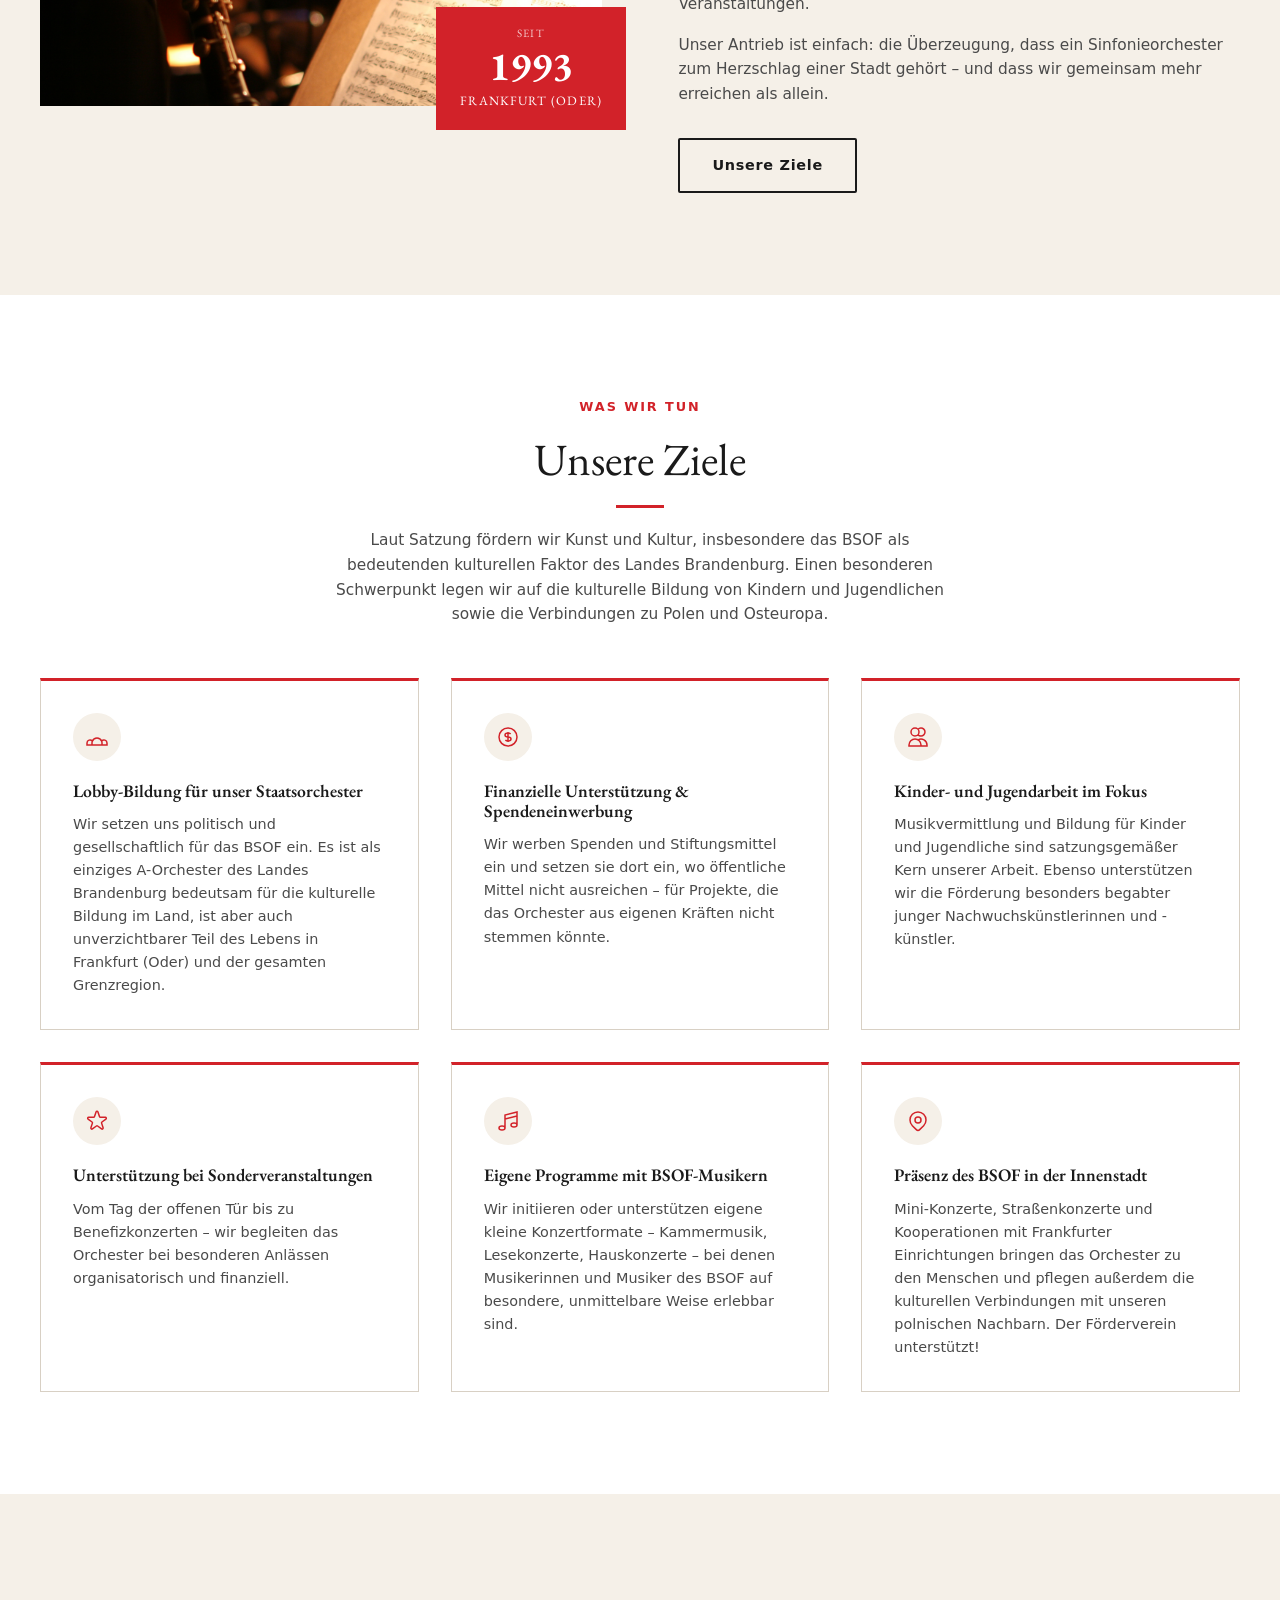
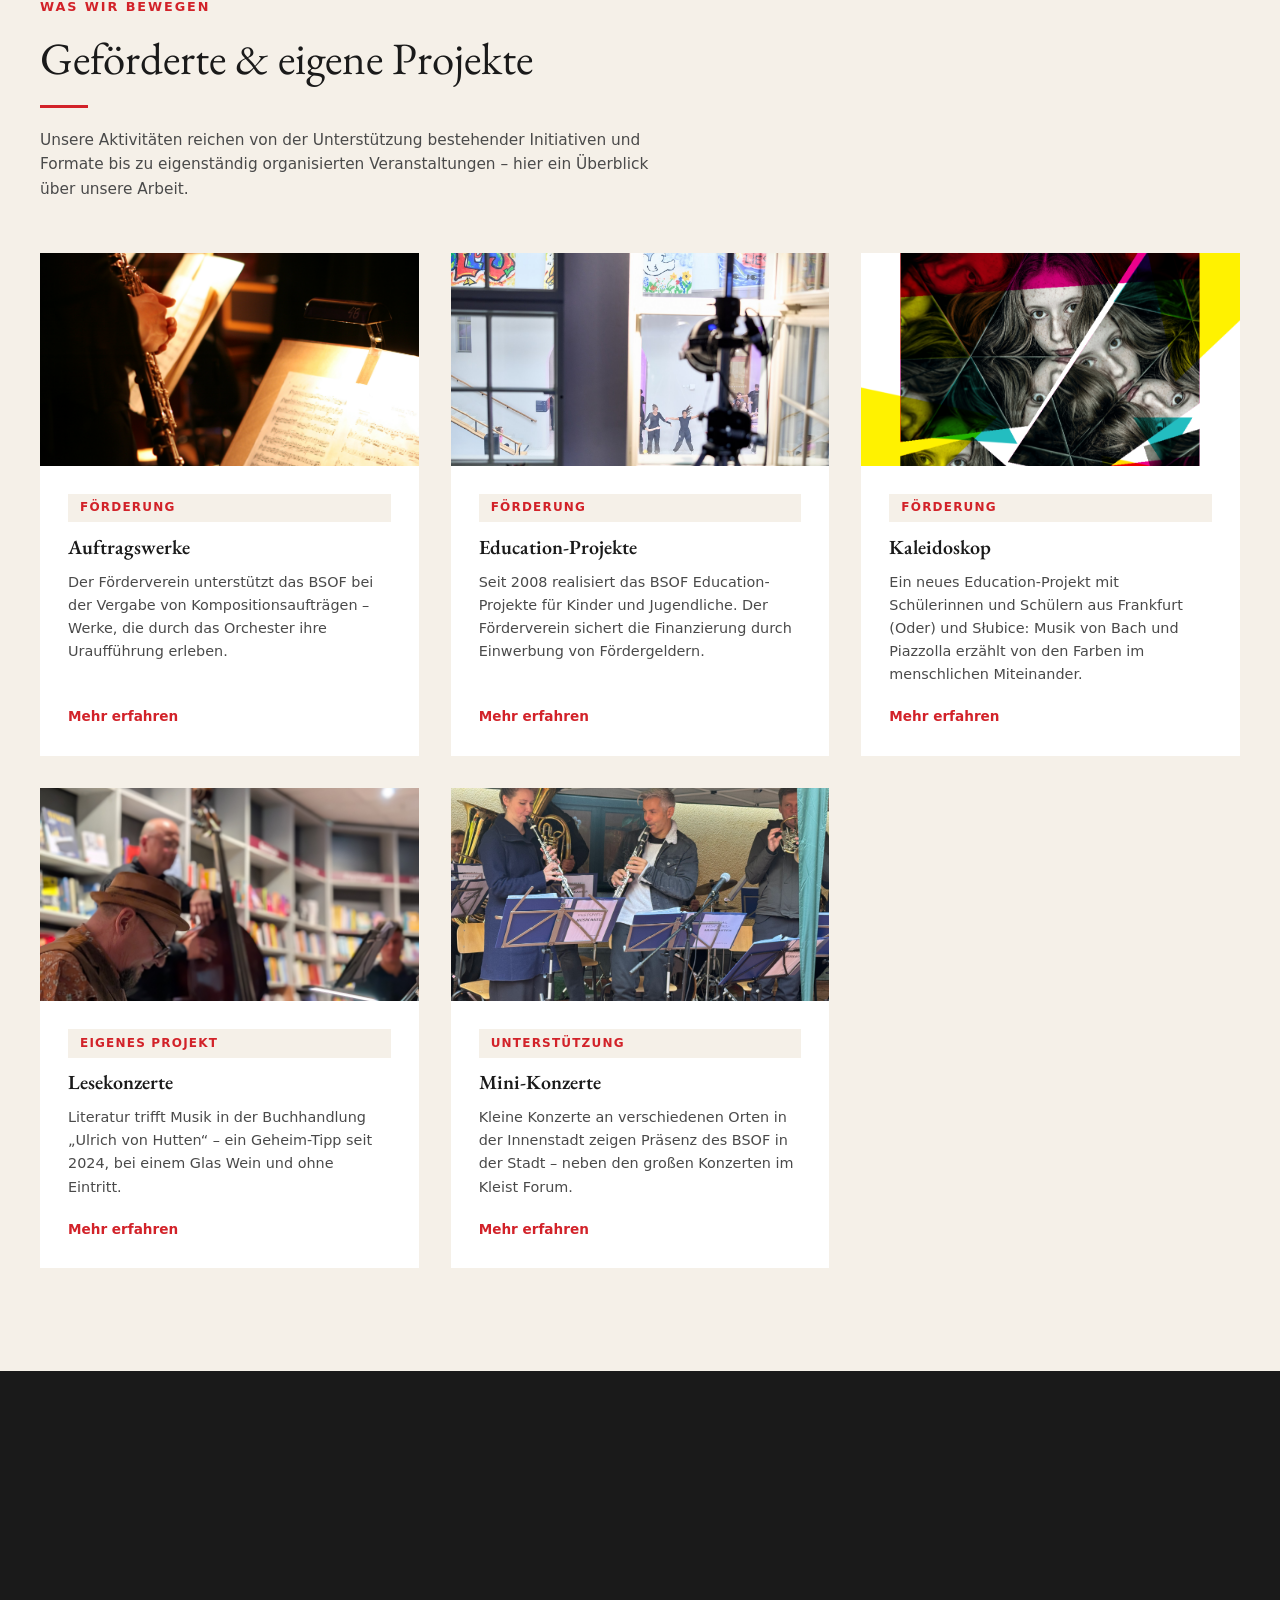
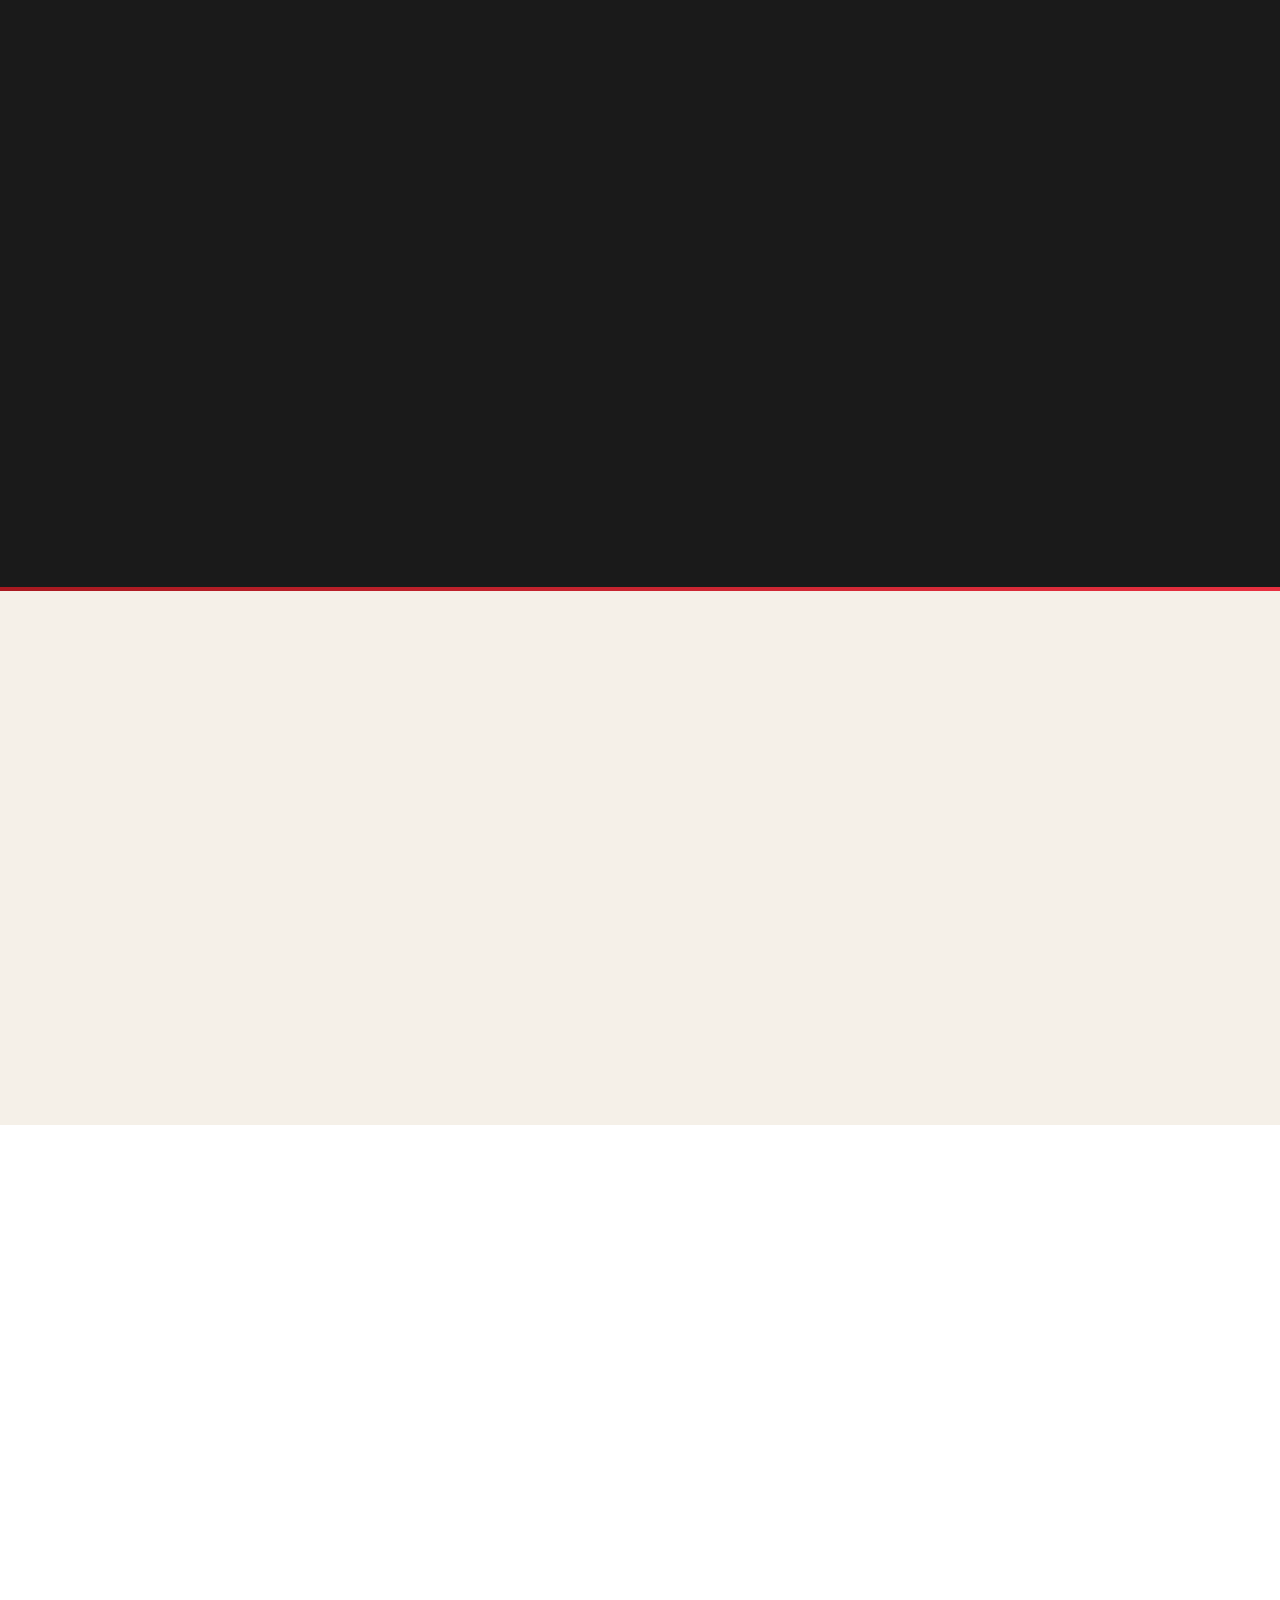
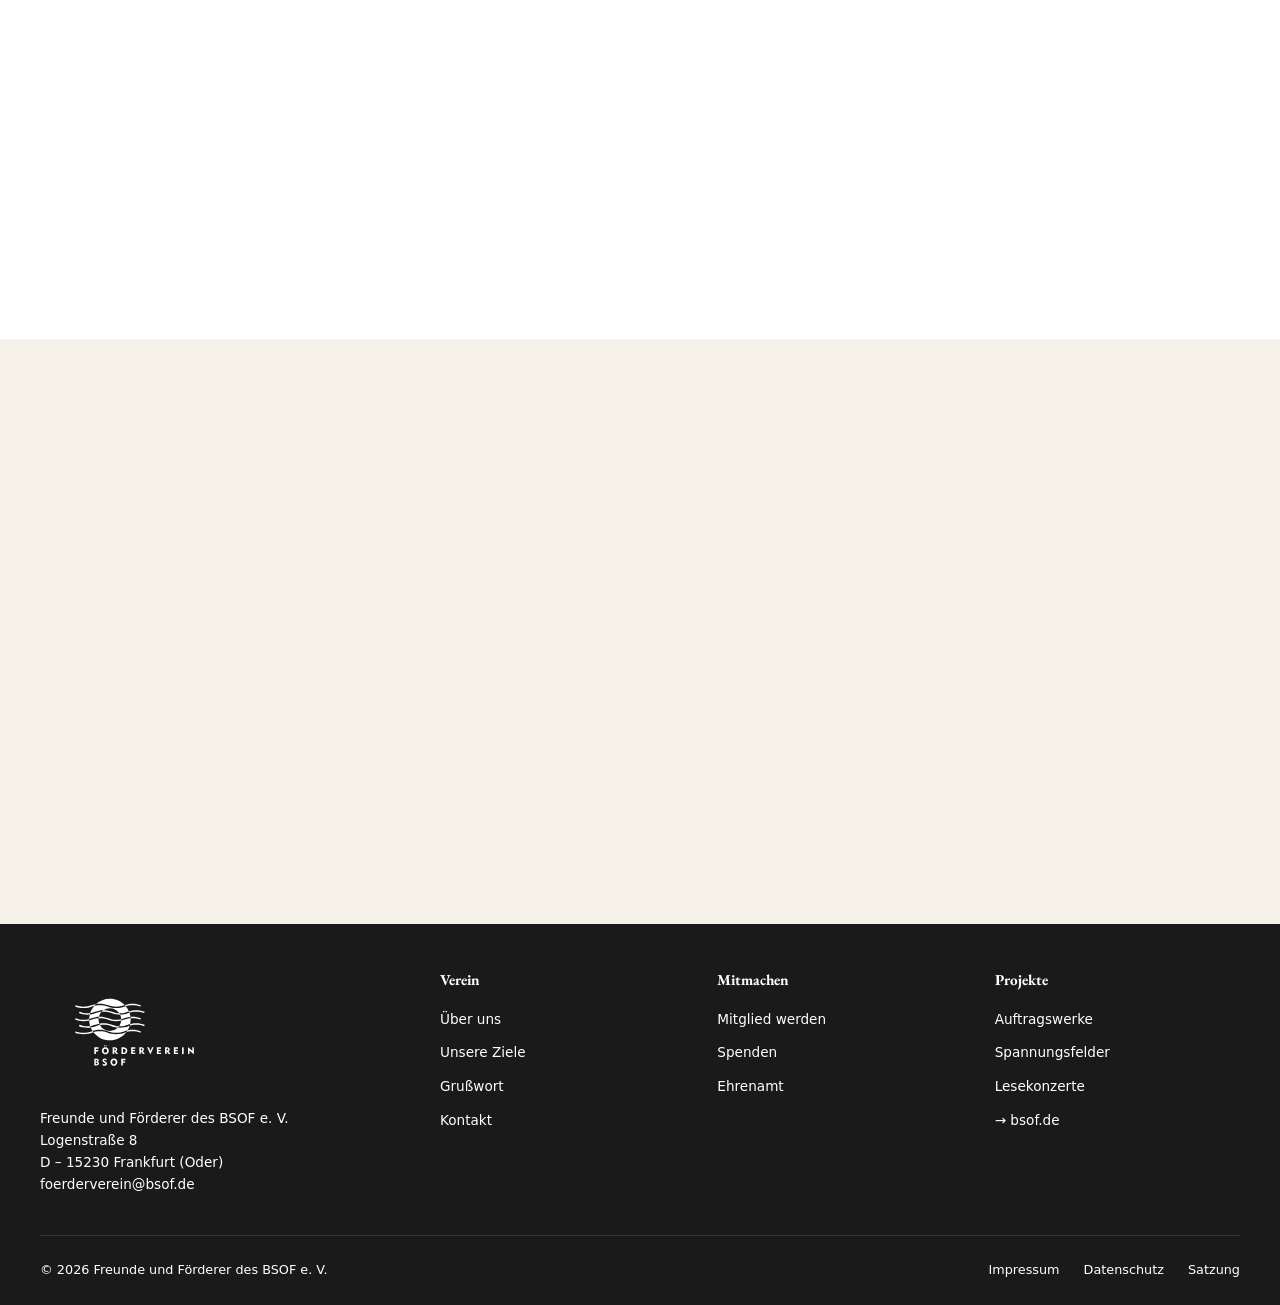
==== commit 838fcd9b: "Kaleidoskop: Titelbild von Christine eingebunden" ====
--- a/index.html
+++ b/index.html
@@ -272,7 +272,7 @@
 
       <div class="projekt-card fade-in">
         <div class="projekt-card-img">
-          <img src="images/kaleidoskop-hero.jpg" alt="Kaleidoskop – neues Education-Projekt"
+          <img src="images/kaleidoskop-hero.png" alt="Kaleidoskop – neues Education-Projekt"
                onerror="this.outerHTML='<div class=\'projekt-card-img-placeholder\'><svg viewBox=\'0 0 24 24\' fill=\'none\' stroke=\'currentColor\' stroke-width=\'1\'><path d=\'M11.049 2.927c.3-.921 1.603-.921 1.902 0l1.519 4.674a1 1 0 00.95.69h4.915c.969 0 1.371 1.24.588 1.81l-3.976 2.888a1 1 0 00-.363 1.118l1.518 4.674c.3.922-.755 1.688-1.538 1.118l-3.976-2.888a1 1 0 00-1.176 0l-3.976 2.888c-.783.57-1.838-.197-1.538-1.118l1.518-4.674a1 1 0 00-.363-1.118l-3.976-2.888c-.784-.57-.38-1.81.588-1.81h4.914a1 1 0 00.951-.69l1.519-4.674z\'/></svg></div>'">
         </div>
         <div class="projekt-card-body">
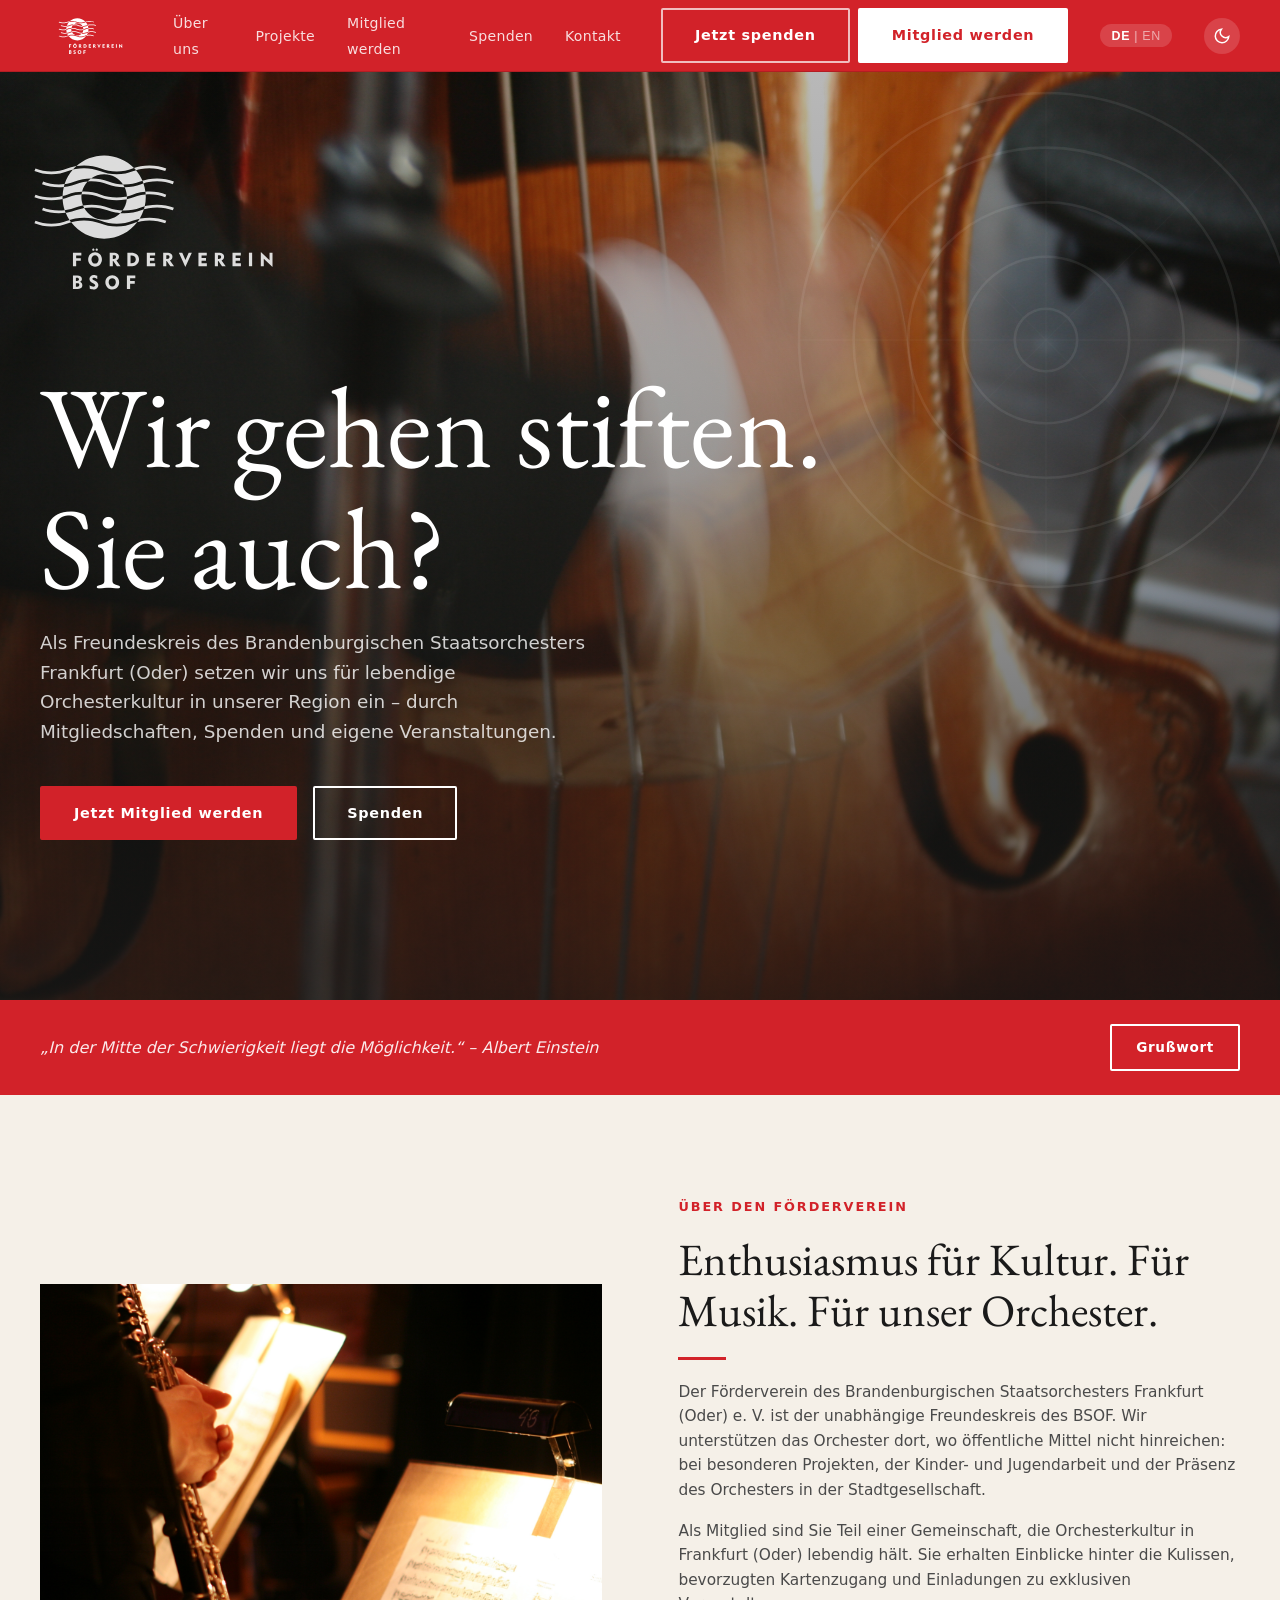
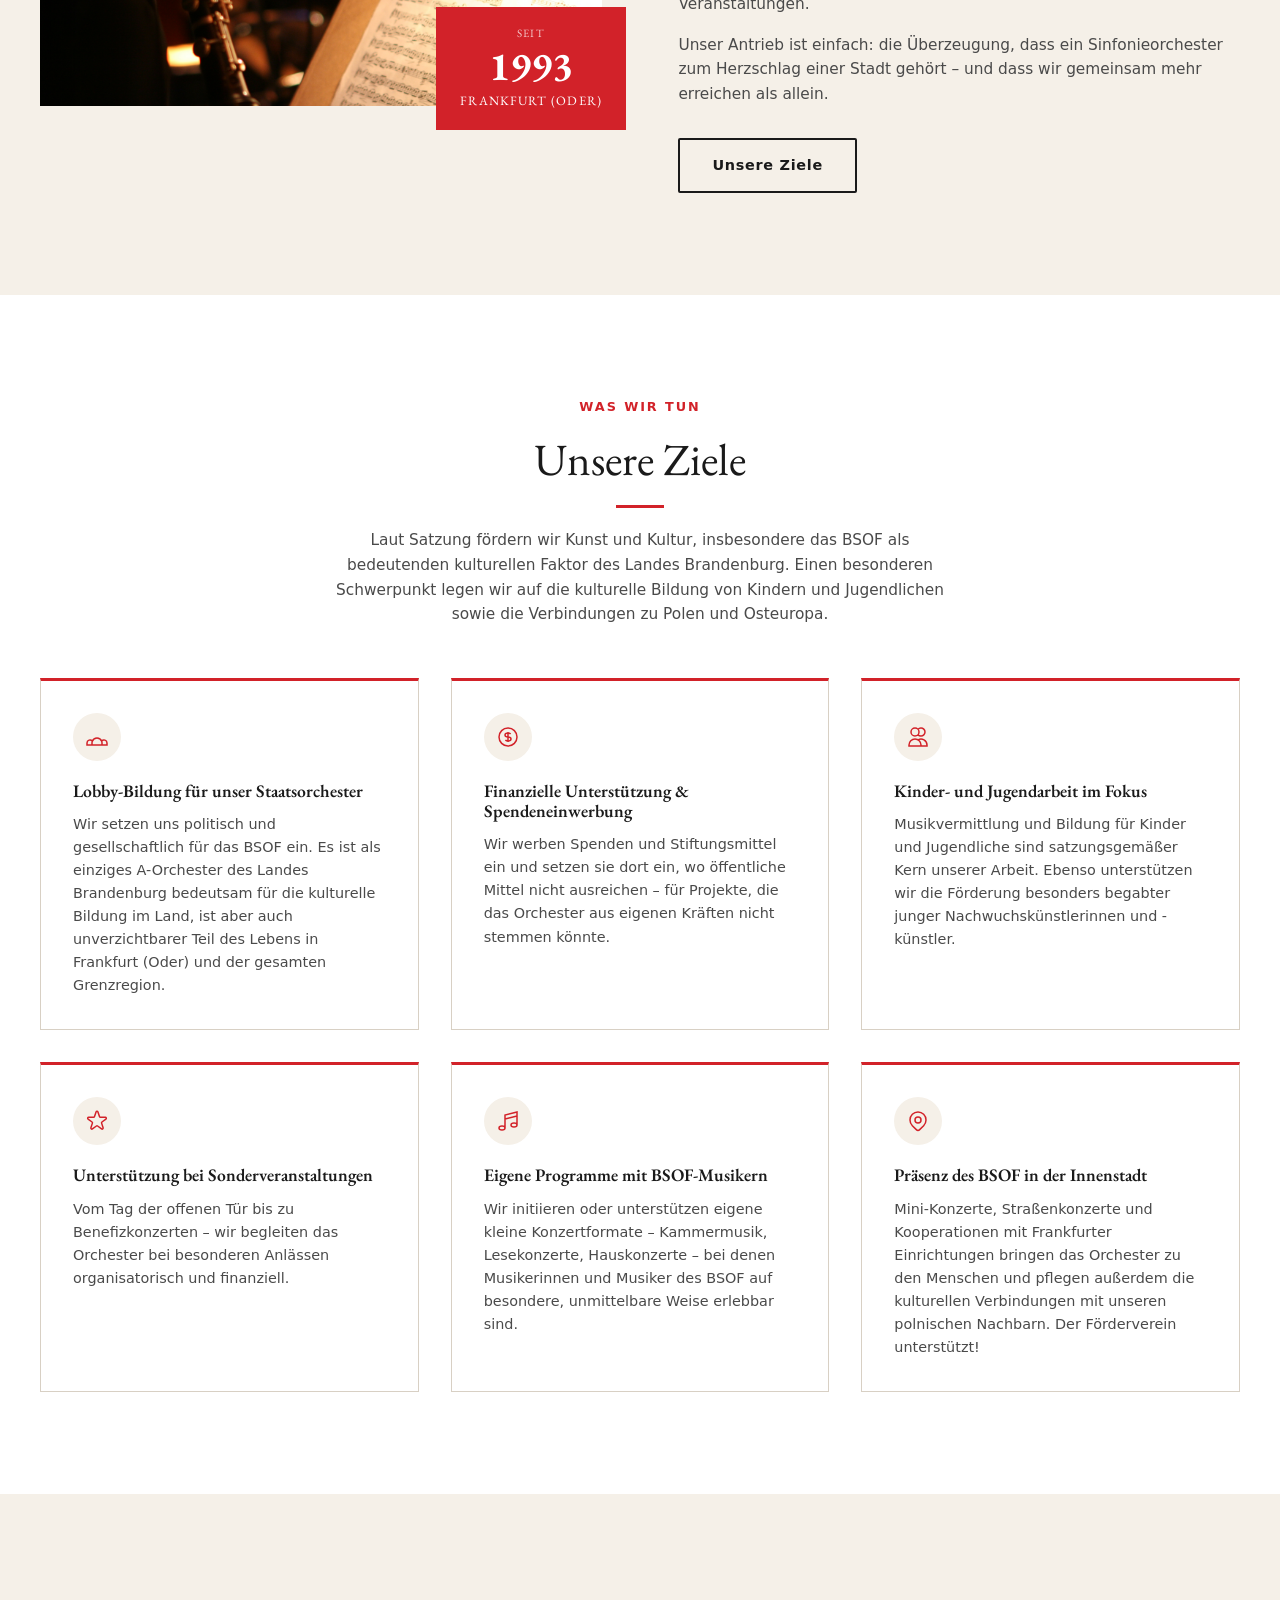
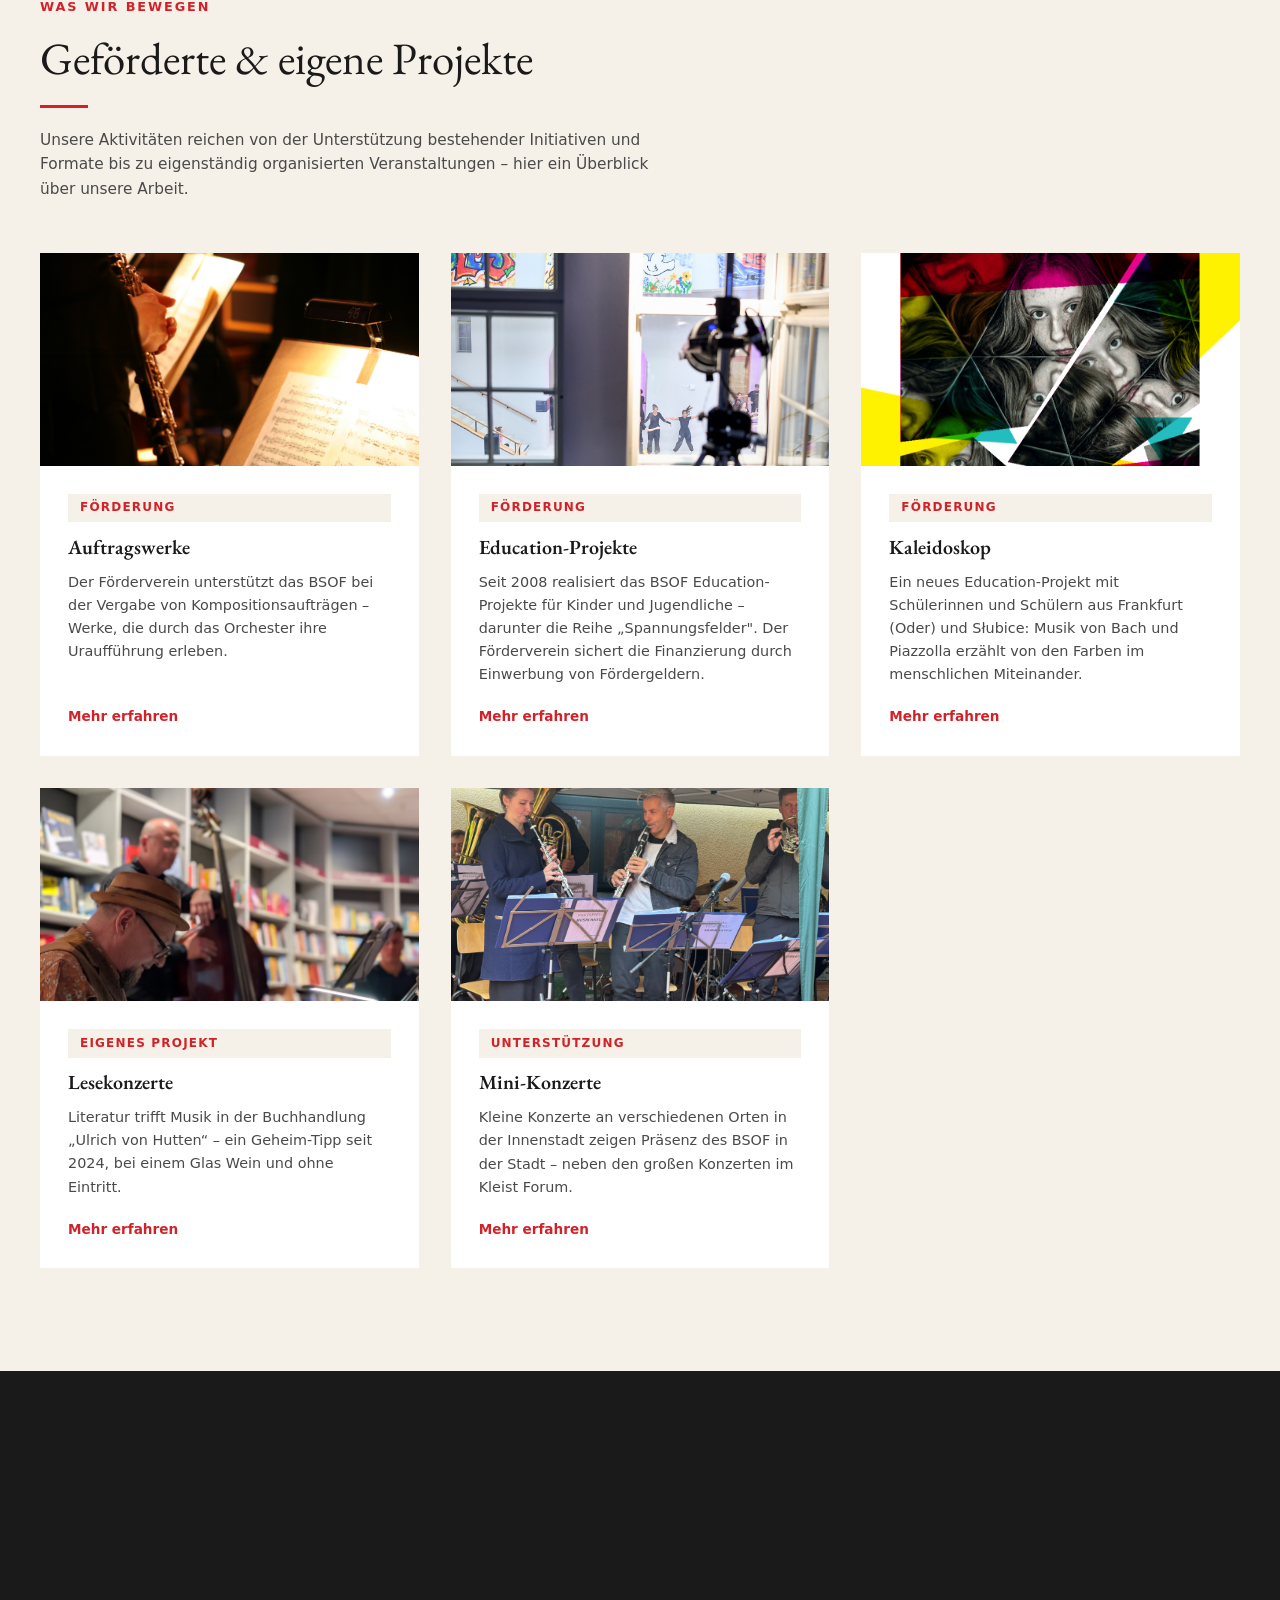
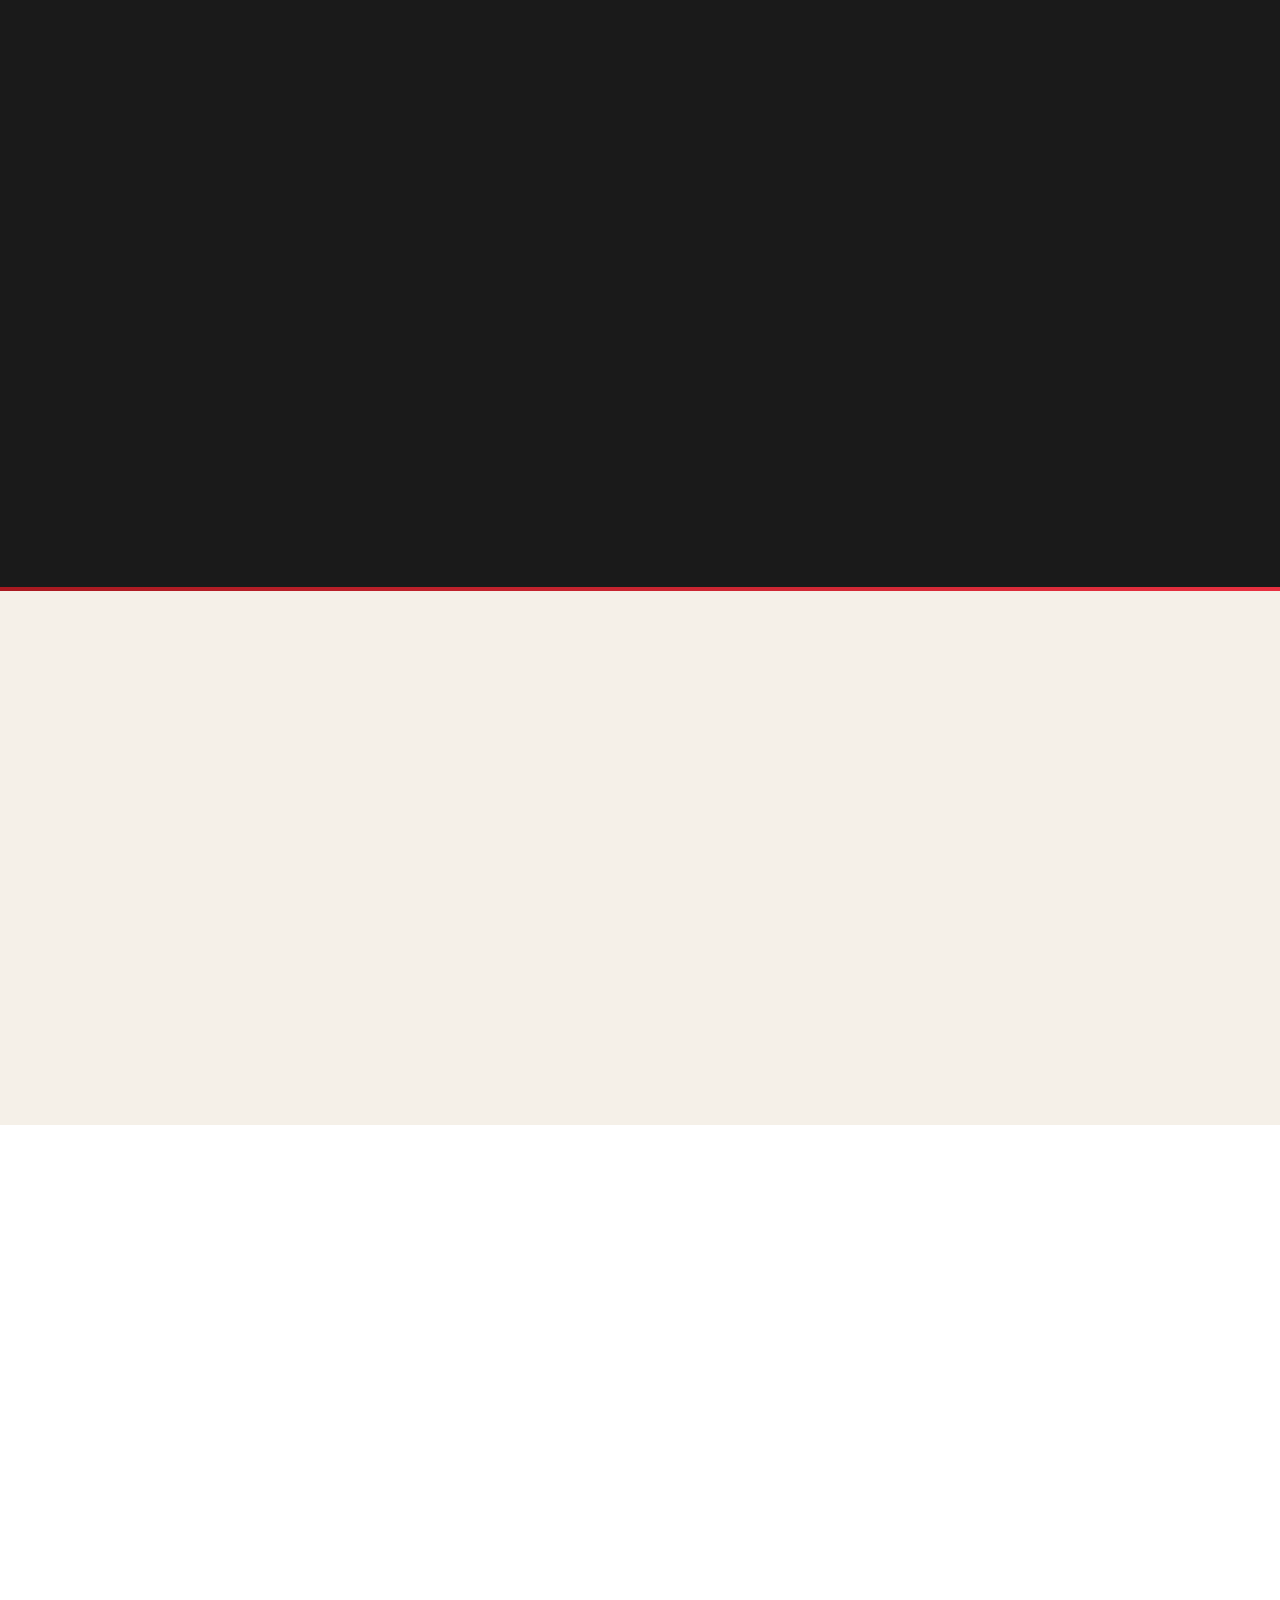
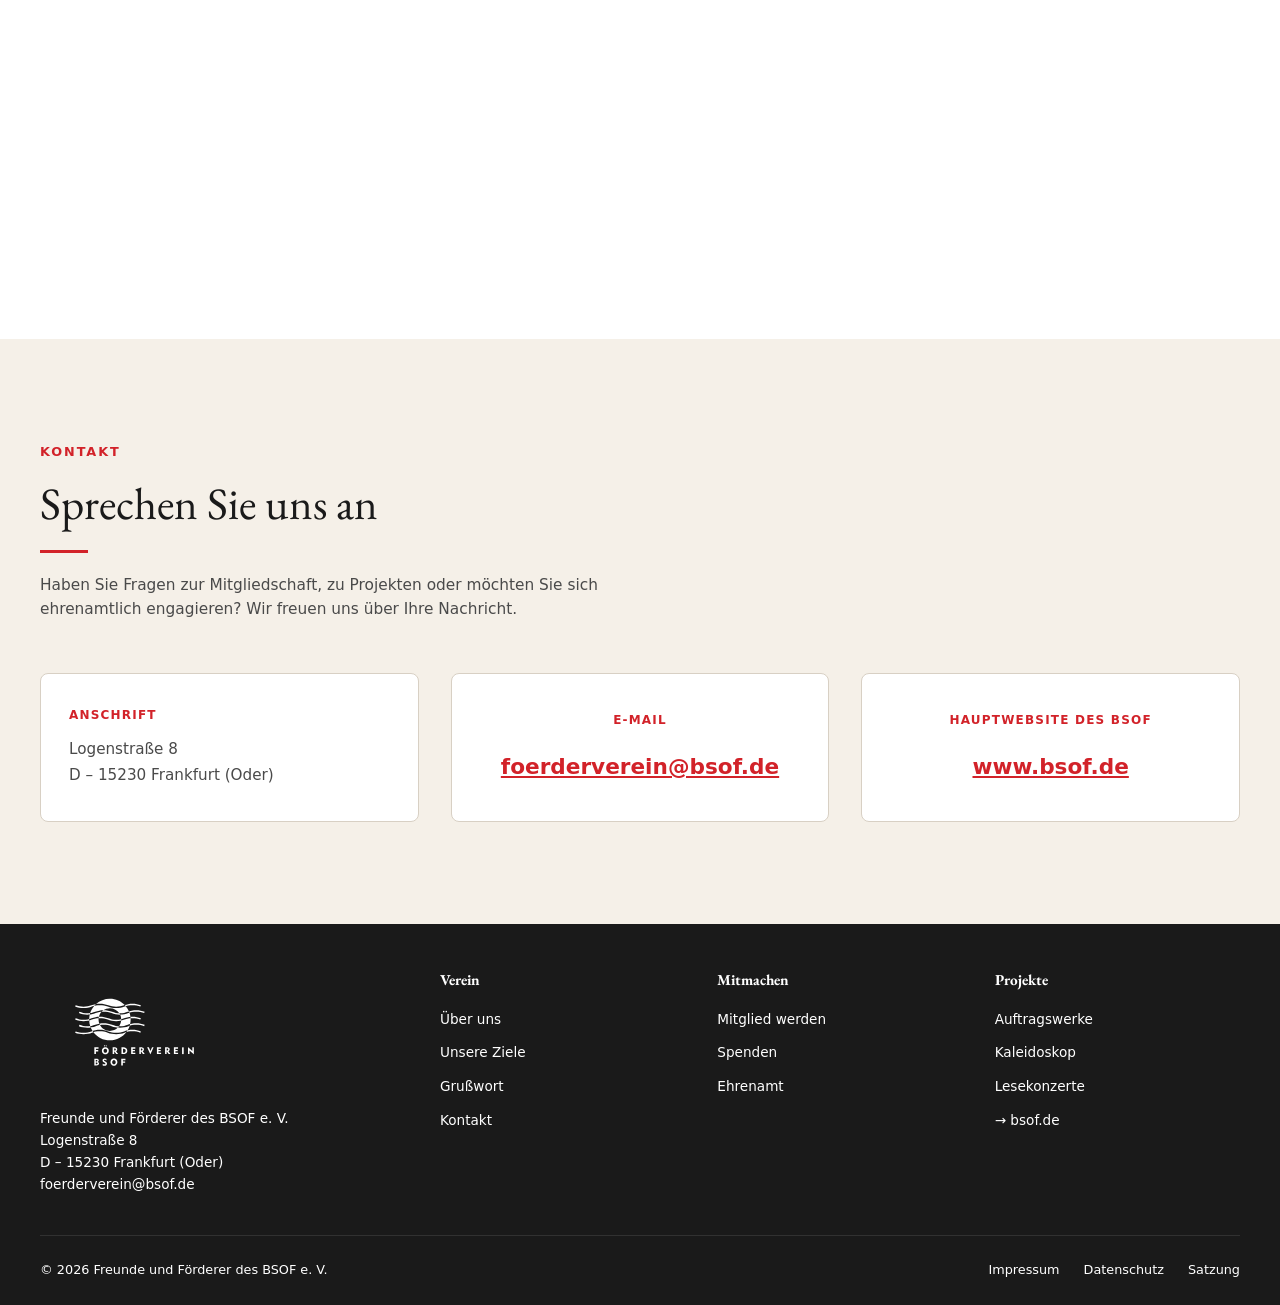
==== commit c53d5e3a: "Spannungsfelder sauber unter Education einordnen: Rueckfuehrung, Kachel-Hinweis, Footer-Link" ====
--- a/index.html
+++ b/index.html
@@ -265,7 +265,7 @@
         <div class="projekt-card-body">
           <span class="projekt-tag" data-i18n="tag.foerderung">Förderung</span>
           <h3 data-i18n="card.education.title">Education-Projekte</h3>
-          <p data-i18n="card.education.text">Seit 2008 realisiert das BSOF Education-Projekte für Kinder und Jugendliche. Der Förderverein sichert die Finanzierung durch Einwerbung von Fördergeldern.</p>
+          <p data-i18n="card.education.text">Seit 2008 realisiert das BSOF Education-Projekte für Kinder und Jugendliche – darunter die Reihe „Spannungsfelder". Der Förderverein sichert die Finanzierung durch Einwerbung von Fördergeldern.</p>
           <a class="projekt-link" href="projekt-education.html" data-i18n="card.mehr">Mehr erfahren<svg width="16" height="16" viewBox="0 0 24 24" fill="none" stroke="currentColor" stroke-width="2.5"><line x1="5" y1="12" x2="19" y2="12"/><polyline points="12 5 19 12 12 19"/></svg></a>
         </div>
       </div>
@@ -506,7 +506,7 @@
         <h5 data-i18n="footer.projekte">Projekte</h5>
         <ul>
           <li><a href="projekt-auftragswerke.html" data-i18n="card.auftragswerke.title">Auftragswerke</a></li>
-          <li><a href="projekt-spannungsfelder.html">Spannungsfelder</a></li>
+          <li><a href="projekt-kaleidoskop.html" data-i18n="card.kaleidoskop.title">Kaleidoskop</a></li>
           <li><a href="projekt-lesekonzerte.html" data-i18n="card.lesekonzerte.title">Lesekonzerte</a></li>
           <li><a href="https://www.bsof.de" target="_blank" rel="noopener">→ bsof.de</a></li>
         </ul>
